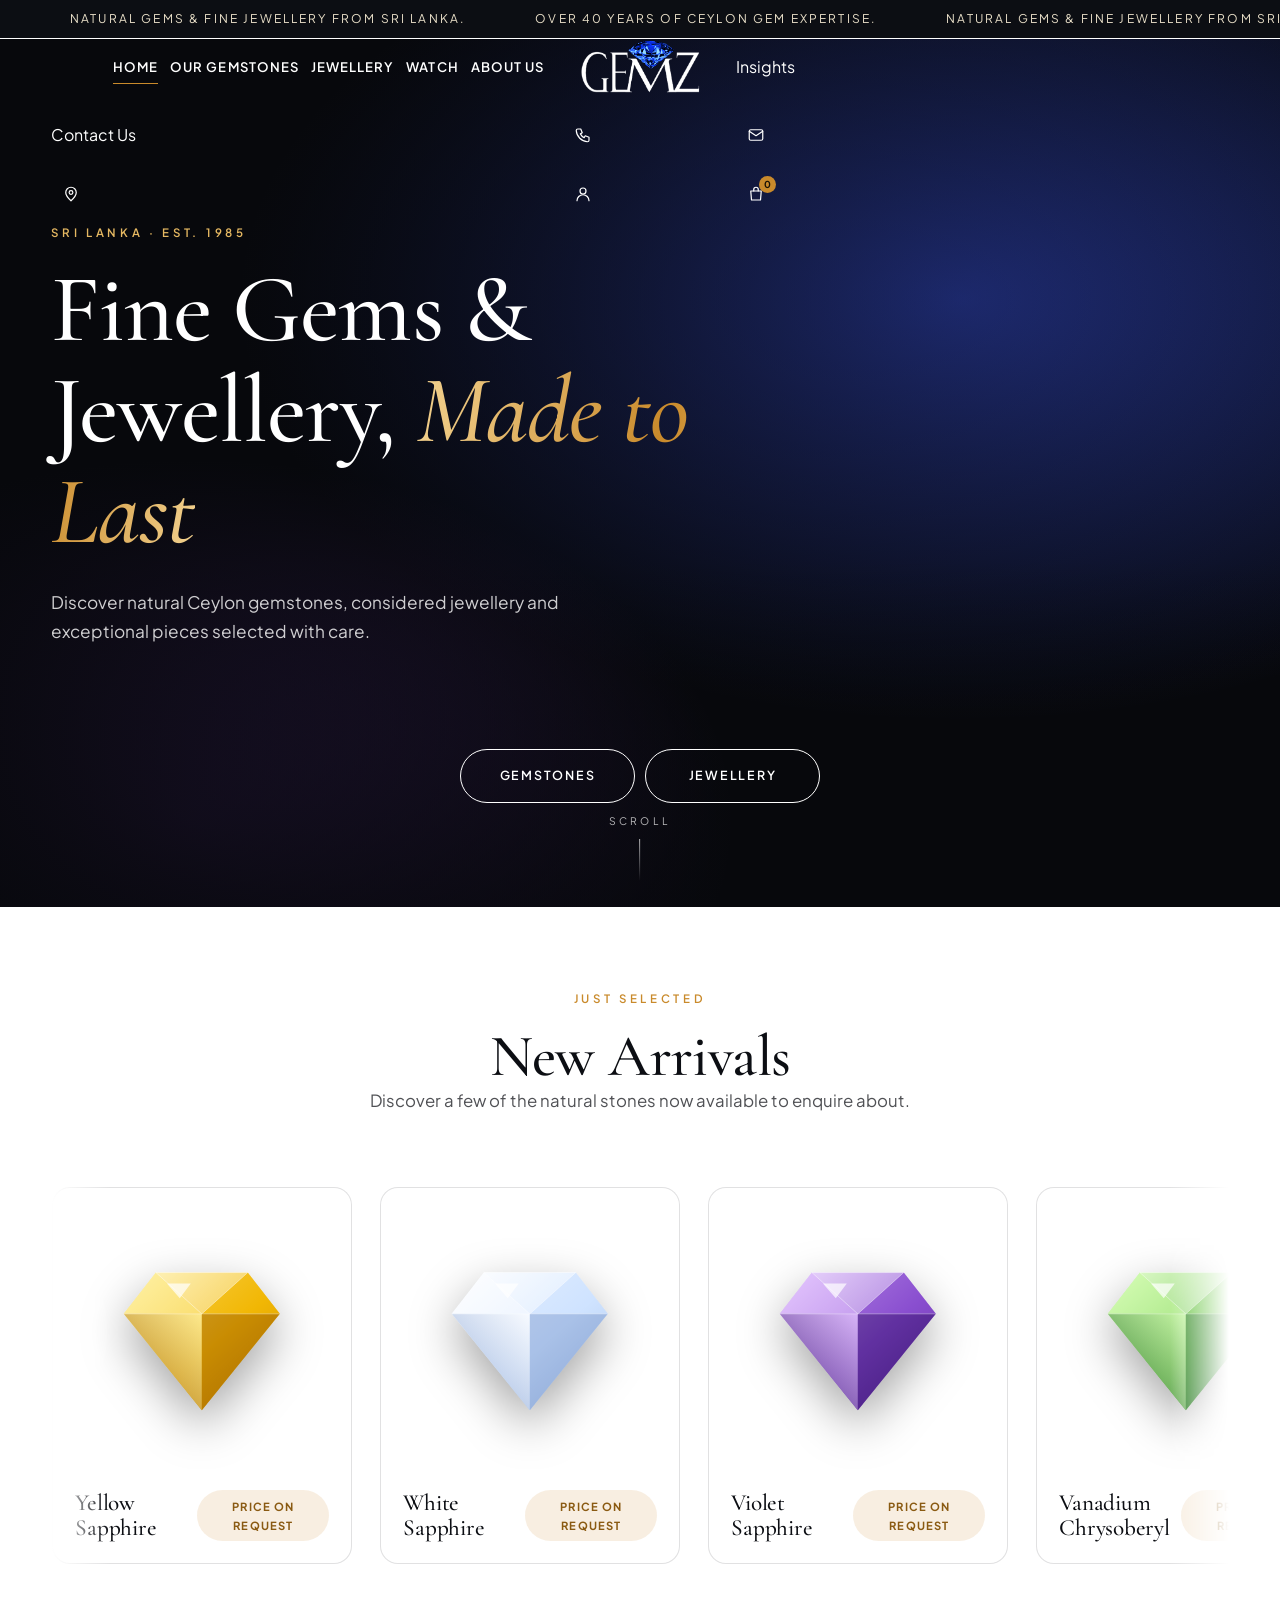
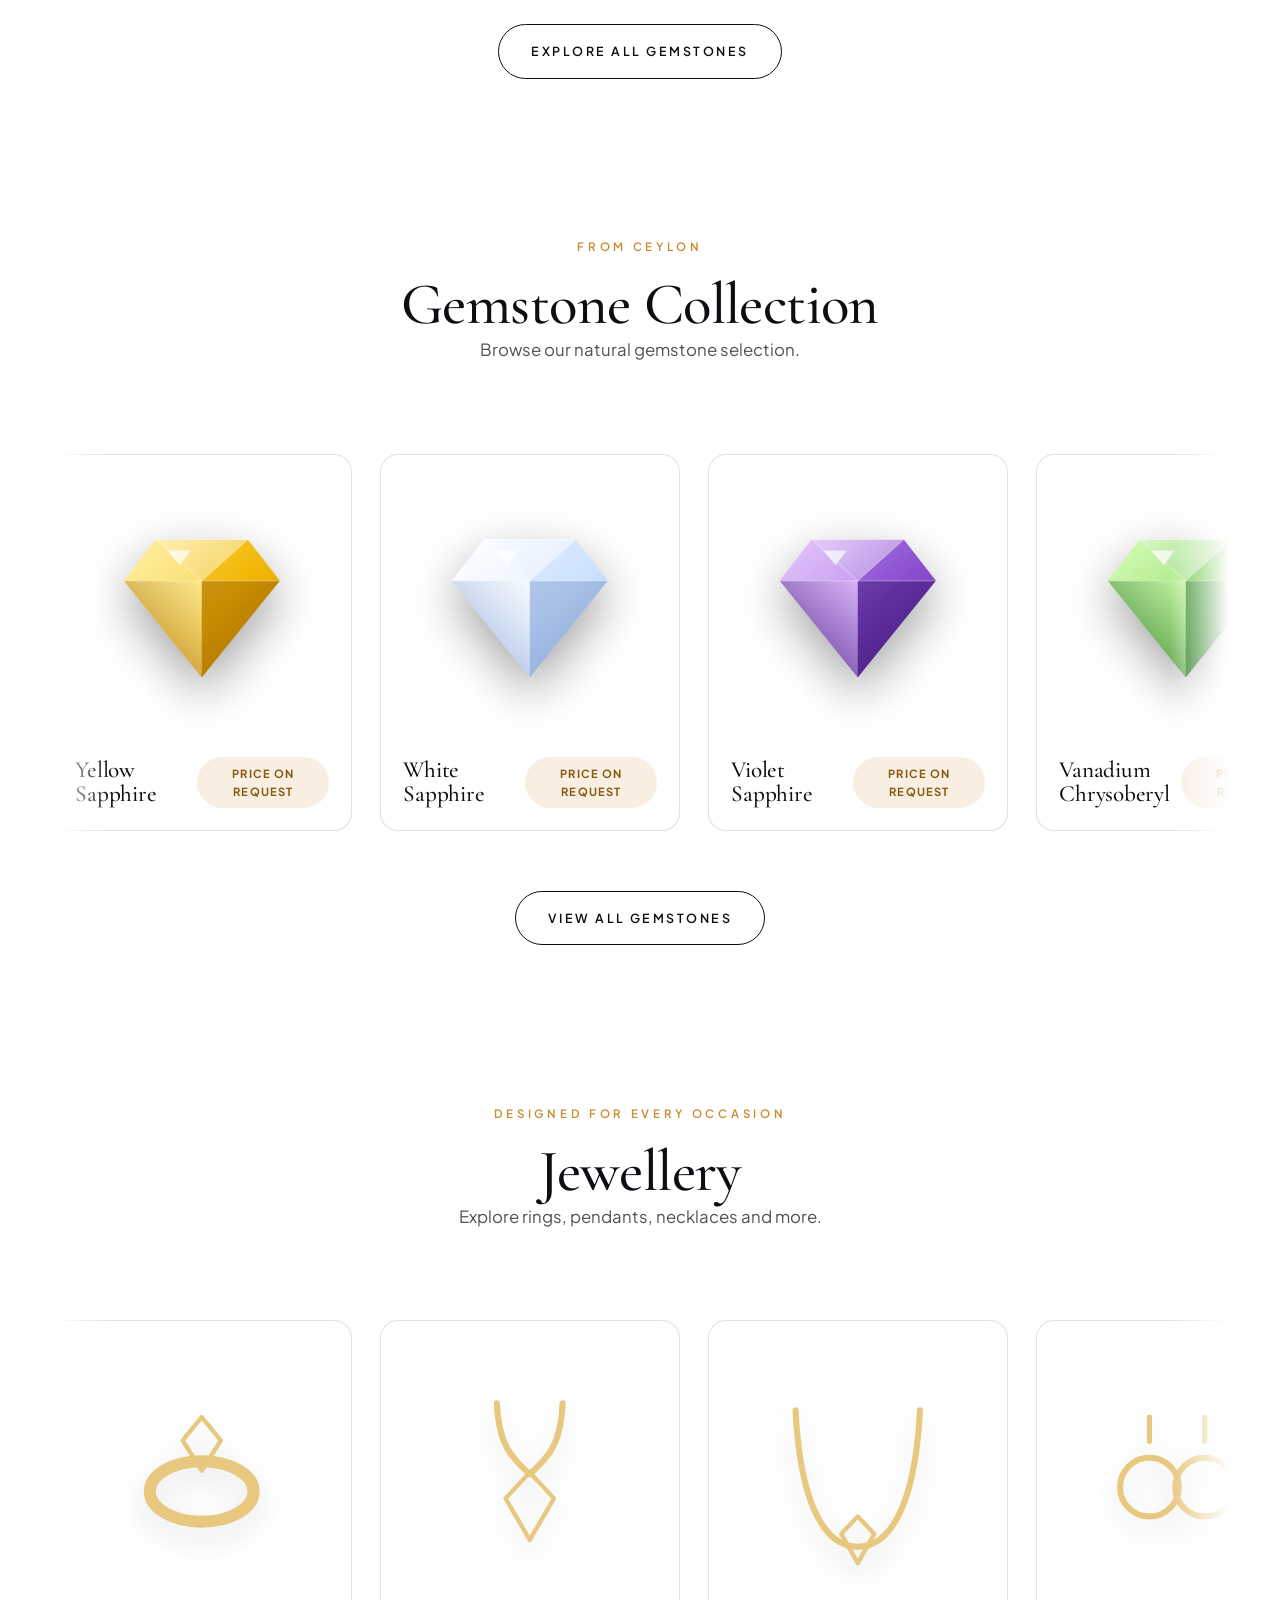
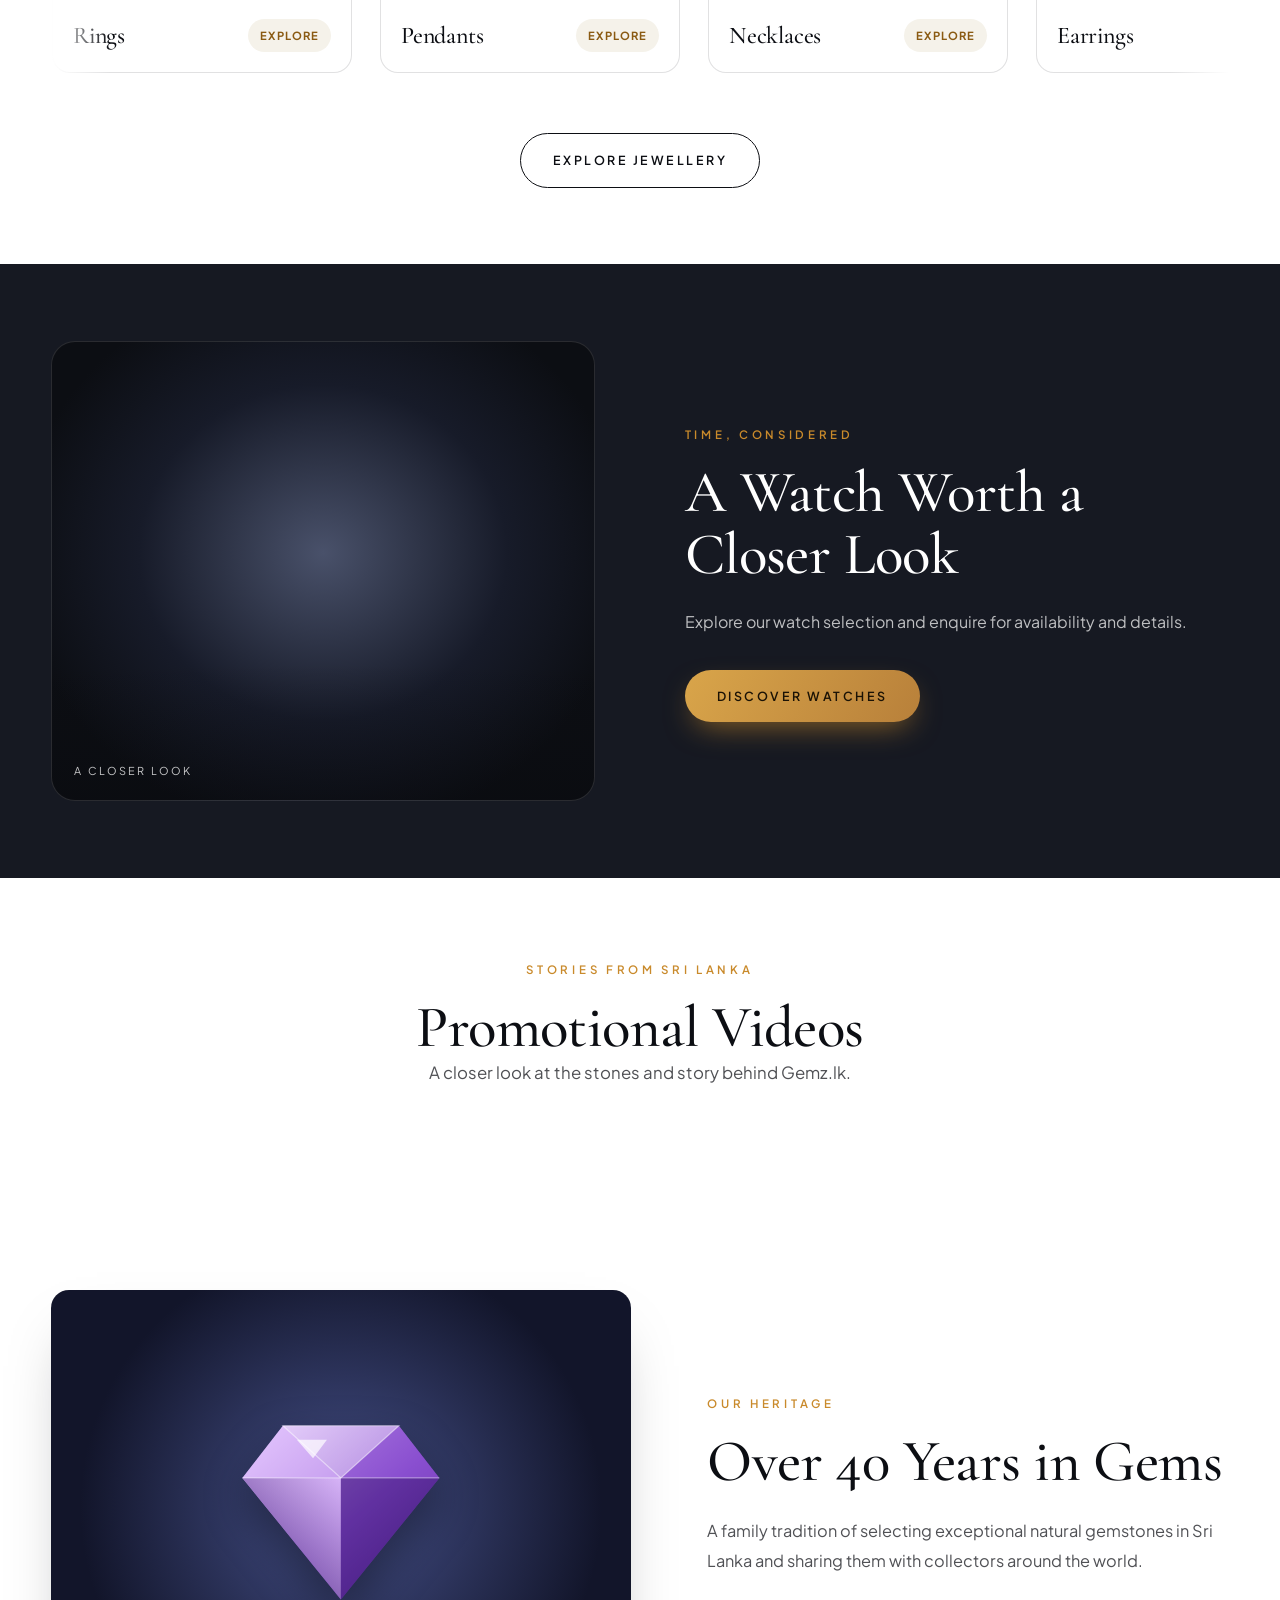
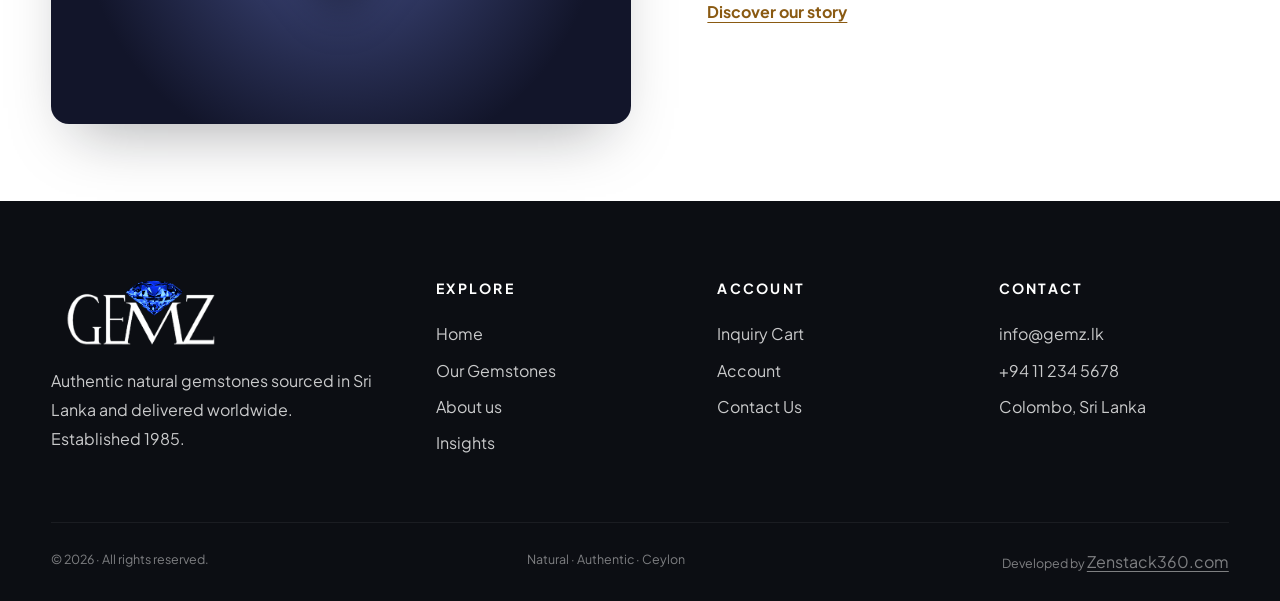
==== index.html @ 2f08233b "Describe your changes" ====
<!doctype html>
<html lang="en">
<head>
<meta charset="utf-8">
<meta name="viewport" content="width=device-width,initial-scale=1">
<title>Gemz.lk — Fine Gems &amp; Jewellery from Sri Lanka</title>
<meta name="description" content="Discover natural gemstones and fine jewellery from Sri Lanka, with over 40 years of expertise.">
<link rel="icon" type="image/svg+xml" href="assets/gemz-favicon.svg?v=brand-1">
<link rel="preload" as="image" href="assets/gemz-logo.png?v=brand-1">
<link rel="preconnect" href="https://fonts.googleapis.com"><link rel="preconnect" href="https://fonts.gstatic.com" crossorigin>
<link href="https://fonts.googleapis.com/css2?family=Cormorant+Garamond:ital,wght@0,400;0,500;0,600;1,500&family=Plus+Jakarta+Sans:wght@400;500;600;700&display=swap" rel="stylesheet" media="print" onload="this.media='all'"><noscript><link href="https://fonts.googleapis.com/css2?family=Cormorant+Garamond:ital,wght@0,400;0,500;0,600;1,500&family=Plus+Jakarta+Sans:wght@400;500;600;700&display=swap" rel="stylesheet"></noscript>
<link rel="stylesheet" href="css/style.css?v=style-2">
<script>document.documentElement.classList.add('js')</script>
</head>
<body>
<div id="site-header"></div>

<main>
<!-- HERO -->
<section class="hero" id="home-video" data-home-section-setting="home_hero_enabled">
  <div class="hero-bg"></div>
  <video loop muted playsinline preload="none" id="heroVideo" data-lazy-video data-video-setting="hero_video_url" data-autoplay="true" aria-hidden="true"><source data-src=""></video>
  <div class="wrap hero-grid">
    <div>
      <span class="eyebrow" data-setting="hero_eyebrow">Sri Lanka · Est. 1985</span>
      <h1 data-setting="hero_title">Fine Gems &amp; Jewellery, <em>Made to Last</em></h1>
      <p data-setting="hero_description">Discover natural Ceylon gemstones, considered jewellery and exceptional pieces selected with care.</p>
    </div>
    <nav class="hero-collection-links" aria-label="Browse collections">
      <a href="collection.html?section=gem" class="btn btn-ghost">Gemstones</a>
      <a href="collection.html?section=jewellery" class="btn btn-ghost">Jewellery</a>
    </nav>
  </div>
  <div class="scroll-cue">Scroll</div>
</section>

<!-- New arrivals -->
<section class="new-arrivals" id="new-arrivals" data-home-section-setting="home_arrivals_enabled">
  <div class="wrap center"><span class="eyebrow" data-reveal data-setting="home_arrivals_eyebrow">Just selected</span><h2 data-reveal data-setting="home_arrivals_title">New Arrivals</h2><p class="lead" data-reveal data-setting="home_arrivals_description">Discover a few of the natural stones now available to enquire about.</p></div>
  <div class="wrap track-wrap auto-scroll-viewport arrivals-carousel" id="arrivalsCarousel" role="region" aria-label="New arrivals" tabindex="0">
    <div class="track arrivals-track" id="arrivals"></div>
  </div>
  <div class="center" style="margin-top:30px"><a href="collection.html?section=gem" class="btn btn-ghost">Explore all gemstones</a></div>
</section>

<!-- Running gemstone cards -->
<section class="collection" id="gem-boxes" data-home-section-setting="home_gems_enabled">
  <div class="wrap center"><span class="eyebrow" data-reveal data-setting="home_gem_eyebrow">From Ceylon</span><h2 data-reveal data-setting="home_gem_title">Gemstone Collection</h2><p class="lead" data-reveal data-setting="home_gem_description">Browse our natural gemstone selection.</p></div>
  <div class="wrap track-wrap auto-scroll-viewport" id="gemScroller" role="region" aria-label="Gemstone collection" tabindex="0"><div class="track" id="gemTrack"></div></div>
  <div class="center" style="margin-top:30px"><a href="collection.html?section=gem" class="btn btn-ghost">View all gemstones</a></div>
</section>

<!-- Running jewellery cards -->
<section class="jewellery-showcase" id="jewellery-boxes" data-home-section-setting="home_jewellery_enabled">
  <div class="wrap center"><span class="eyebrow" data-reveal data-setting="home_jewellery_eyebrow">Designed for every occasion</span><h2 data-reveal data-setting="home_jewellery_title">Jewellery</h2><p class="lead" data-reveal data-setting="home_jewellery_description">Explore rings, pendants, necklaces and more.</p></div>
  <div class="wrap track-wrap auto-scroll-viewport" id="jewelleryScroller" role="region" aria-label="Jewellery collection" tabindex="0"><div class="track jewellery-track" id="jewelleryTrack"></div></div>
  <div class="center" style="margin-top:30px"><a href="collection.html?section=jewellery" class="btn btn-ghost">Explore jewellery</a></div>
</section>

<!-- Watch feature -->
<section class="watch-feature" id="watch-box" data-home-section-setting="home_watch_enabled">
  <div class="wrap watch-panel">
    <div class="watch-clip">
      <video loop muted playsinline preload="none" data-lazy-video data-autoplay="true" data-video-setting="home_watch_video_url" aria-label="Gemz.lk watch feature video">
        <source data-src="">
        Your browser does not support video playback.
      </video>
      <span class="clip-label">A closer look</span>
    </div>
    <div class="watch-copy"><span class="eyebrow" data-setting="home_watch_eyebrow">Time, considered</span><h2 data-setting="home_watch_title">A Watch Worth a Closer Look</h2><p data-setting="home_watch_description">Explore our watch selection and enquire for availability and details.</p><a href="collection.html?section=watch" class="btn btn-gold">Discover watches</a></div>
  </div>
</section>

<!-- Promotional videos -->
<section class="promo-videos" id="promotional-videos" data-home-section-setting="home_videos_enabled">
  <div class="wrap center"><span class="eyebrow" data-reveal data-setting="home_videos_eyebrow">Stories from Sri Lanka</span><h2 data-reveal data-setting="home_videos_title">Promotional Videos</h2><p class="lead" data-reveal data-setting="home_videos_description">A closer look at the stones and story behind Gemz.lk.</p></div>
  <div class="wrap promo-grid">
    <article class="promo-card" data-home-video-enabled="home_video_1_enabled" data-home-video-url-setting="home_promo_video_url" hidden><video loop muted playsinline preload="none" data-lazy-video data-autoplay="true" data-video-setting="home_promo_video_url" aria-label="Promotional video"><source data-src="">Your browser does not support video playback.</video><div><span class="eyebrow" data-setting="home_video_1_eyebrow">The collection</span><h3 data-setting="home_video_title">Natural Gems of Ceylon</h3></div></article>
    <article class="promo-card" data-home-video-enabled="home_video_2_enabled" data-home-video-url-setting="home_promo_video_2_url" hidden><video loop muted playsinline preload="none" data-lazy-video data-autoplay="true" data-video-setting="home_promo_video_2_url" aria-label="Promotional video 2"><source data-src="">Your browser does not support video playback.</video><div><span class="eyebrow" data-setting="home_video_2_eyebrow">From the workshop</span><h3 data-setting="home_video_2_title">Gemstone craftsmanship</h3></div></article>
    <article class="promo-card" data-home-video-enabled="home_video_3_enabled" data-home-video-url-setting="home_promo_video_3_url" hidden><video loop muted playsinline preload="none" data-lazy-video data-autoplay="true" data-video-setting="home_promo_video_3_url" aria-label="Promotional video 3"><source data-src="">Your browser does not support video playback.</video><div><span class="eyebrow" data-setting="home_video_3_eyebrow">Stories from Ceylon</span><h3 data-setting="home_video_3_title">A closer look at our gems</h3></div></article>
  </div>
</section>

<!-- Our heritage -->
<section class="heritage-feature" id="home-heritage" data-home-section-setting="home_heritage_enabled">
  <div class="wrap heritage-layout">
    <div class="heritage-visual promo-visual"><div class="gem-in" id="promoGem"></div><img class="promo-heritage-image" data-setting-src="home_heritage_image_url" data-setting-alt="home_heritage_image_alt" alt="Our gemstone heritage" loading="lazy" decoding="async" hidden></div>
    <div class="heritage-copy"><span class="eyebrow" data-setting="home_heritage_eyebrow">Our heritage</span><h2 data-setting="home_promo_title">Over 40 Years in Gems</h2><p data-setting="home_heritage_description">A family tradition of selecting exceptional natural gemstones in Sri Lanka and sharing them with collectors around the world.</p><a href="about.html" class="text-link" data-setting="home_heritage_link_label" data-setting-href="home_heritage_link_url">Discover our story</a></div>
  </div>
</section>
</main>

<div id="site-footer"></div>
<script src="js/supabase-config.js?v=config-1"></script>
<script src="js/app.js?v=app-2"></script>
<script>
function renderHome(){
  document.getElementById('promoGem').innerHTML=gemSVG(GEMS[2]||GEMS[0],'promo');
  const featuredGems=GEMS.filter(gem=>gem.featured);
  const arrivals=(featuredGems.length?featuredGems:GEMS).slice(0,4);
  setupHomeScroller('arrivalsCarousel','arrivals',arrivals,(gem,index,copy)=>cardHTML(gem,`arrival-${copy}-${index}`),'<p class="empty-content">New gemstones will be added soon. <a class="text-link" href="contact.html">Ask us about availability</a></p>');
  setupHomeScroller('gemScroller','gemTrack',GEMS,(gem,index,copy)=>cardHTML(gem,`home-gem-${copy}-${index}`),'<p class="empty-content">No gemstones are listed right now. <a class="text-link" href="contact.html">Ask us about availability</a></p>');
  setupHomeScroller('jewelleryScroller','jewelleryTrack',JEWELLERY_CATEGORIES,category=>jewelleryCardHTML(category),'<p class="empty-content">Jewellery categories will be added soon.</p>');
  initTilt(document);
}
boot('home');
renderHome();
onPageRefresh(renderHome);
</script>
</body>
</html>
---- css/style.css ----
/* ===== GEMZ.LK — Design tokens ===== */
html.js:not(.gemz-content-ready){background:#0c0e13}
html.js:not(.gemz-content-ready)::before{content:'Loading Gemz.lk…';position:fixed;z-index:99999;inset:0;display:grid;place-items:center;background:#0c0e13;color:#fff;font:600 .9rem var(--sans);letter-spacing:.08em}
html.js:not(.gemz-content-ready) body{visibility:hidden}
:root{
  --ink:#0c0e13; --ink-2:#161922; --paper:#fff; --paper-2:#fff; --line:rgba(12,14,19,.12);
  --sapphire:#1c3d92; --amber:#c98a2b; --gold:#b8934a; --violet:#6b3fa0; --white:#fff;
  --serif:'Cormorant Garamond',Georgia,serif; --sans:'Plus Jakarta Sans',system-ui,sans-serif;
  --r:18px; --shadow:0 30px 60px -25px rgba(12,14,19,.35);
  --section-space:clamp(48px,6vw,88px);
  --wrap:min(1240px,92vw); --ease:cubic-bezier(.22,.8,.2,1);
}
*{box-sizing:border-box;margin:0;padding:0}
html{scroll-behavior:smooth}
body{font-family:var(--sans);background:var(--paper);color:var(--ink);line-height:1.65;-webkit-font-smoothing:antialiased;overflow-x:hidden}
img,svg,video{display:block;max-width:100%}
a{color:inherit;text-decoration:none}
button{font:inherit;cursor:pointer;border:0;background:none;color:inherit}
.wrap{width:var(--wrap);margin-inline:auto}
section{padding:var(--section-space) 0}
h1,h2,h3{font-family:var(--serif);font-weight:500;line-height:1.05;letter-spacing:-.01em}
h1{font-size:clamp(2.8rem,7.5vw,6.2rem)} h2{font-size:clamp(2.1rem,4.6vw,3.8rem)} h3{font-size:1.6rem}
.eyebrow{font-size:.72rem;letter-spacing:.32em;text-transform:uppercase;font-weight:600;color:var(--amber);display:inline-block;margin-bottom:18px}
.lead{font-size:1.05rem;color:rgba(12,14,19,.72);max-width:56ch}
.center{text-align:center}.center .lead{margin-inline:auto}

/* ===== Buttons ===== */
.btn{display:inline-flex;align-items:center;gap:12px;padding:16px 32px;border-radius:999px;font-size:.78rem;letter-spacing:.2em;text-transform:uppercase;font-weight:600;transition:.4s var(--ease);position:relative;overflow:hidden}
.btn-gold{background:linear-gradient(120deg,#d9a54a,#b8803a);color:#1a1205;box-shadow:0 12px 30px -10px rgba(201,138,43,.7)}
.btn-gold:hover{transform:translateY(-3px);box-shadow:0 20px 40px -12px rgba(201,138,43,.8)}
.btn-ghost{border:1px solid currentColor}
.btn-ghost:hover{background:var(--ink);color:var(--paper);border-color:var(--ink)}
.btn-dark{background:var(--ink);color:var(--paper)}
.btn-dark:hover{background:var(--sapphire);transform:translateY(-3px)}
.btn svg{width:16px;height:16px}

/* ===== Marquee bar ===== */
.announce{background:var(--ink);color:#e9dfc8;overflow:hidden;white-space:nowrap;font-size:.75rem;letter-spacing:.18em;text-transform:uppercase;padding:9px 0}
.sr-only{position:absolute;width:1px;height:1px;padding:0;margin:-1px;overflow:hidden;clip:rect(0,0,0,0);white-space:nowrap;border:0}
.announce-track{display:inline-flex;gap:70px;animation:slide 40s linear infinite;padding-left:70px}
@keyframes slide{to{transform:translateX(-50%)}}

/* ===== Header ===== */
.header{position:sticky;top:0;z-index:100;background:rgba(255,255,255,.82);backdrop-filter:blur(18px);border-bottom:1px solid var(--line);transition:.4s var(--ease)}
.header.dark{background:transparent;color:#fff;border-color:transparent;backdrop-filter:none;-webkit-backdrop-filter:none}
.header-in{width:var(--wrap);margin-inline:auto;display:grid;grid-template-columns:minmax(0,1fr) auto minmax(0,1fr);align-items:center;gap:clamp(12px,1.5vw,20px);height:78px}
.nav,.utils{display:flex;align-items:center;min-width:0;gap:clamp(12px,1.4vw,20px)}
.nav{grid-column:1;grid-row:1;justify-content:flex-end}
.header-in>.logo.logo-only{grid-column:2;grid-row:1;justify-self:center;justify-content:center}
.utils{grid-column:3;grid-row:1;justify-content:flex-end}
.nav .only-md{display:none}
.nav a{white-space:nowrap}
.utils{justify-content:flex-end;gap:clamp(10px,1vw,14px)}
.nav a,.utils .txt{font-size:.875rem;letter-spacing:.08em;text-transform:uppercase;font-weight:600;position:relative;padding:6px 0}
.nav-drop{position:relative}
.nav-drop summary{list-style:none;cursor:pointer;font-size:.875rem;letter-spacing:.08em;text-transform:uppercase;font-weight:600;position:relative;padding:6px 0;white-space:nowrap}
.nav-drop summary::-webkit-details-marker{display:none}
.nav-drop summary::after{content:"";position:absolute;left:0;bottom:0;height:1px;width:100%;background:var(--amber);transform:scaleX(0);transform-origin:right;transition:transform .45s var(--ease)}
.nav-drop:hover summary::after,.nav-drop[open] summary::after,.nav-drop summary:focus-visible::after{transform:scaleX(1);transform-origin:left}
.nav-dropdown{position:absolute;z-index:110;left:0;top:calc(100% + 18px);width:min(320px,calc(100vw - 32px));max-height:min(70vh,480px);overflow-y:auto;padding:14px 20px;background:var(--white);color:var(--ink);border:1px solid var(--line);border-radius:14px;box-shadow:var(--shadow);display:grid;gap:4px}
.nav-dropdown a{font-size:.78rem;letter-spacing:.08em;padding:8px 0;white-space:normal;overflow-wrap:anywhere;line-height:1.4}
.nav a::after,.utils .txt::after{content:"";position:absolute;left:0;bottom:0;height:1px;width:100%;background:var(--amber);transform:scaleX(0);transform-origin:right;transition:transform .45s var(--ease)}
.nav a:hover::after,.nav a.active::after,.utils .txt:hover::after{transform:scaleX(1);transform-origin:left}
.logo{display:flex;align-items:center;gap:10px;font-family:var(--serif);font-size:1.9rem;letter-spacing:.28em;font-weight:600}
.logo svg{width:30px;height:30px}
.logo .logo-image{display:block;width:100%;height:100%;max-width:100%;object-fit:contain}
.logo small{display:block;font-family:var(--sans);font-size:.5rem;letter-spacing:.4em;margin-top:-2px;opacity:.6;font-weight:600}
.logo.logo-only{gap:0;font-size:0;letter-spacing:0}
.header-in>.logo.logo-only{width:clamp(132px,12vw,164px);height:58px;padding:0;border-radius:0;background:transparent;box-shadow:none;flex:none}
.footer .logo.logo-only{width:clamp(152px,14vw,178px);height:72px;padding:0;max-width:100%;border-radius:0;background:transparent;flex:none}
.footer .footer-logo:hover{transform:none;filter:brightness(.97)}
.ico{width:40px;height:40px;border-radius:50%;display:grid;place-items:center;position:relative;transition:.35s var(--ease)}
.ico:hover{background:rgba(201,138,43,.18);transform:translateY(-2px)}
.ico svg{width:18px;height:18px;stroke:currentColor;fill:none;stroke-width:1.6;stroke-linecap:round;stroke-linejoin:round}
.cart-count{position:absolute;top:2px;right:0;background:var(--amber);color:#1a1205;font-size:.6rem;font-weight:700;min-width:17px;height:17px;border-radius:9px;display:grid;place-items:center}
.burger{display:none;width:40px;height:40px;position:relative}
.burger i{position:absolute;left:9px;right:9px;height:1.5px;background:currentColor;transition:.4s var(--ease)}
.burger i:nth-child(1){top:14px}.burger i:nth-child(2){top:20px}.burger i:nth-child(3){top:26px}
.burger.open i:nth-child(1){top:20px;transform:rotate(45deg)}.burger.open i:nth-child(2){opacity:0}.burger.open i:nth-child(3){top:20px;transform:rotate(-45deg)}
.mobile-nav{position:fixed;inset:0;min-height:100vh;min-height:100dvh;background:var(--ink);color:#fff;z-index:90;display:flex;flex-direction:column;justify-content:flex-start;align-items:center;gap:14px;padding:96px 20px 36px;overflow-y:auto;overscroll-behavior:contain;opacity:0;visibility:hidden;transform:translateY(-8px);transition:opacity .22s ease,transform .22s ease,visibility 0s linear .22s;pointer-events:none}
.mobile-nav.open{opacity:1;visibility:visible;transform:translateY(0);transition-delay:0s;pointer-events:auto}
.mobile-nav a{font-family:var(--serif);font-size:2.4rem}
.mobile-nav a:hover{color:var(--amber)}
.mobile-jewellery{width:min(440px,90vw);text-align:center}
.mobile-nav .mobile-jewellery-title{font-size:2.2rem}
.mobile-jewellery-subnav{display:grid;grid-template-columns:repeat(2,minmax(0,1fr));gap:3px 16px;margin:5px 0 8px}
.mobile-nav .mobile-jewellery-subnav a{font-family:var(--sans);font-size:.9rem;letter-spacing:.1em;text-transform:uppercase;padding:5px}

/* ===== Hero ===== */
.hero{position:relative;min-height:calc(100vh - 32px);min-height:calc(100svh - 32px);margin-top:-78px;display:grid;align-items:center;color:#fff;overflow:hidden;padding:158px 0 202px;isolation:isolate;background:#07080c}
.hero-bg{position:absolute;inset:0;z-index:-3;background:radial-gradient(1200px 700px at 75% 30%,#27399c 0%,transparent 60%),radial-gradient(900px 600px at 15% 90%,#5a2f8f 0%,transparent 60%),#07080c}
.hero video{position:absolute;inset:0;width:100%;height:100%;object-fit:cover;z-index:-2;opacity:.75}
.hero .hero-bg{transition:opacity .35s ease}.hero.hero-has-video .hero-bg{opacity:0}
video[data-lazy-video]:not(.media-ready){opacity:0;transition:opacity .3s ease}.hero video.media-ready{opacity:.75}.hero.hero-has-video video.media-ready,.watch-clip video.media-ready,.promo-card video.media-ready{opacity:1}
.hero::after{content:"";position:absolute;inset:0;z-index:-1;background:linear-gradient(90deg,rgba(7,8,12,.88) 0%,rgba(7,8,12,.45) 55%,rgba(7,8,12,.2) 100%),linear-gradient(0deg,rgba(7,8,12,.7),transparent 40%);opacity:var(--hero-overlay-opacity,1)}
.hero-grid{display:block}
.hero-grid>div{max-width:780px}
.hero-collection-links{position:absolute;z-index:2;left:50%;bottom:104px;transform:translateX(-50%);width:min(360px,calc(100% - 32px));display:flex;justify-content:center;align-items:center;gap:10px;flex-wrap:nowrap}
.hero-collection-links .btn{flex:1 1 0;min-width:0;min-height:54px;padding:14px clamp(18px,2vw,28px);justify-content:center;line-height:1.2;letter-spacing:.14em;white-space:nowrap}
.hero h1 em{font-style:italic;background:linear-gradient(100deg,#f3d391,#c98a2b 60%,#f3d391);-webkit-background-clip:text;background-clip:text;color:transparent}
.hero p{margin:26px 0 38px;max-width:46ch;color:rgba(255,255,255,.8);font-size:1.08rem}
.hero .eyebrow{color:#e5b862}
.scroll-cue{position:absolute;z-index:2;bottom:26px;left:50%;transform:translateX(-50%);font-size:.65rem;letter-spacing:.3em;text-transform:uppercase;opacity:.7;display:flex;flex-direction:column;align-items:center;gap:10px}
.scroll-cue::after{content:"";width:1px;height:42px;background:linear-gradient(#fff,transparent);animation:cue 2s infinite}
@keyframes cue{0%{transform:scaleY(0);transform-origin:top}50%{transform:scaleY(1);transform-origin:top}51%{transform-origin:bottom}100%{transform:scaleY(0);transform-origin:bottom}}

/* ===== Trust strip ===== */
.trust{padding:0;margin-top:-1px;background:var(--ink);color:#fff}
.trust-grid{display:grid;grid-template-columns:repeat(4,1fr)}
.pillar{padding:50px 30px;text-align:center;border-right:1px solid rgba(255,255,255,.08);transition:.5s var(--ease);position:relative}
.pillar:last-child{border:0}
.pillar:hover{background:rgba(201,138,43,.08)}
.pillar svg{width:54px;height:54px;margin:0 auto 16px;stroke:var(--amber);fill:none;stroke-width:1.2}
.pillar b{display:block;font-family:var(--serif);font-size:2.6rem;font-weight:500;line-height:1}
.pillar span{font-size:.72rem;letter-spacing:.24em;text-transform:uppercase;opacity:.65}

/* ===== Split story ===== */
.split{display:grid;grid-template-columns:1fr 1fr;gap:clamp(30px,6vw,100px);align-items:center}
.split-visual{position:relative;aspect-ratio:4/5;border-radius:var(--r);overflow:hidden;background:linear-gradient(145deg,#12173a,#3b1e66);box-shadow:var(--shadow);transform-style:preserve-3d}
.split-visual .gem-in{position:absolute;inset:14%;display:grid;place-items:center}
.split-visual .about-image{position:absolute;inset:0;width:100%;height:100%;object-fit:cover}
.split-visual .about-image[hidden],.split-visual #g1[hidden]{display:none!important}
.split-visual .badge{position:absolute;left:22px;bottom:22px;background:rgba(255,255,255,.12);backdrop-filter:blur(14px);color:#fff;padding:14px 20px;border-radius:14px;font-size:.75rem;letter-spacing:.15em;text-transform:uppercase;border:1px solid rgba(255,255,255,.2)}
.split h2{margin-bottom:26px}.split p{margin-bottom:18px;color:rgba(12,14,19,.72)}
.signature{display:flex;gap:40px;margin-top:34px;padding-top:30px;border-top:1px solid var(--line)}
.signature b{font-family:var(--serif);font-size:2.2rem;display:block;font-weight:500}
.signature span{font-size:.7rem;letter-spacing:.22em;text-transform:uppercase;opacity:.6}

/* ===== Collection ===== */
.collection{background:var(--paper-2);overflow:hidden}
.track-wrap{margin-top:60px;overflow-x:auto;overflow-y:hidden;overscroll-behavior-x:contain;scrollbar-width:none;-webkit-overflow-scrolling:touch;touch-action:pan-x pan-y;mask-image:linear-gradient(90deg,transparent,#000 5%,#000 95%,transparent);cursor:grab}
.track-wrap::-webkit-scrollbar{display:none}
.track-wrap.is-dragging{cursor:grabbing;user-select:none}
.track{display:flex;align-items:stretch;gap:28px;width:max-content;padding:30px 1px}
.track .card,.track .jewellery-card{width:clamp(230px,25vw,300px);flex:0 0 auto}
.new-arrivals{background:var(--paper)}
.arrivals-carousel{margin:42px auto 0}
.jewellery-showcase{background:#fff;overflow:hidden}
.jewellery-card{display:block;background:var(--white);color:var(--ink);border-radius:var(--r);padding:16px;border:1px solid var(--line);transition:transform .45s var(--ease),box-shadow .45s var(--ease)}
.jewellery-card:hover{transform:translateY(-6px);box-shadow:var(--shadow)}
.jewellery-art{aspect-ratio:1;border-radius:12px;display:grid;place-items:center;overflow:hidden;background:#fff}
.jewellery-art svg{width:78%;filter:drop-shadow(0 12px 14px rgba(12,14,19,.12));transition:transform .7s var(--ease)}
.jewellery-art img{width:100%;height:100%;object-fit:cover}
.jewellery-card:hover .jewellery-art svg{transform:scale(1.08) rotate(-4deg)}
.jewellery-card-body{display:flex;align-items:center;justify-content:space-between;gap:12px;padding:16px 4px 4px}
.jewellery-card-body h3{font-size:1.5rem}
.jewellery-card .tag{background:#f5f2ea;color:#8a5a12}
.watch-feature{background:var(--ink-2);color:#fff}
.watch-panel{display:grid;grid-template-columns:1fr 1fr;gap:clamp(32px,7vw,100px);align-items:center}
.watch-clip{position:relative;min-height:460px;border-radius:24px;overflow:hidden;display:grid;place-items:center;background:radial-gradient(ellipse at 50% 46%,#49516a,#171b29 48%,#0c0e13 80%);border:1px solid rgba(255,255,255,.12)}
.watch-clip.media-configured{background:#07080c}
.watch-clip::after{content:"";position:absolute;inset:0;background:linear-gradient(0deg,rgba(7,8,12,.3),transparent 30%);pointer-events:none}
.watch-clip video{position:absolute;inset:0;width:100%;height:100%;object-fit:cover}
.clip-label{position:absolute;z-index:1;bottom:20px;left:22px;font-size:.68rem;letter-spacing:.2em;text-transform:uppercase;color:rgba(255,255,255,.76);pointer-events:none}
.watch-copy p{margin:24px 0 34px;color:rgba(255,255,255,.72);max-width:42ch}
.promo-videos{background:var(--paper)}
.promo-grid{display:grid;grid-template-columns:repeat(12,minmax(0,1fr));gap:26px;margin-top:50px}
.promo-card{overflow:hidden;border-radius:var(--r);background:var(--white);border:1px solid var(--line);box-shadow:0 18px 48px -34px rgba(12,14,19,.6)}
.promo-card.media-pending{visibility:hidden}
.promo-card--compact{grid-column:span 4}.promo-card--standard{grid-column:span 6}.promo-card--wide{grid-column:span 12}
.promo-card video,.promo-visual{width:100%;aspect-ratio:16/9;object-fit:cover;background:var(--ink)}
.promo-card>div:last-child:not(.promo-visual){padding:24px 28px 28px}
.promo-card h3{font-size:1.8rem}
.promo-visual{position:relative;display:grid;place-items:center;overflow:hidden;background:radial-gradient(circle at 50% 50%,#46518b,#12152a 72%)}
.promo-visual .gem-in{width:40%;filter:drop-shadow(0 18px 22px rgba(0,0,0,.4))}
.promo-visual svg{width:100%}
.promo-visual .promo-heritage-image{position:absolute;inset:0;width:100%;height:100%;object-fit:cover}
.promo-visual .promo-heritage-image[hidden]{display:none}
.promo-card .eyebrow{margin-bottom:6px}
.heritage-feature{background:#fff}
.heritage-layout{display:grid;grid-template-columns:minmax(0,1fr) minmax(0,.9fr);gap:clamp(30px,6vw,100px);align-items:center}
.heritage-visual{position:relative;aspect-ratio:4/3;border-radius:var(--r);overflow:hidden;box-shadow:var(--shadow)}
.heritage-visual .promo-heritage-image{border-radius:inherit}
.heritage-copy h2{margin-bottom:24px}.heritage-copy p{max-width:58ch;margin-bottom:8px;color:rgba(12,14,19,.72);font-size:1.02rem;line-height:1.8}
.text-link{display:inline-block;margin-top:16px;color:#8a5a12;font-weight:700;text-decoration:underline;text-underline-offset:4px}
.grid{display:grid;grid-template-columns:repeat(auto-fill,minmax(min(100%,270px),1fr));gap:28px;margin-top:50px}
.card{display:block;background:var(--white);border-radius:var(--r);padding:14px;border:1px solid var(--line);transition:transform .22s ease,box-shadow .35s var(--ease),border-color .35s;transform-style:preserve-3d}
.card:hover{box-shadow:var(--shadow);border-color:rgba(201,138,43,.5)}
.frame{aspect-ratio:1;border-radius:12px;display:grid;place-items:center;position:relative;overflow:hidden;transform:translateZ(30px);background:#fff}
.frame img{width:100%;height:100%;object-fit:cover}
.watch-glyph{font-size:clamp(3rem,10vw,6rem);line-height:1;filter:drop-shadow(0 15px 18px rgba(0,0,0,.35))}
.frame svg{width:68%;transition:transform .8s var(--ease);filter:drop-shadow(0 18px 24px rgba(0,0,0,.35))}
.card:hover .frame svg{transform:scale(1.12) rotate(-6deg)}
.frame::after{content:"";position:absolute;inset:0;background:linear-gradient(115deg,transparent 35%,rgba(255,255,255,.35) 50%,transparent 65%);transform:translateX(-120%);transition:transform 1s var(--ease)}
.card:hover .frame::after{transform:translateX(120%)}
.card-body{padding:18px 8px 8px;display:flex;justify-content:space-between;align-items:center;gap:10px;transform:translateZ(18px)}
.card-body h3{min-width:0;flex:1 1 130px;overflow-wrap:anywhere}
.card h3{font-size:1.45rem}
.tag{font-size:.7rem;letter-spacing:.1em;text-transform:uppercase;padding:7px 12px;border-radius:999px;background:rgba(201,138,43,.14);color:#8a5a12;font-weight:700;white-space:normal;text-align:center}
.chips{display:flex;gap:10px;flex-wrap:wrap;margin-top:34px}
.chip{padding:10px 20px;border-radius:999px;border:1px solid var(--line);font-size:.75rem;letter-spacing:.14em;text-transform:uppercase;font-weight:600;transition:.3s}
.chip:hover,.chip.on{background:var(--ink);color:#fff;border-color:var(--ink)}
.collection-tabs{display:flex;gap:12px;flex-wrap:wrap;border-bottom:1px solid var(--line);padding-bottom:18px}
.collection-tab{padding:13px 22px;border:1px solid var(--line);border-radius:999px;font-size:.75rem;letter-spacing:.16em;font-weight:700;transition:.3s}
.collection-tab:hover,.collection-tab.on{background:var(--ink);color:#fff;border-color:var(--ink)}
.category-label{margin-top:28px;font-size:.68rem;letter-spacing:.2em;text-transform:uppercase;font-weight:700;opacity:.62}
.category-label-sub{margin-top:24px}
.category-group .chips{margin-top:12px}
.category-note{margin-top:10px;color:rgba(12,14,19,.7)}
.empty-category{margin-top:30px;padding:28px;border:1px dashed var(--line);border-radius:var(--r);color:rgba(12,14,19,.7)}
.category-group[hidden],.empty-category[hidden],.grid[hidden]{display:none!important}

/* ===== CTA band ===== */
.cta{background:var(--ink);color:#fff;text-align:center;position:relative;overflow:hidden;isolation:isolate}
.cta::before{content:"";position:absolute;width:700px;height:700px;left:50%;top:50%;translate:-50% -50%;background:radial-gradient(circle,rgba(201,138,43,.28),transparent 65%);z-index:-1}
.cta p{margin:22px auto 36px;max-width:50ch;opacity:.75}

/* ===== Page header ===== */
.page-hero{background:radial-gradient(800px 400px at 80% 0,#2a3a9a55,transparent),var(--ink);color:#fff;padding:clamp(64px,8vw,112px) 0 var(--section-space)}
.page-hero p{margin-top:20px;color:rgba(255,255,255,.7);max-width:55ch}

/* ===== Gemstone detail ===== */
.detail{display:grid;grid-template-columns:1.05fr .95fr;gap:clamp(30px,6vw,90px);align-items:start}
.detail[hidden]{display:none!important}
.viewer{position:sticky;top:110px;aspect-ratio:1;border-radius:24px;display:grid;place-items:center;cursor:grab;perspective:900px;overflow:hidden;touch-action:pan-y;box-shadow:var(--shadow)}
.viewer:active{cursor:grabbing}
.viewer .gem3d{width:62%;transform-style:preserve-3d;filter:drop-shadow(0 40px 40px rgba(0,0,0,.45));will-change:transform}
.viewer .gem3d img{width:100%;height:100%;object-fit:contain}
.viewer small{position:absolute;bottom:18px;left:0;right:0;text-align:center;color:rgba(255,255,255,.7);font-size:.68rem;letter-spacing:.26em;text-transform:uppercase}
.viewer.has-product-image{display:block;width:100%;box-sizing:border-box;aspect-ratio:auto;padding:clamp(6px,1.4vw,16px);border:1px solid rgba(12,14,19,.16);border-radius:clamp(12px,1.5vw,20px);background:transparent!important;box-shadow:none;cursor:default;overflow:visible}
.viewer.has-product-image .gem3d{width:100%;height:auto;filter:none;transform:none!important}
.viewer.has-product-image .gem3d img{display:block;width:100%;height:auto;max-height:min(78vh,900px);object-fit:contain}
.specs{width:100%;border-collapse:collapse;margin:30px 0}
.specs td{padding:15px 0;border-bottom:1px solid var(--line);font-size:.95rem}
.specs td:first-child{text-transform:uppercase;letter-spacing:.1em;font-size:.875rem;font-weight:700;opacity:.65;width:42%}
.detail-spec{margin-top:32px}
.detail-spec h2{font-family:var(--sans);font-size:.76rem;font-weight:700;letter-spacing:.2em;text-transform:uppercase}
.detail-spec .specs{margin:12px 0 0}
.jewellery-spec{padding-top:26px;border-top:1px solid var(--line)}
.jewellery-spec h3{font-family:var(--sans);font-size:.9rem;font-weight:600;letter-spacing:.02em;margin-top:18px}
.product-back{font-size:.75rem;letter-spacing:.18em;text-transform:uppercase;margin-bottom:30px;opacity:.7}
.product-title{font-size:clamp(2.4rem,5vw,4.2rem)}
.jewellery-product-visual{position:sticky;top:110px;aspect-ratio:1;border-radius:24px;display:grid;place-items:center;overflow:hidden;background:radial-gradient(circle at 50% 45%,#39405a,#151925 72%);box-shadow:var(--shadow)}
.jewellery-product-visual svg{width:70%;filter:drop-shadow(0 25px 25px rgba(0,0,0,.4))}
.jewellery-product-visual img{width:100%;height:100%;object-fit:cover}
.jewellery-product-visual.has-product-image{display:block;width:100%;box-sizing:border-box;aspect-ratio:auto;padding:clamp(6px,1.4vw,16px);border:1px solid rgba(12,14,19,.16);border-radius:clamp(12px,1.5vw,20px);background:transparent;box-shadow:none;overflow:visible}
.jewellery-product-visual.has-product-image img{display:block;width:100%;height:auto;max-height:min(78vh,900px);object-fit:contain}
.jewellery-product .specs td:first-child{width:48%}
.detail-actions{display:flex;gap:14px;flex-wrap:wrap;margin-top:10px}

/* ===== About / Insights / Contact ===== */
.values{display:grid;grid-template-columns:repeat(3,1fr);gap:28px;margin-top:60px}
.value{padding:38px;border-radius:var(--r);background:var(--white);border:1px solid var(--line);transition:.5s var(--ease);transform-style:preserve-3d}
.value:hover{transform:translateY(-8px);box-shadow:var(--shadow)}
.value i{font-style:normal;font-family:var(--serif);font-size:3rem;color:var(--amber);line-height:1}
.value h3{margin:14px 0 10px}.value p{color:rgba(12,14,19,.7);font-size:.95rem}
.timeline{margin-top:60px;border-left:1px solid var(--line);padding-left:34px;display:grid;gap:40px}
.tl{position:relative}.tl::before{content:"";position:absolute;left:-41px;top:8px;width:13px;height:13px;border-radius:50%;background:var(--amber);box-shadow:0 0 0 6px rgba(201,138,43,.2)}
.tl b{font-family:var(--serif);font-size:2rem;font-weight:500}
.posts{display:grid;grid-template-columns:repeat(auto-fit,minmax(min(100%,320px),1fr));gap:30px}
.post{background:var(--white);border-radius:var(--r);overflow:hidden;border:1px solid var(--line);transition:.5s var(--ease)}
.post:hover{transform:translateY(-8px);box-shadow:var(--shadow)}
.post .thumb{aspect-ratio:16/10;display:grid;place-items:center}
.post .thumb img{width:100%;height:100%;object-fit:cover}
.post .thumb svg{width:34%;filter:drop-shadow(0 12px 18px rgba(0,0,0,.35))}
.post div.b{padding:26px}.post small{font-size:.66rem;letter-spacing:.22em;text-transform:uppercase;color:var(--amber);font-weight:700}
.post h3{margin:10px 0}.post p{font-size:.92rem;color:rgba(12,14,19,.68)}
.post details{margin-top:16px;border-top:1px solid var(--line);padding-top:12px}.post summary{cursor:pointer;color:#8a5a12;font-size:.76rem;font-weight:700}.post details p{white-space:pre-line;line-height:1.75;margin-top:10px}
.contact-grid{display:grid;grid-template-columns:.8fr 1.2fr;gap:clamp(30px,6vw,80px)}
.info-row{display:flex;gap:16px;padding:22px 0;border-bottom:1px solid var(--line)}
.info-row .ico{background:rgba(201,138,43,.15);flex:none}
.info-row b{display:block;font-size:.7rem;letter-spacing:.2em;text-transform:uppercase;opacity:.55}
form.f{display:grid;gap:18px}
.field{display:grid;gap:6px}
.field label{font-size:.875rem;letter-spacing:.12em;text-transform:uppercase;font-weight:700;opacity:.72}
.field input,.field textarea,.field select{padding:16px 18px;border-radius:12px;border:1px solid var(--line);background:var(--white);font:inherit;transition:.3s;width:100%}
.field input:focus,.field textarea:focus,.field select:focus{outline:0;border-color:var(--amber);box-shadow:0 0 0 4px rgba(201,138,43,.18)}
button:disabled{opacity:.58;cursor:wait}
.row2{display:grid;grid-template-columns:1fr 1fr;gap:18px}
.note{font-size:.85rem;color:var(--sapphire);min-height:1.2em}

/* ===== Cart ===== */
.cart-item{display:grid;grid-template-columns:90px 1fr auto;gap:20px;align-items:center;padding:18px;background:var(--white);border:1px solid var(--line);border-radius:var(--r);margin-bottom:14px}
.cart-item .frame{border-radius:10px;transform:none}.cart-item .frame svg{width:70%}
.cart-placeholder{font-family:var(--serif);font-size:3rem;color:#e8c77f}
.cart-item .rm{font-size:.7rem;letter-spacing:.16em;text-transform:uppercase;opacity:.6}.cart-item .rm:hover{color:#b3261e;opacity:1}
.empty{padding:80px 20px;text-align:center;border:1px dashed var(--line);border-radius:var(--r)}
.empty-content{grid-column:1/-1;padding:24px 0;color:rgba(12,14,19,.72)}
.empty-content .text-link{margin-top:8px}
.loading-state{border-style:solid;opacity:.75}
[data-image-error]::before{content:"Image unavailable";display:grid;place-items:center;width:100%;height:100%;min-height:90px;padding:16px;color:rgba(255,255,255,.72);font-size:.8rem;text-align:center;letter-spacing:.08em}
.thumb[data-image-error]::before{color:rgba(255,255,255,.72)}
.auth{max-width:460px;margin-inline:auto;background:var(--white);padding:44px;border-radius:24px;border:1px solid var(--line);box-shadow:var(--shadow)}
.account-note{margin-top:22px;font-size:.92rem;color:rgba(12,14,19,.7)}

/* ===== Footer ===== */
.footer{background:var(--ink);color:rgba(255,255,255,.78);padding:clamp(48px,6vw,76px) 0 26px}
.foot-grid{display:grid;grid-template-columns:minmax(250px,1.45fr) repeat(3,minmax(130px,1fr));gap:clamp(24px,4vw,56px)}
.foot-brand{max-width:360px}
.footer .footer-logo{display:inline-flex;margin-bottom:18px}
.footer .foot-brand p{max-width:34ch;font-size:1rem;line-height:1.8}
.footer h4{font-size:.875rem;letter-spacing:.16em;text-transform:uppercase;color:#fff;margin-bottom:16px}
.footer a{display:block;padding:5px 0;font-size:1rem;transition:.3s}.footer a:hover{color:var(--amber);transform:translateX(4px)}
.foot-social{display:flex;flex-wrap:wrap;gap:10px;margin-top:18px}
.footer .foot-social .social-button{display:grid;place-items:center;flex:0 0 42px;width:42px;height:42px;padding:0;border:1px solid rgba(255,255,255,.18);border-radius:50%;color:#fff;box-shadow:0 4px 12px rgba(0,0,0,.16);transition:transform .2s,filter .2s}
.foot-social .social-button svg{display:block;width:19px;height:19px}.foot-social .social-button svg:not([fill="none"]){fill:currentColor}
.footer .foot-social .social-button:hover,.footer .foot-social .social-button:focus-visible{color:#fff;filter:brightness(1.12);transform:translateY(-3px);outline:2px solid rgba(255,255,255,.6);outline-offset:2px}
.foot-social .social-facebook{background:#1877f2}.foot-social .social-instagram{background:linear-gradient(140deg,#833ab4,#fd1d1d 58%,#fcb045)}.foot-social .social-x{background:#090909}.foot-social .social-youtube{background:#ff0033}.foot-social .social-linkedin{background:#0a66c2}.foot-social .social-pinterest{background:#e60023}.foot-social .social-tiktok{background:#111}.foot-social .social-whatsapp{background:#25d366}
.foot-bot{margin-top:60px;padding-top:26px;border-top:1px solid rgba(255,255,255,.1);display:flex;justify-content:space-between;flex-wrap:wrap;gap:10px;font-size:.78rem;opacity:.6}
.foot-bot .developer-credit{display:inline;padding:0;color:inherit;text-decoration:underline;text-underline-offset:3px;transition:color .2s}.foot-bot .developer-credit:hover,.foot-bot .developer-credit:focus-visible{color:#e7bf7d;transform:none}

/* Reveal markers remain visible when optional motion features are unavailable. */
[data-reveal]{opacity:1;transform:none}

/* ===== Responsive ===== */
@media(max-width:1120px){
  .header-in{grid-template-columns:40px minmax(0,1fr) 40px;gap:12px}
  .header-in>.logo.logo-only{grid-column:2;justify-self:center;width:min(148px,100%);height:54px}
  .nav{display:none}
  .burger{display:block;grid-column:1;grid-row:1;z-index:101}
  .utils{grid-column:3;grid-row:1;justify-content:flex-end}
  .utils .txt,.utils .ico.opt{display:none}
  .header{backdrop-filter:none;-webkit-backdrop-filter:none;background:rgba(255,255,255,.96)}
  .header.dark{background:transparent}
  .split,.detail,.contact-grid{grid-template-columns:1fr}
  .trust-grid{grid-template-columns:repeat(2,1fr)}
  .pillar:nth-child(2){border-right:0}.pillar:nth-child(-n+2){border-bottom:1px solid rgba(255,255,255,.08)}
  .values{grid-template-columns:1fr}
  .viewer,.jewellery-product-visual{position:relative;top:0}
  .watch-panel{grid-template-columns:1fr 1fr}
}
@media(max-width:1250px){
  .utils .txt,.utils .ico.opt{display:none}
}
@media(max-width:1380px){
  .nav{gap:clamp(8px,1vw,12px)}
  .nav a,.nav-drop summary{font-size:.82rem}
  .utils{gap:clamp(8px,1vw,12px)}
}
@media(max-width:720px){
  .header-in{height:68px}
  .hero{min-height:calc(100vh - 42px);min-height:calc(100svh - 42px);margin-top:-68px;padding:148px 0 202px}
  .header-in>.logo.logo-only{width:min(138px,100%);height:50px}
  .utils .ico.opt{display:none}
  .row2{grid-template-columns:1fr}
  .watch-panel,.promo-grid,.heritage-layout{grid-template-columns:1fr}
  .promo-grid .promo-card--compact,.promo-grid .promo-card--standard,.promo-grid .promo-card--wide{grid-column:1/-1}
  .watch-clip{min-height:380px}
  .promo-card>div:last-child:not(.promo-visual){padding:20px}
  .cart-item{grid-template-columns:70px 1fr}.cart-item .rm{grid-column:2}
  .signature{gap:24px;flex-wrap:wrap}
  .auth{padding:28px 20px}
  .viewer,.jewellery-product-visual{border-radius:18px}
  .specs td{padding:12px 8px 12px 0;overflow-wrap:anywhere}
  .specs td:first-child{font-size:.78rem;letter-spacing:.04em}
  .detail-actions .btn{justify-content:center;flex:1 1 180px;padding-inline:18px}
  .collection-tab{flex:1 1 auto;padding:12px 16px}
  .chips{gap:8px}
  .chip{padding:9px 14px;font-size:.7rem}
}
@media(max-width:820px){
  .foot-grid{grid-template-columns:repeat(2,minmax(0,1fr));gap:30px 24px}
  .foot-brand{grid-column:1/-1}
  .foot-bot{margin-top:36px}
}
@media(max-width:520px){
  .foot-grid{grid-template-columns:1fr;gap:26px}
  .foot-brand{grid-column:auto}
  .foot-bot{align-items:flex-start;flex-direction:column;gap:6px}
}
@media(prefers-reduced-motion:reduce){*{animation:none!important;transition:none!important;scroll-behavior:auto!important}[data-reveal]{opacity:1;transform:none}}
.mobile-bottom-nav{display:none}
.whatsapp-float{position:fixed;z-index:70;right:24px;bottom:24px;display:grid;place-items:center;width:62px;height:62px;padding:0;border:1px solid rgba(255,255,255,.68);border-radius:50%;background:linear-gradient(145deg,#29d977,#0b9f57);color:#fff;box-shadow:0 12px 32px rgba(12,14,19,.25),inset 0 1px 0 rgba(255,255,255,.28);transition:transform .2s,box-shadow .2s}
.whatsapp-float:hover,.whatsapp-float:focus-visible{transform:translateY(-3px) scale(1.04);box-shadow:0 16px 38px rgba(12,14,19,.3),inset 0 1px 0 rgba(255,255,255,.32)}
.whatsapp-float svg{width:29px;height:29px;flex:none;fill:none;stroke:currentColor;stroke-width:1.8;stroke-linecap:round;stroke-linejoin:round}
.whatsapp-float-label{position:absolute;right:calc(100% + 12px);padding:9px 12px;border-radius:10px;background:#11141d;color:#fff;font-size:.76rem;font-weight:700;white-space:nowrap;opacity:0;transform:translateX(5px);pointer-events:none;transition:opacity .18s,transform .18s}
.whatsapp-float:hover .whatsapp-float-label,.whatsapp-float:focus-visible .whatsapp-float-label{opacity:1;transform:none}
@media(min-width:761px) and (max-width:1100px){.grid{grid-template-columns:repeat(3,minmax(0,1fr))}}
@media(max-width:760px){
  body{padding-bottom:calc(72px + env(safe-area-inset-bottom))}
  .grid{grid-template-columns:repeat(2,minmax(0,1fr));gap:12px}
  .card{padding:9px}
  .card-body{align-items:flex-start;flex-direction:column;padding:12px 4px 4px;gap:8px}
  .card-body h3{font-size:1.2rem}
  .mobile-bottom-nav{position:fixed;z-index:25;right:0;bottom:0;left:0;display:grid;grid-template-columns:repeat(4,minmax(0,1fr));gap:3px;padding:7px 8px max(8px,env(safe-area-inset-bottom));border-top:1px solid rgba(12,14,19,.12);background:rgba(255,255,255,.97);backdrop-filter:blur(14px)}
  .mobile-bottom-nav a{display:grid;place-items:center;align-content:center;gap:3px;min-height:48px;padding:4px 2px;color:var(--ink);font-size:.65rem;font-weight:700;letter-spacing:.04em;text-align:center;text-transform:uppercase}
  .mobile-bottom-nav a span{font-size:1.05rem;line-height:1}
  .whatsapp-float{right:16px;bottom:calc(78px + env(safe-area-inset-bottom));width:56px;height:56px}
  .whatsapp-float-label{display:none}
}
@media(max-width:380px){
  .hero{padding-inline:0}
  .hero h1{font-size:clamp(2.45rem,12vw,3rem)}
  .hero-collection-links{gap:8px;width:calc(100% - 24px)}
  .hero-collection-links .btn{font-size:.68rem;letter-spacing:.08em;padding-inline:12px}
  .cart-item{padding:12px}
  .foot-bot{font-size:.72rem}
}
:focus-visible{outline:3px solid var(--amber);outline-offset:3px}
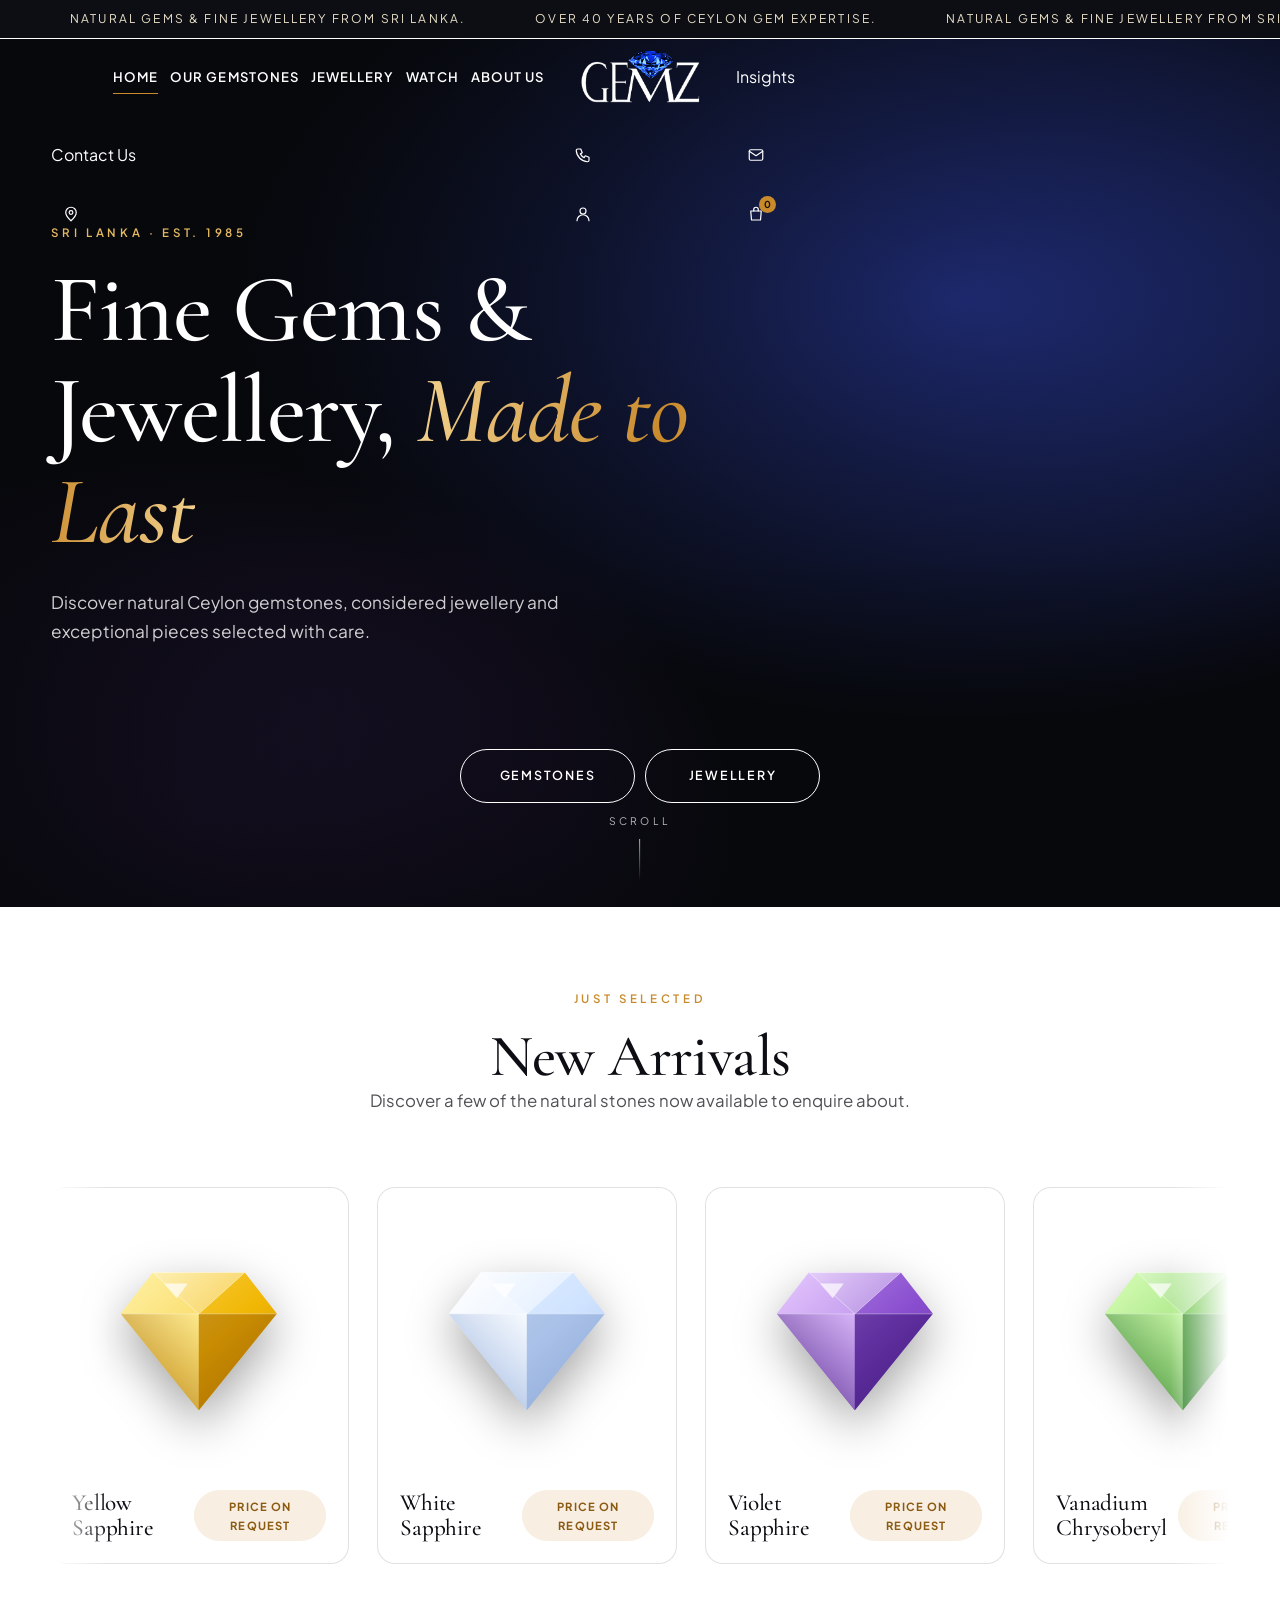
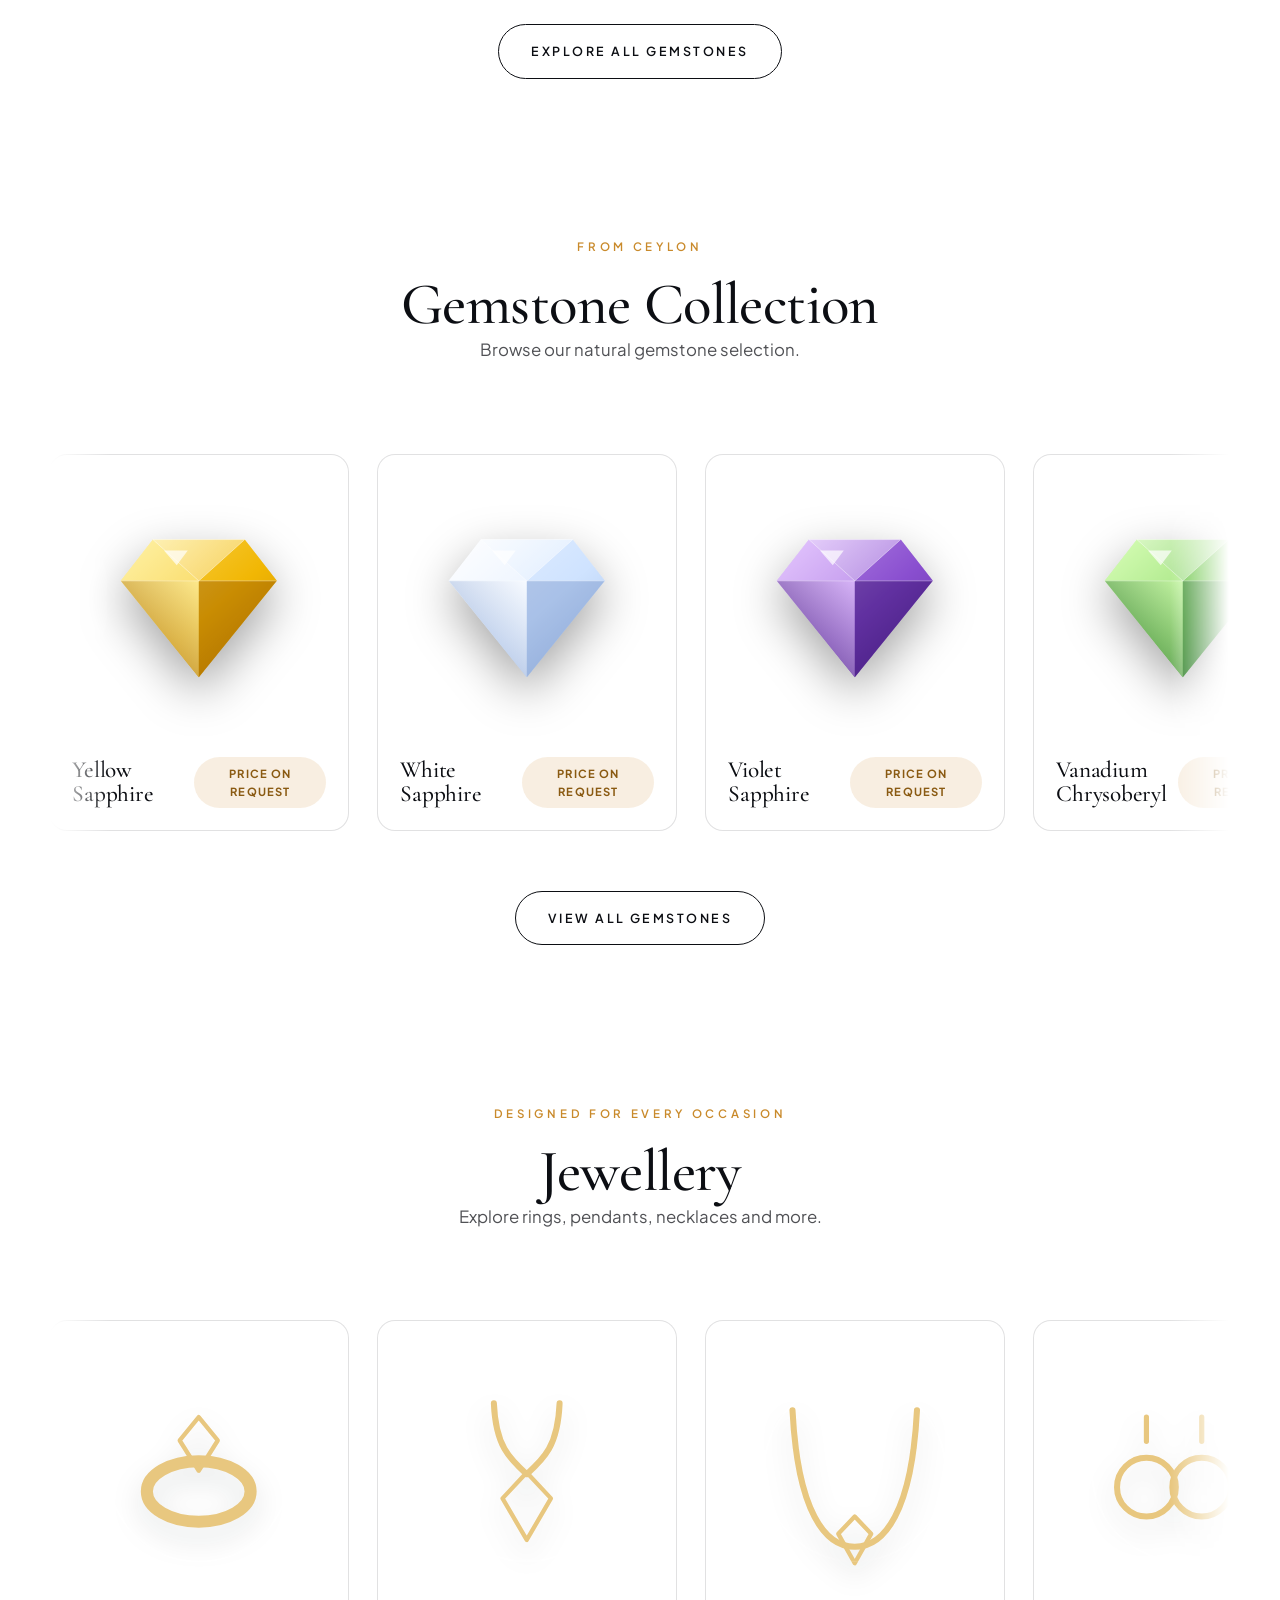
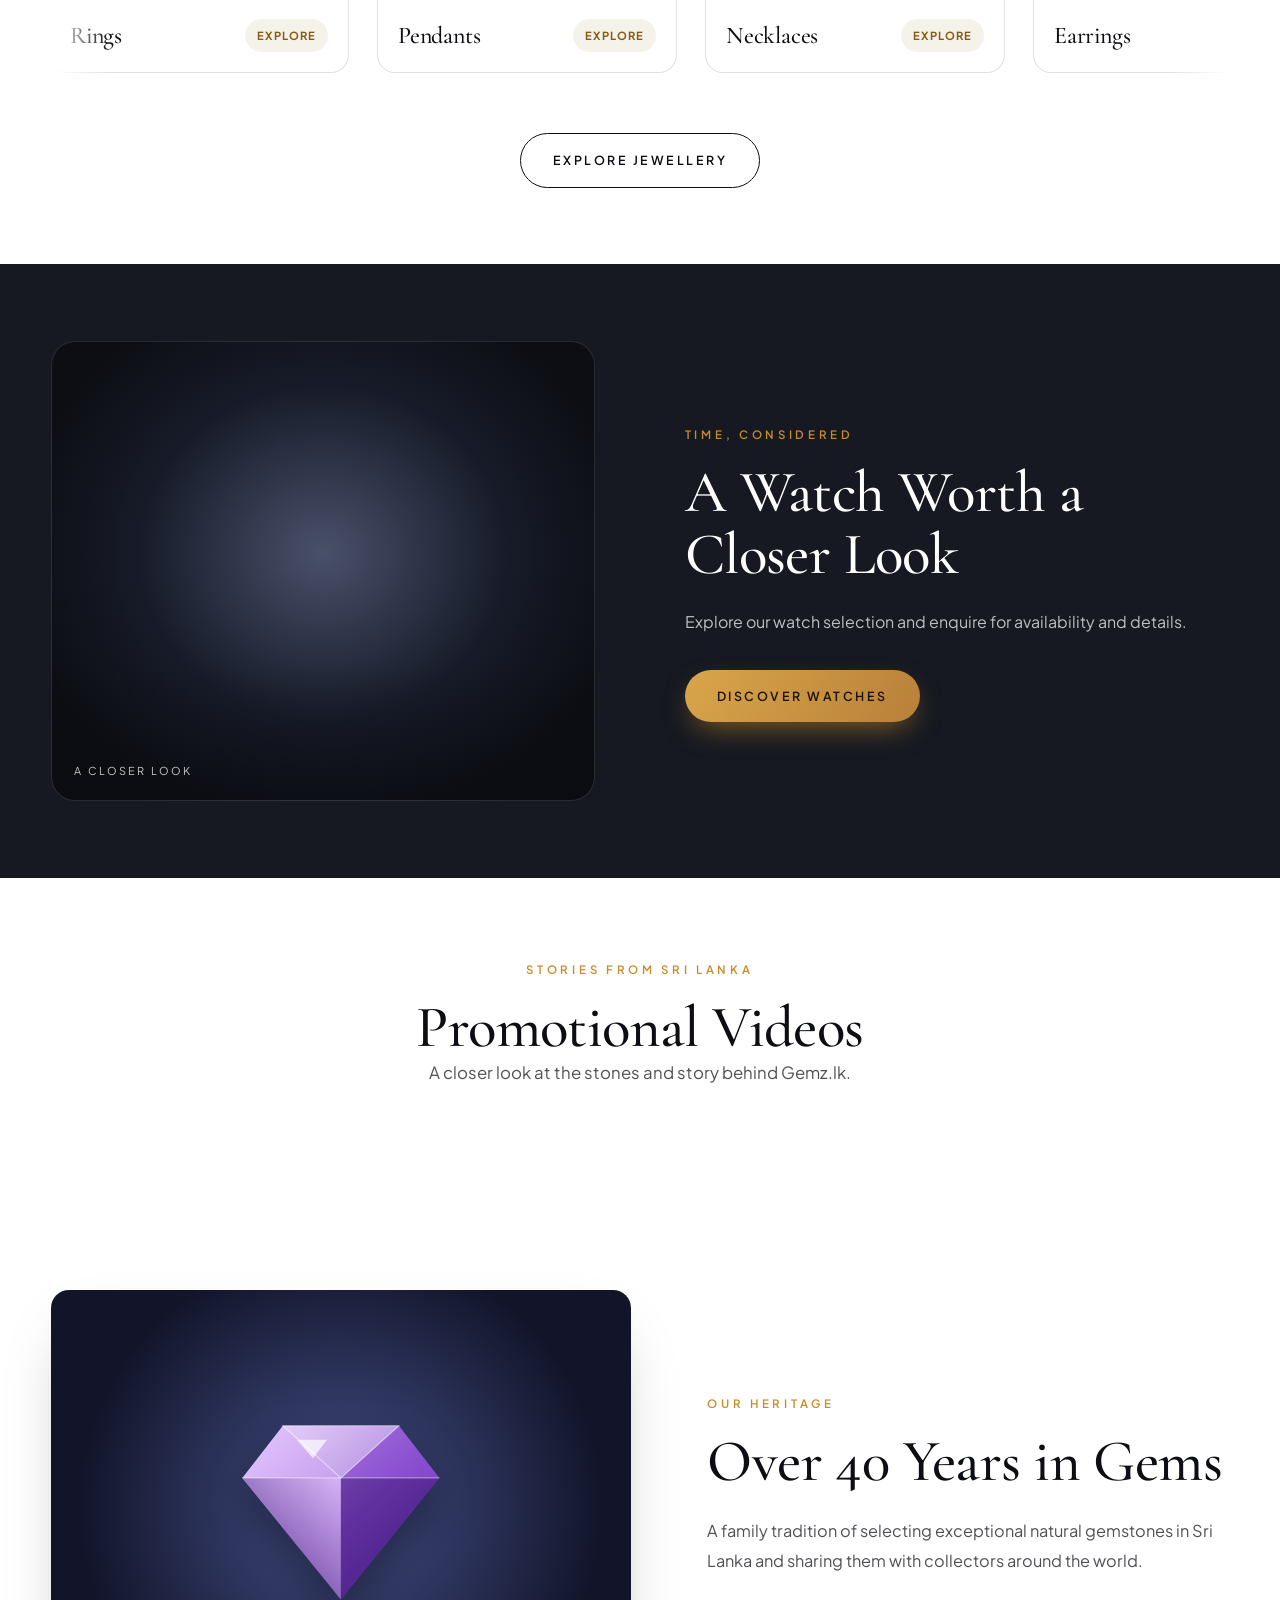
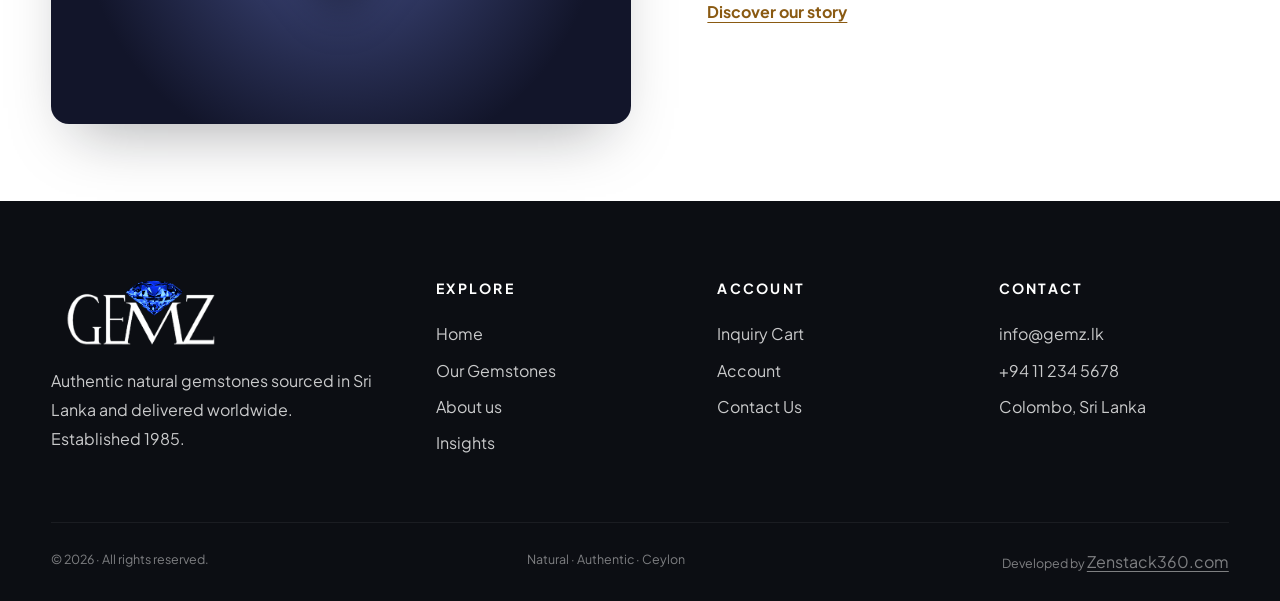
==== commit 57c688b2: "Describe your changes" ====
--- a/index.html
+++ b/index.html
@@ -9,7 +9,7 @@
 <link rel="preload" as="image" href="assets/gemz-logo.png?v=brand-1">
 <link rel="preconnect" href="https://fonts.googleapis.com"><link rel="preconnect" href="https://fonts.gstatic.com" crossorigin>
 <link href="https://fonts.googleapis.com/css2?family=Cormorant+Garamond:ital,wght@0,400;0,500;0,600;1,500&family=Plus+Jakarta+Sans:wght@400;500;600;700&display=swap" rel="stylesheet" media="print" onload="this.media='all'"><noscript><link href="https://fonts.googleapis.com/css2?family=Cormorant+Garamond:ital,wght@0,400;0,500;0,600;1,500&family=Plus+Jakarta+Sans:wght@400;500;600;700&display=swap" rel="stylesheet"></noscript>
-<link rel="stylesheet" href="css/style.css?v=style-2">
+<link rel="stylesheet" href="css/style.css?v=style-3">
 <script>document.documentElement.classList.add('js')</script>
 </head>
 <body>
--- a/css/style.css
+++ b/css/style.css
@@ -43,8 +43,8 @@
 /* ===== Header ===== */
 .header{position:sticky;top:0;z-index:100;background:rgba(255,255,255,.82);backdrop-filter:blur(18px);border-bottom:1px solid var(--line);transition:.4s var(--ease)}
 .header.dark{background:transparent;color:#fff;border-color:transparent;backdrop-filter:none;-webkit-backdrop-filter:none}
-.header-in{width:var(--wrap);margin-inline:auto;display:grid;grid-template-columns:minmax(0,1fr) auto minmax(0,1fr);align-items:center;gap:clamp(12px,1.5vw,20px);height:78px}
-.nav,.utils{display:flex;align-items:center;min-width:0;gap:clamp(12px,1.4vw,20px)}
+.header-in{width:var(--wrap);margin-inline:auto;display:grid;grid-template-columns:minmax(0,1fr) auto minmax(0,1fr);grid-template-rows:78px;align-items:center;gap:clamp(12px,1.5vw,20px);height:78px}
+.nav,.utils{display:flex;align-items:center;min-width:0;flex-wrap:nowrap;white-space:nowrap;gap:clamp(12px,1.4vw,20px)}
 .nav{grid-column:1;grid-row:1;justify-content:flex-end}
 .header-in>.logo.logo-only{grid-column:2;grid-row:1;justify-self:center;justify-content:center}
 .utils{grid-column:3;grid-row:1;justify-content:flex-end}
@@ -319,13 +319,11 @@
   .viewer,.jewellery-product-visual{position:relative;top:0}
   .watch-panel{grid-template-columns:1fr 1fr}
 }
-@media(max-width:1250px){
-  .utils .txt,.utils .ico.opt{display:none}
-}
 @media(max-width:1380px){
   .nav{gap:clamp(8px,1vw,12px)}
   .nav a,.nav-drop summary{font-size:.82rem}
   .utils{gap:clamp(8px,1vw,12px)}
+  .utils .ico.opt{display:none}
 }
 @media(max-width:720px){
   .header-in{height:68px}
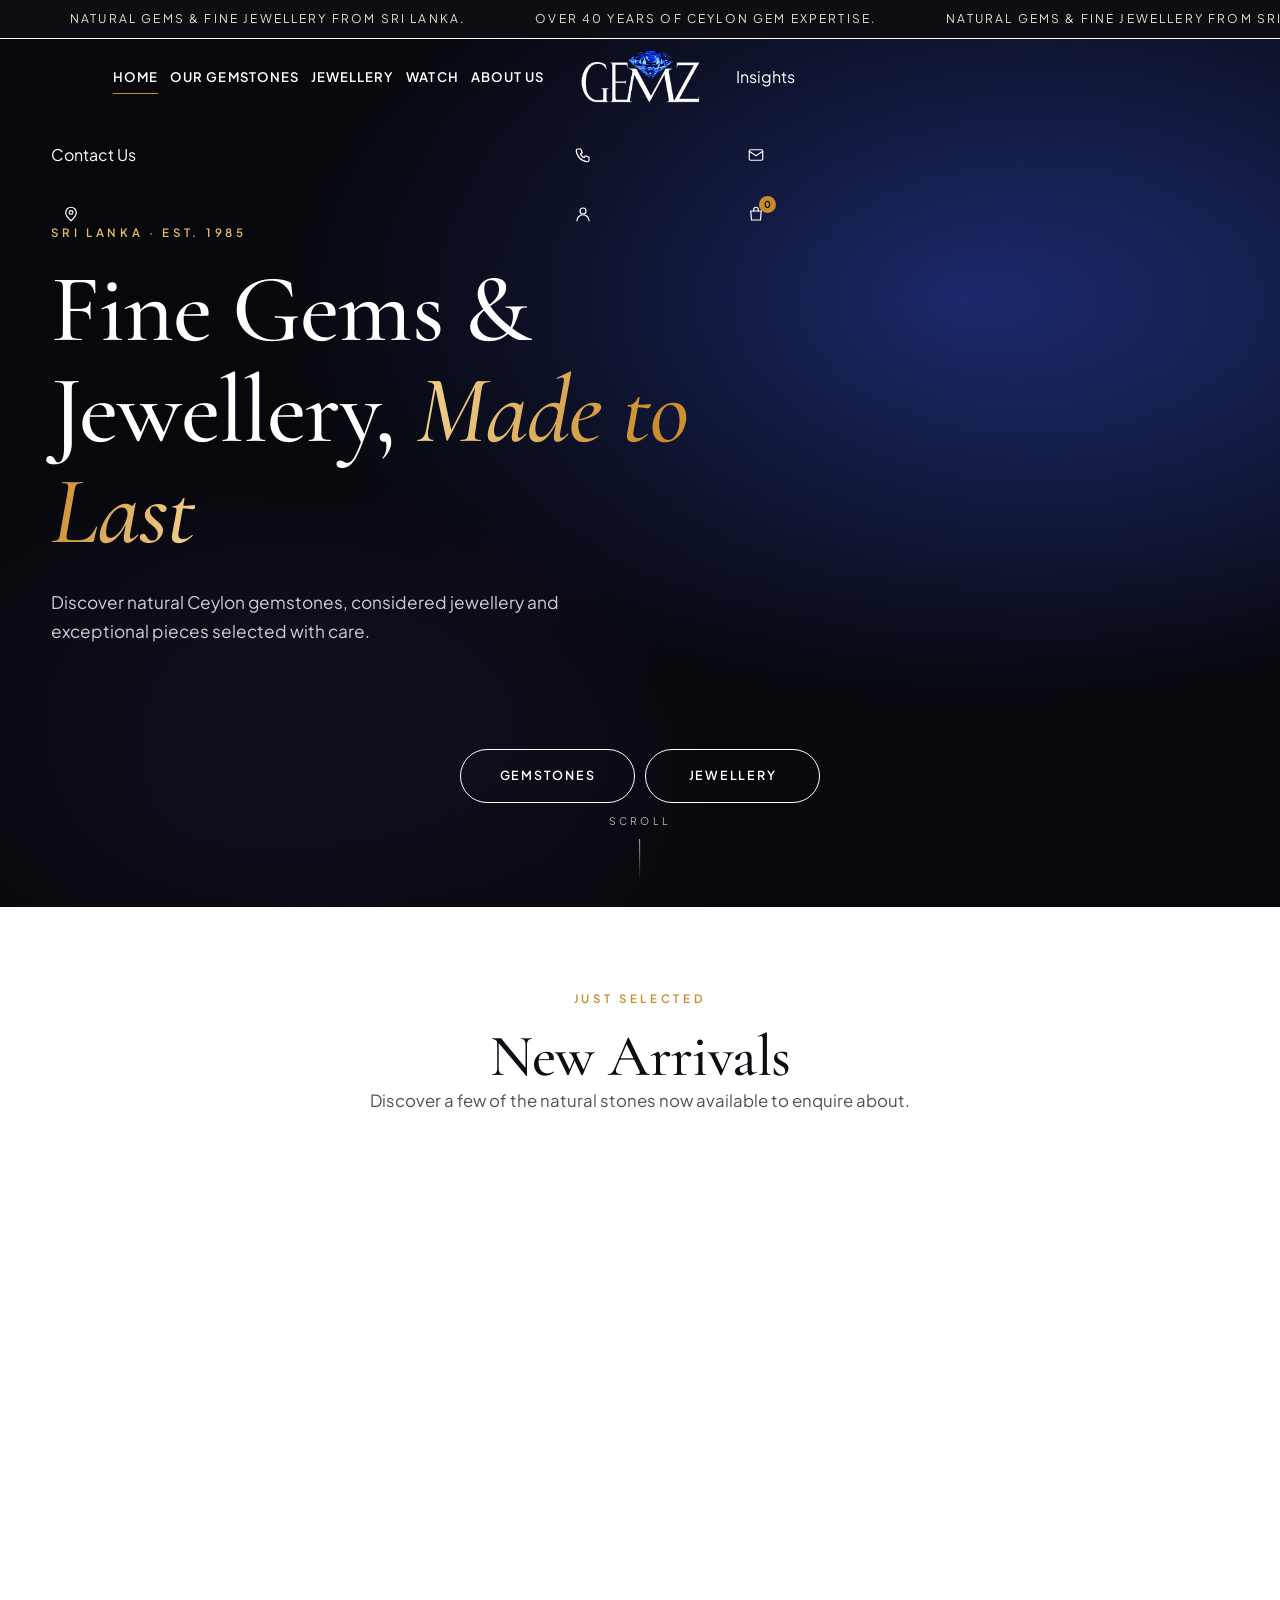
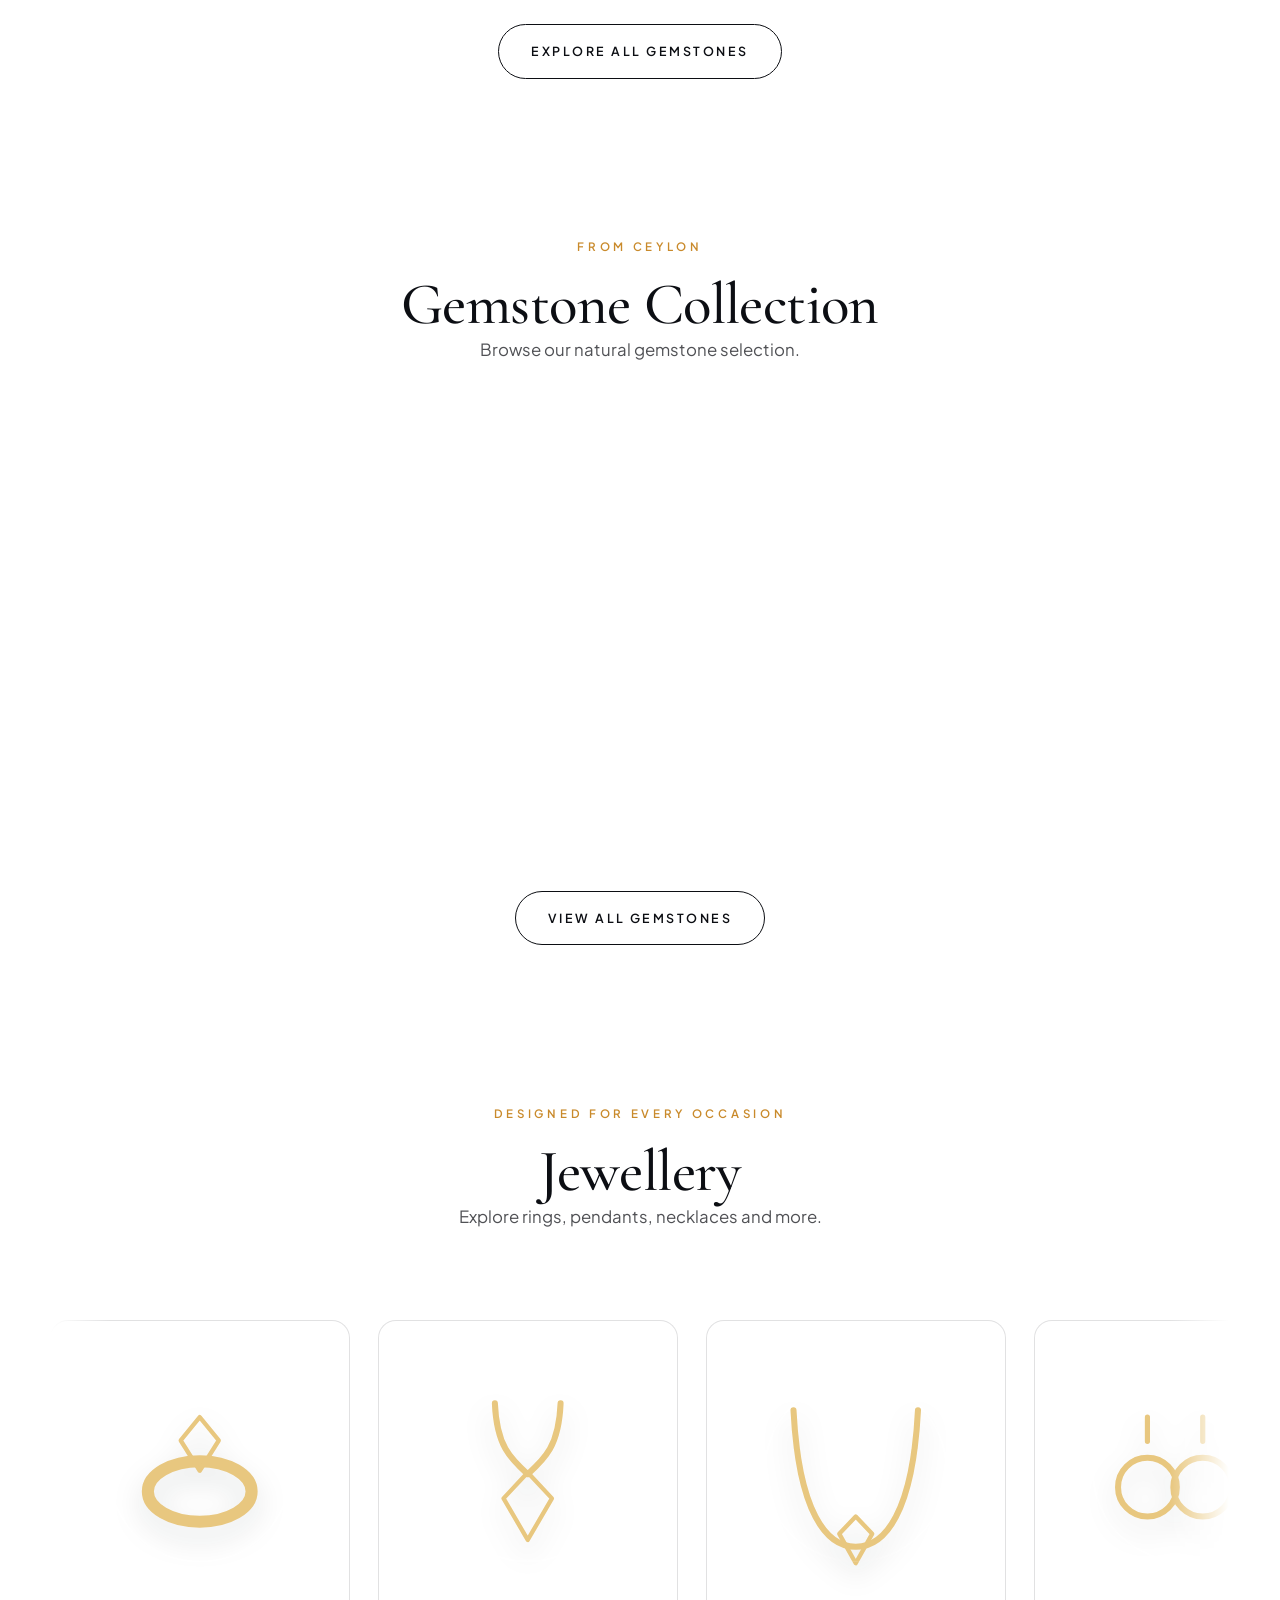
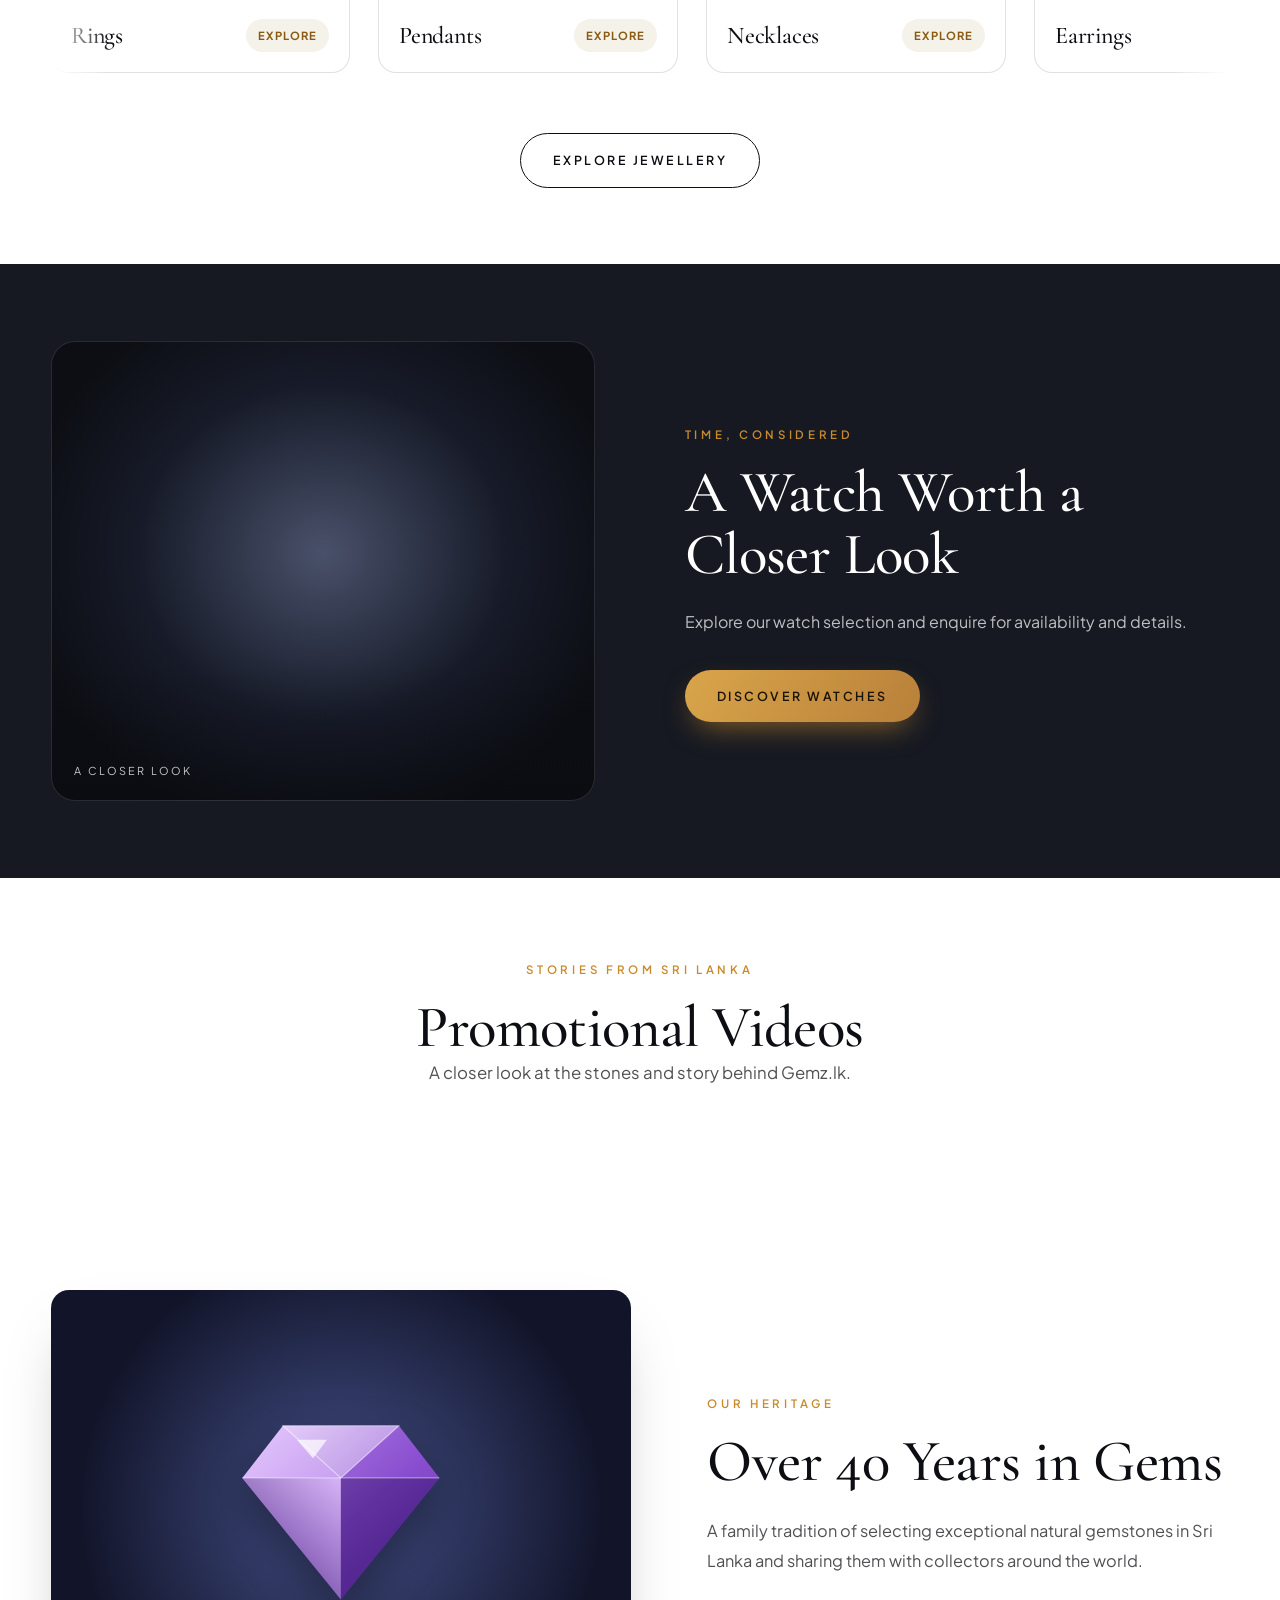
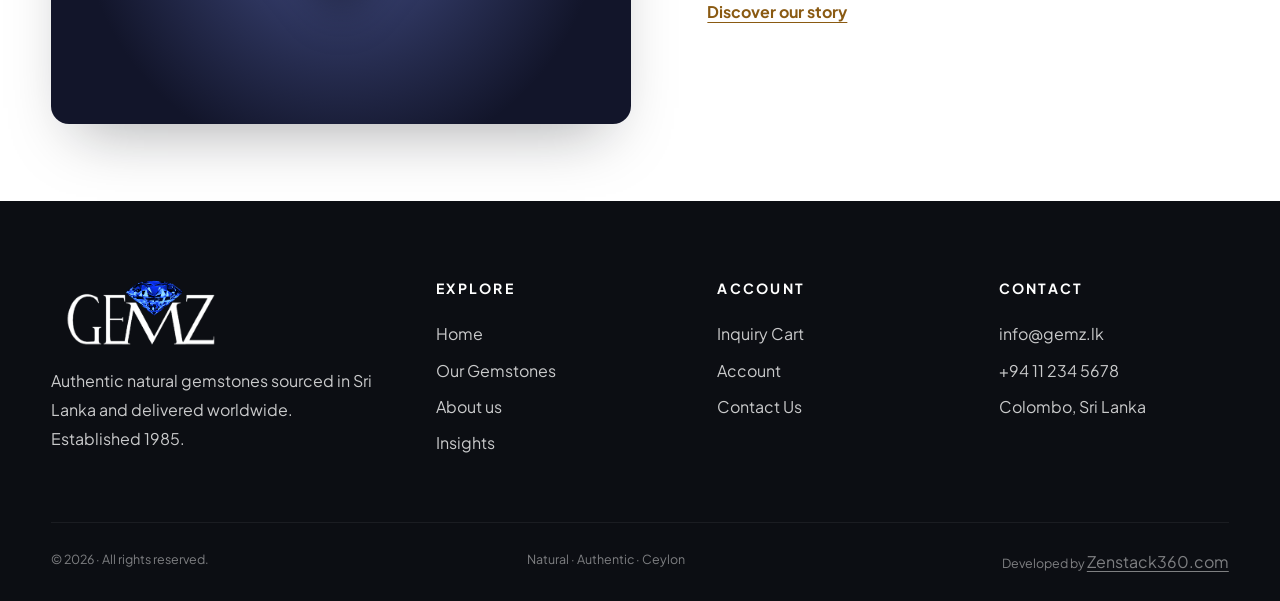
==== commit eb37a2ac: "Describe your changes" ====
--- a/index.html
+++ b/index.html
@@ -9,7 +9,7 @@
 <link rel="preload" as="image" href="assets/gemz-logo.png?v=brand-1">
 <link rel="preconnect" href="https://fonts.googleapis.com"><link rel="preconnect" href="https://fonts.gstatic.com" crossorigin>
 <link href="https://fonts.googleapis.com/css2?family=Cormorant+Garamond:ital,wght@0,400;0,500;0,600;1,500&family=Plus+Jakarta+Sans:wght@400;500;600;700&display=swap" rel="stylesheet" media="print" onload="this.media='all'"><noscript><link href="https://fonts.googleapis.com/css2?family=Cormorant+Garamond:ital,wght@0,400;0,500;0,600;1,500&family=Plus+Jakarta+Sans:wght@400;500;600;700&display=swap" rel="stylesheet"></noscript>
-<link rel="stylesheet" href="css/style.css?v=style-3">
+<link rel="stylesheet" href="css/style.css?v=style-4">
 <script>document.documentElement.classList.add('js')</script>
 </head>
 <body>
--- a/css/style.css
+++ b/css/style.css
@@ -43,7 +43,7 @@
 /* ===== Header ===== */
 .header{position:sticky;top:0;z-index:100;background:rgba(255,255,255,.82);backdrop-filter:blur(18px);border-bottom:1px solid var(--line);transition:.4s var(--ease)}
 .header.dark{background:transparent;color:#fff;border-color:transparent;backdrop-filter:none;-webkit-backdrop-filter:none}
-.header-in{width:var(--wrap);margin-inline:auto;display:grid;grid-template-columns:minmax(0,1fr) auto minmax(0,1fr);grid-template-rows:78px;align-items:center;gap:clamp(12px,1.5vw,20px);height:78px}
+.header-in{width:min(2200px,92vw);margin-inline:auto;display:grid;grid-template-columns:minmax(max-content,1fr) auto minmax(max-content,1fr);grid-template-rows:78px;align-items:center;gap:clamp(12px,1.5vw,20px);height:78px}
 .nav,.utils{display:flex;align-items:center;min-width:0;flex-wrap:nowrap;white-space:nowrap;gap:clamp(12px,1.4vw,20px)}
 .nav{grid-column:1;grid-row:1;justify-content:flex-end}
 .header-in>.logo.logo-only{grid-column:2;grid-row:1;justify-self:center;justify-content:center}
@@ -319,7 +319,7 @@
   .viewer,.jewellery-product-visual{position:relative;top:0}
   .watch-panel{grid-template-columns:1fr 1fr}
 }
-@media(max-width:1380px){
+@media(max-width:1500px){
   .nav{gap:clamp(8px,1vw,12px)}
   .nav a,.nav-drop summary{font-size:.82rem}
   .utils{gap:clamp(8px,1vw,12px)}
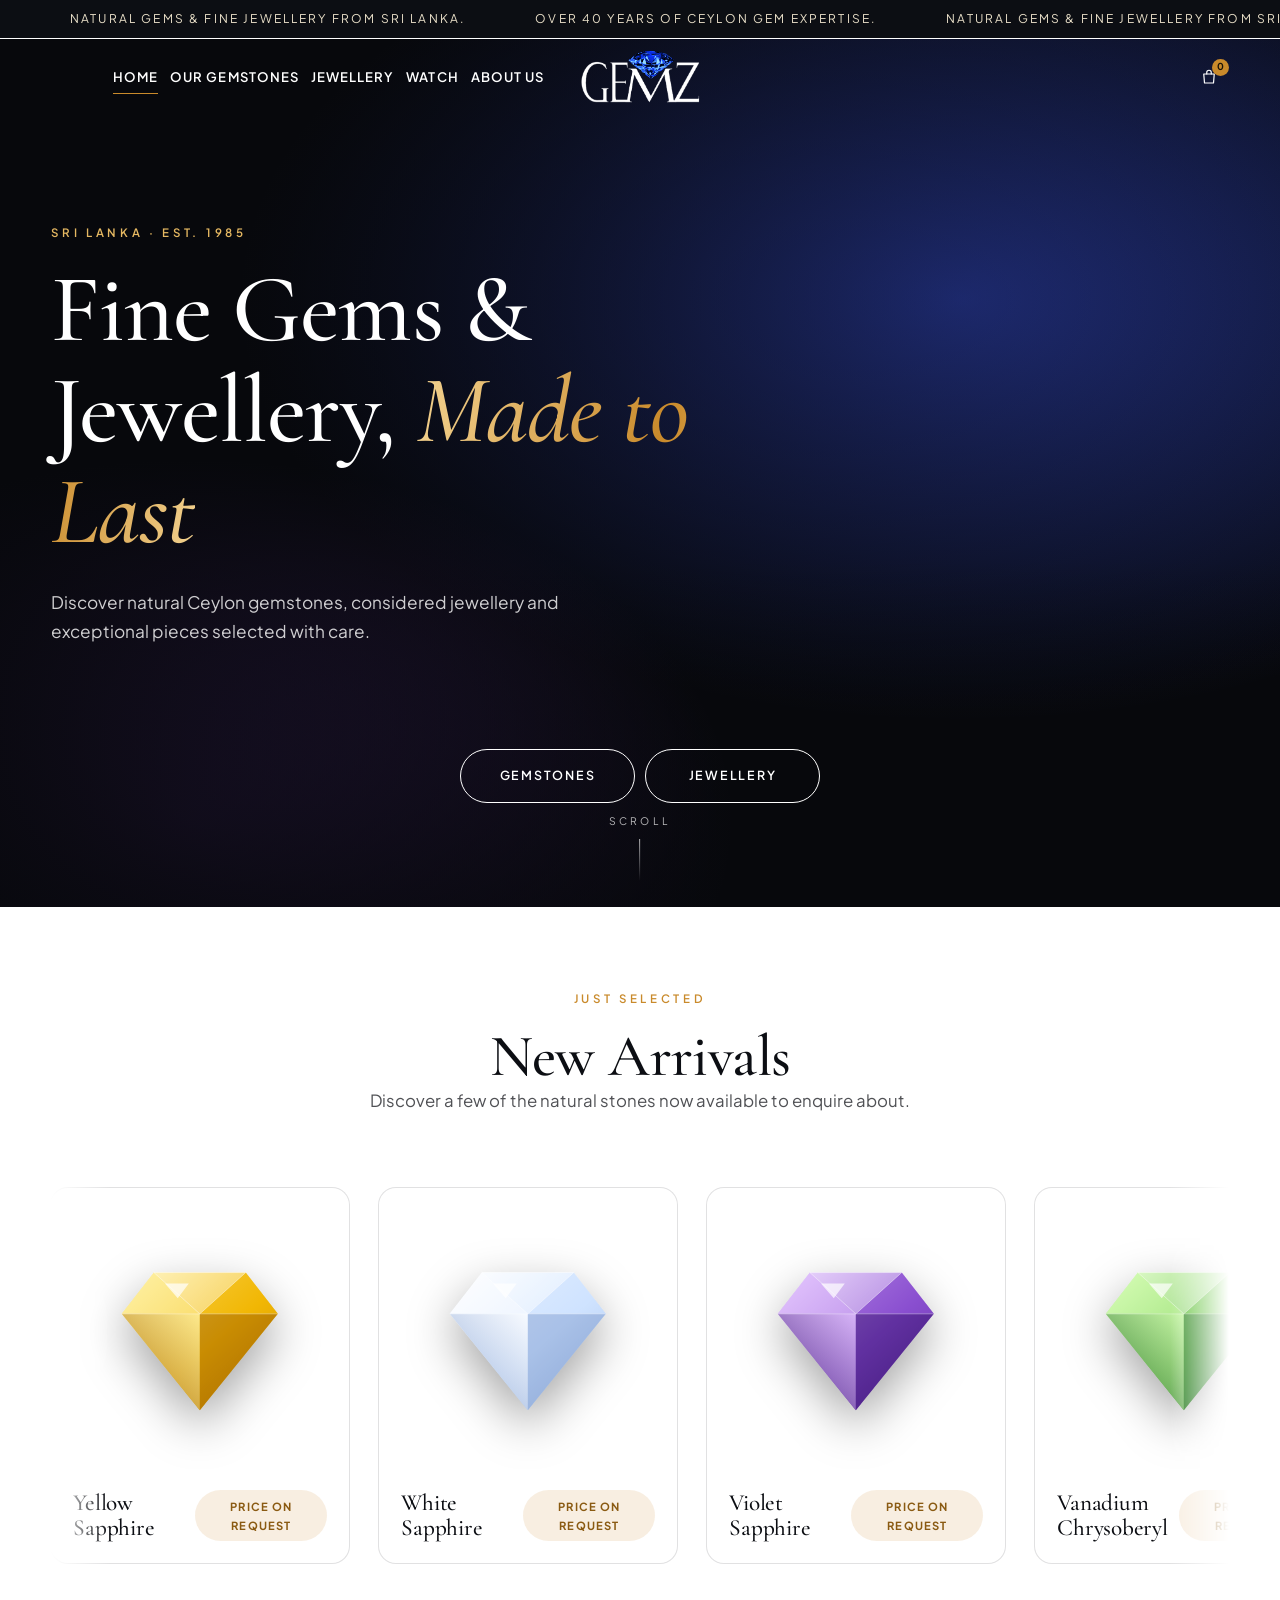
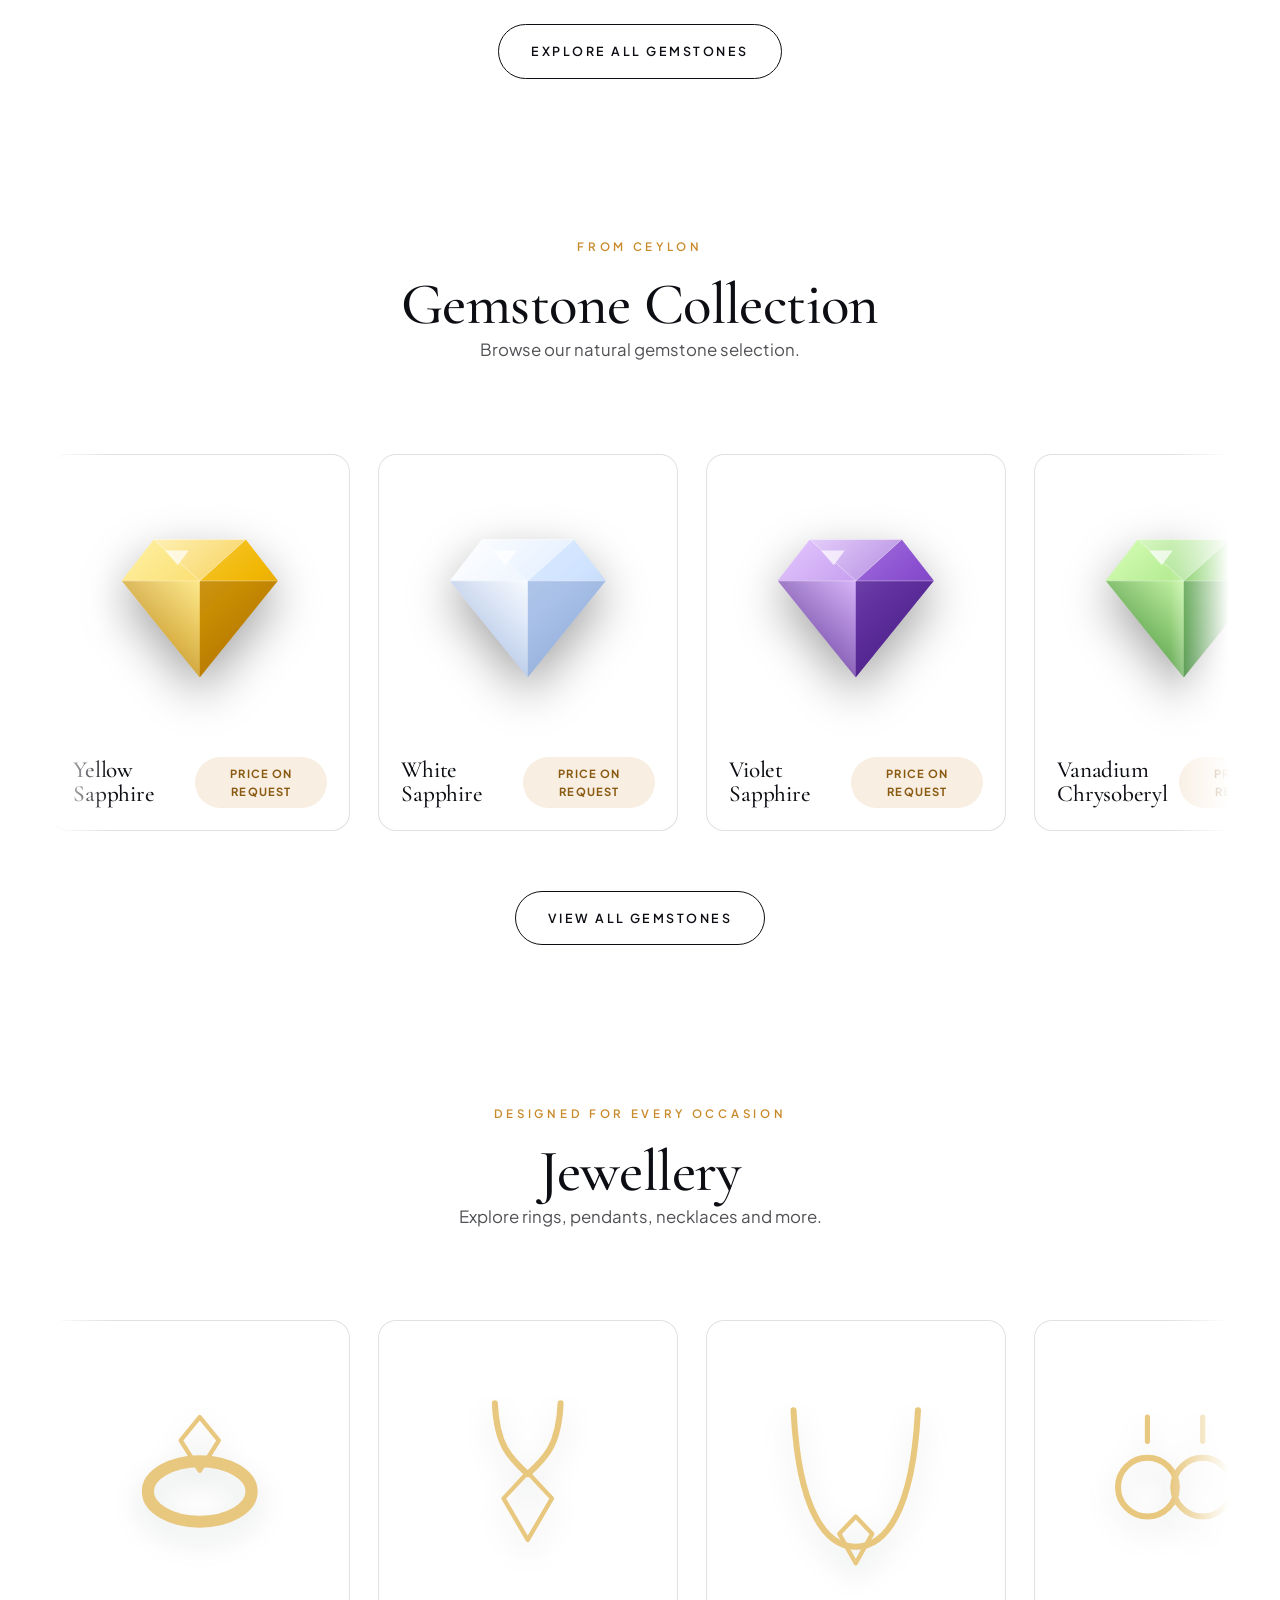
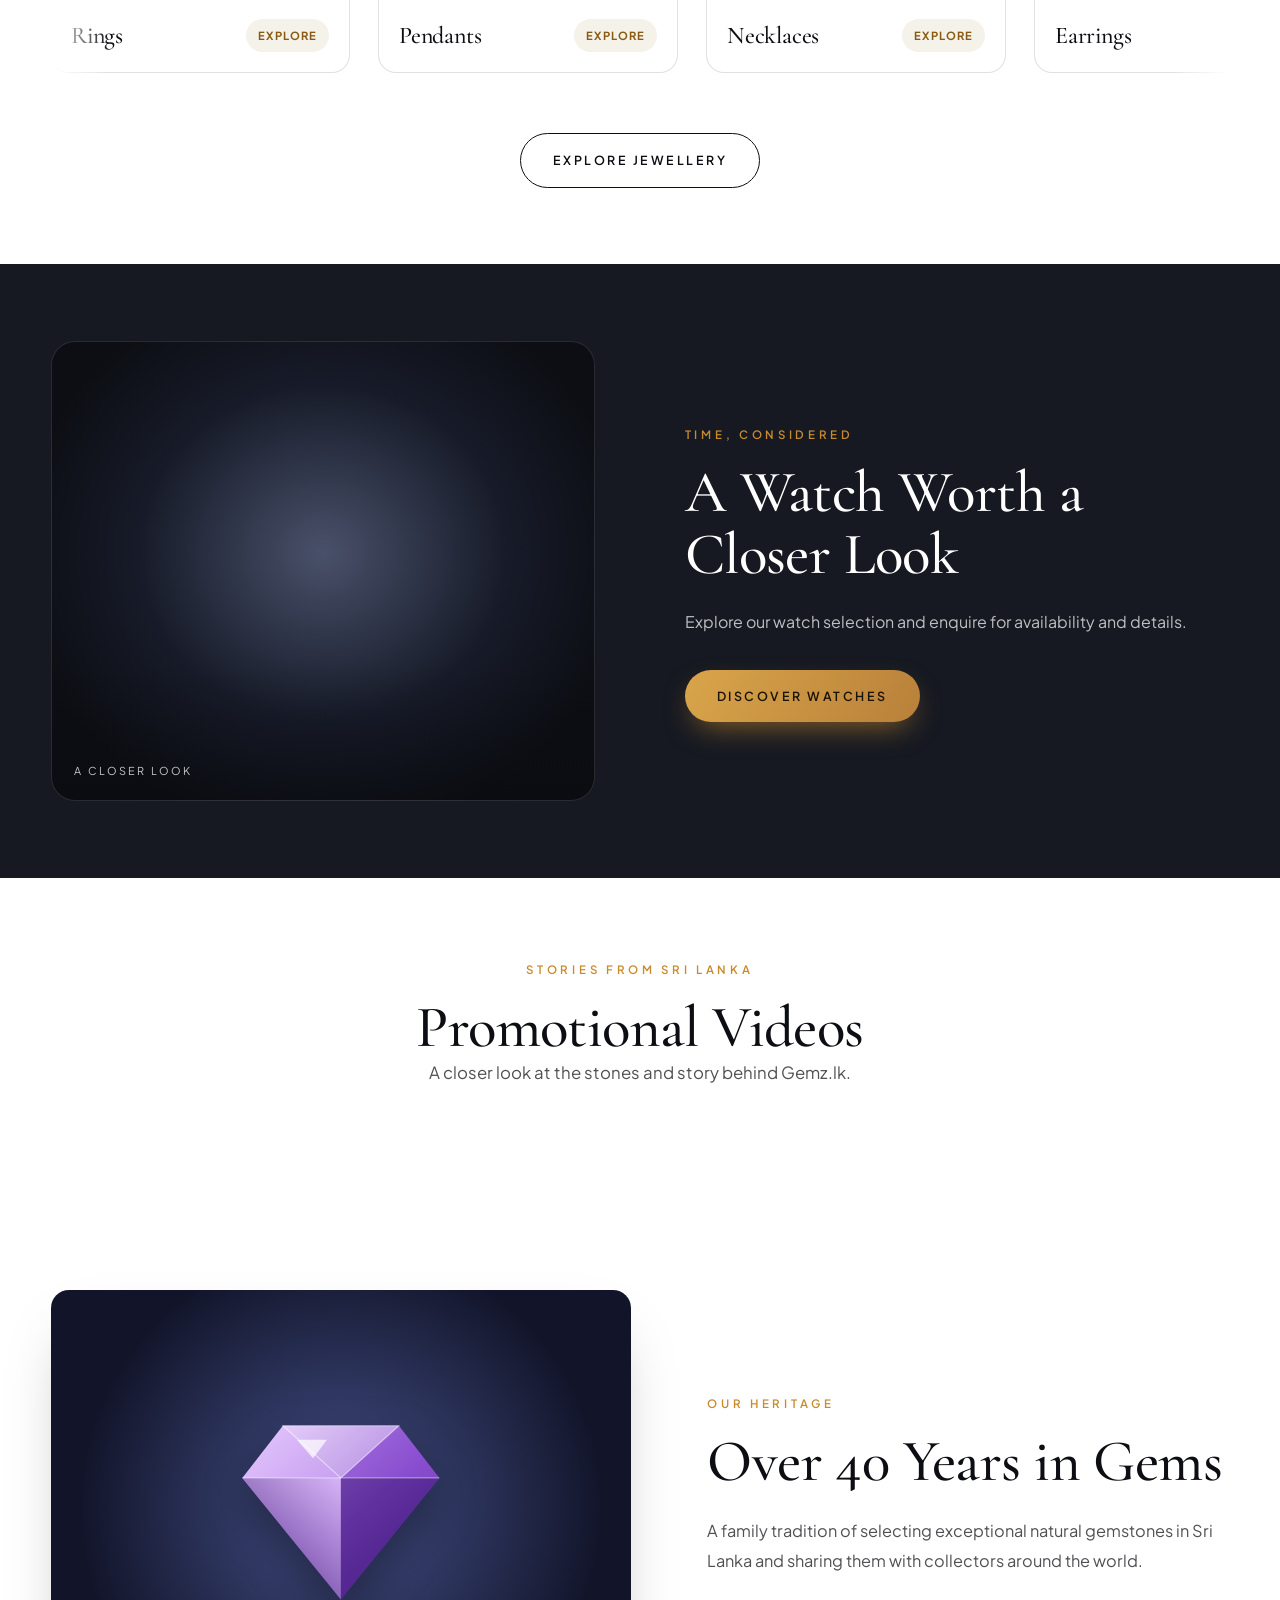
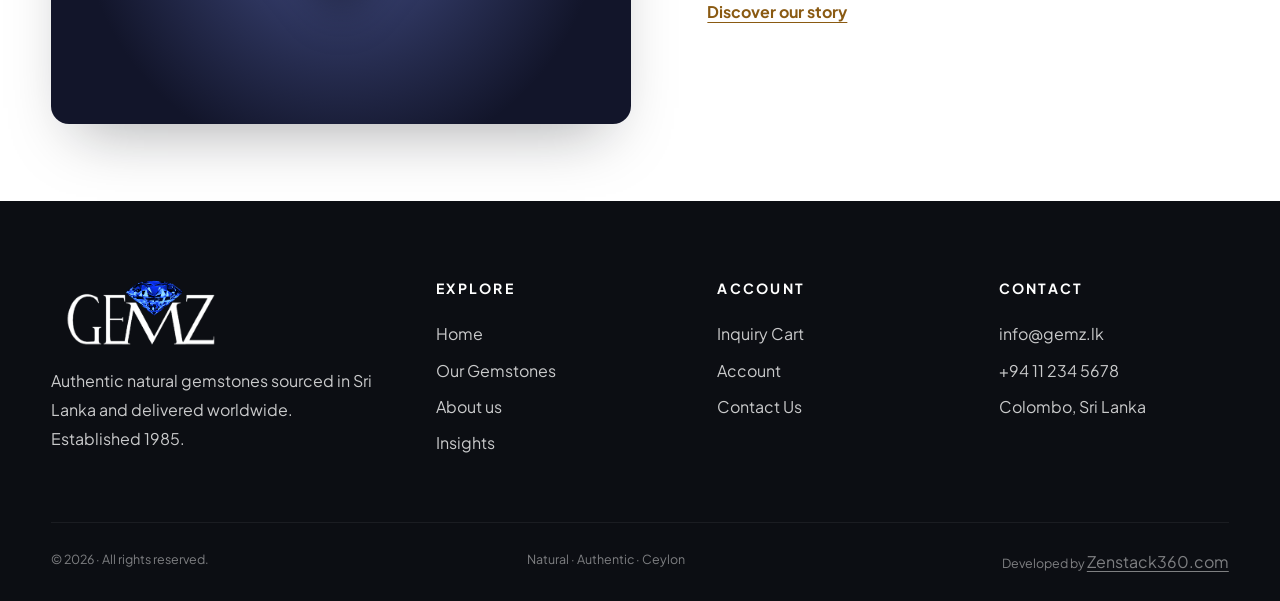
==== commit efb15904: "Describe your changes" ====
--- a/index.html
+++ b/index.html
@@ -9,7 +9,7 @@
 <link rel="preload" as="image" href="assets/gemz-logo.png?v=brand-1">
 <link rel="preconnect" href="https://fonts.googleapis.com"><link rel="preconnect" href="https://fonts.gstatic.com" crossorigin>
 <link href="https://fonts.googleapis.com/css2?family=Cormorant+Garamond:ital,wght@0,400;0,500;0,600;1,500&family=Plus+Jakarta+Sans:wght@400;500;600;700&display=swap" rel="stylesheet" media="print" onload="this.media='all'"><noscript><link href="https://fonts.googleapis.com/css2?family=Cormorant+Garamond:ital,wght@0,400;0,500;0,600;1,500&family=Plus+Jakarta+Sans:wght@400;500;600;700&display=swap" rel="stylesheet"></noscript>
-<link rel="stylesheet" href="css/style.css?v=style-4">
+<link rel="stylesheet" href="css/style.css?v=style-5">
 <script>document.documentElement.classList.add('js')</script>
 </head>
 <body>
--- a/css/style.css
+++ b/css/style.css
@@ -140,7 +140,7 @@
 .jewellery-card:hover{transform:translateY(-6px);box-shadow:var(--shadow)}
 .jewellery-art{aspect-ratio:1;border-radius:12px;display:grid;place-items:center;overflow:hidden;background:#fff}
 .jewellery-art svg{width:78%;filter:drop-shadow(0 12px 14px rgba(12,14,19,.12));transition:transform .7s var(--ease)}
-.jewellery-art img{width:100%;height:100%;object-fit:cover}
+.jewellery-art img{width:100%;height:100%;object-fit:cover;transition:transform .22s var(--ease)}
 .jewellery-card:hover .jewellery-art svg{transform:scale(1.08) rotate(-4deg)}
 .jewellery-card-body{display:flex;align-items:center;justify-content:space-between;gap:12px;padding:16px 4px 4px}
 .jewellery-card-body h3{font-size:1.5rem}
@@ -177,7 +177,7 @@
 .card{display:block;background:var(--white);border-radius:var(--r);padding:14px;border:1px solid var(--line);transition:transform .22s ease,box-shadow .35s var(--ease),border-color .35s;transform-style:preserve-3d}
 .card:hover{box-shadow:var(--shadow);border-color:rgba(201,138,43,.5)}
 .frame{aspect-ratio:1;border-radius:12px;display:grid;place-items:center;position:relative;overflow:hidden;transform:translateZ(30px);background:#fff}
-.frame img{width:100%;height:100%;object-fit:cover}
+.frame img{width:100%;height:100%;object-fit:cover;transition:transform .22s var(--ease)}
 .watch-glyph{font-size:clamp(3rem,10vw,6rem);line-height:1;filter:drop-shadow(0 15px 18px rgba(0,0,0,.35))}
 .frame svg{width:68%;transition:transform .8s var(--ease);filter:drop-shadow(0 18px 24px rgba(0,0,0,.35))}
 .card:hover .frame svg{transform:scale(1.12) rotate(-6deg)}
@@ -235,6 +235,16 @@
 .jewellery-product-visual img{width:100%;height:100%;object-fit:cover}
 .jewellery-product-visual.has-product-image{display:block;width:100%;box-sizing:border-box;aspect-ratio:auto;padding:clamp(6px,1.4vw,16px);border:1px solid rgba(12,14,19,.16);border-radius:clamp(12px,1.5vw,20px);background:transparent;box-shadow:none;overflow:visible}
 .jewellery-product-visual.has-product-image img{display:block;width:100%;height:auto;max-height:min(78vh,900px);object-fit:contain}
+/* Product image hover / tap zoom */
+.viewer.has-product-image,.jewellery-product-visual.has-product-image{overflow:hidden;cursor:zoom-in;touch-action:pan-y;-webkit-tap-highlight-color:transparent}
+.viewer.has-product-image.is-zoomed,.jewellery-product-visual.has-product-image.is-zoomed{cursor:zoom-out;touch-action:none}
+.viewer.has-product-image img,.jewellery-product-visual.has-product-image img{transform-origin:var(--zx,50%) var(--zy,50%);transition:transform .18s cubic-bezier(.22,.61,.36,1);will-change:transform;-webkit-user-drag:none;user-select:none;-webkit-user-select:none}
+.viewer.has-product-image.is-zoomed img,.jewellery-product-visual.has-product-image.is-zoomed img{transform:scale(var(--zoom,2.2))}
+@media(prefers-reduced-motion:reduce){.viewer.has-product-image img,.jewellery-product-visual.has-product-image img{transition:none}}
+@media(hover:hover) and (pointer:fine){
+  .card:hover .frame img,.jewellery-card:hover .jewellery-art img{transform:scale(1.06)}
+  .viewer.has-product-image:not(.is-zoomed):hover img,.jewellery-product-visual.has-product-image:not(.is-zoomed):hover img{transform:scale(1.35)}
+}
 .jewellery-product .specs td:first-child{width:48%}
 .detail-actions{display:flex;gap:14px;flex-wrap:wrap;margin-top:10px}
 
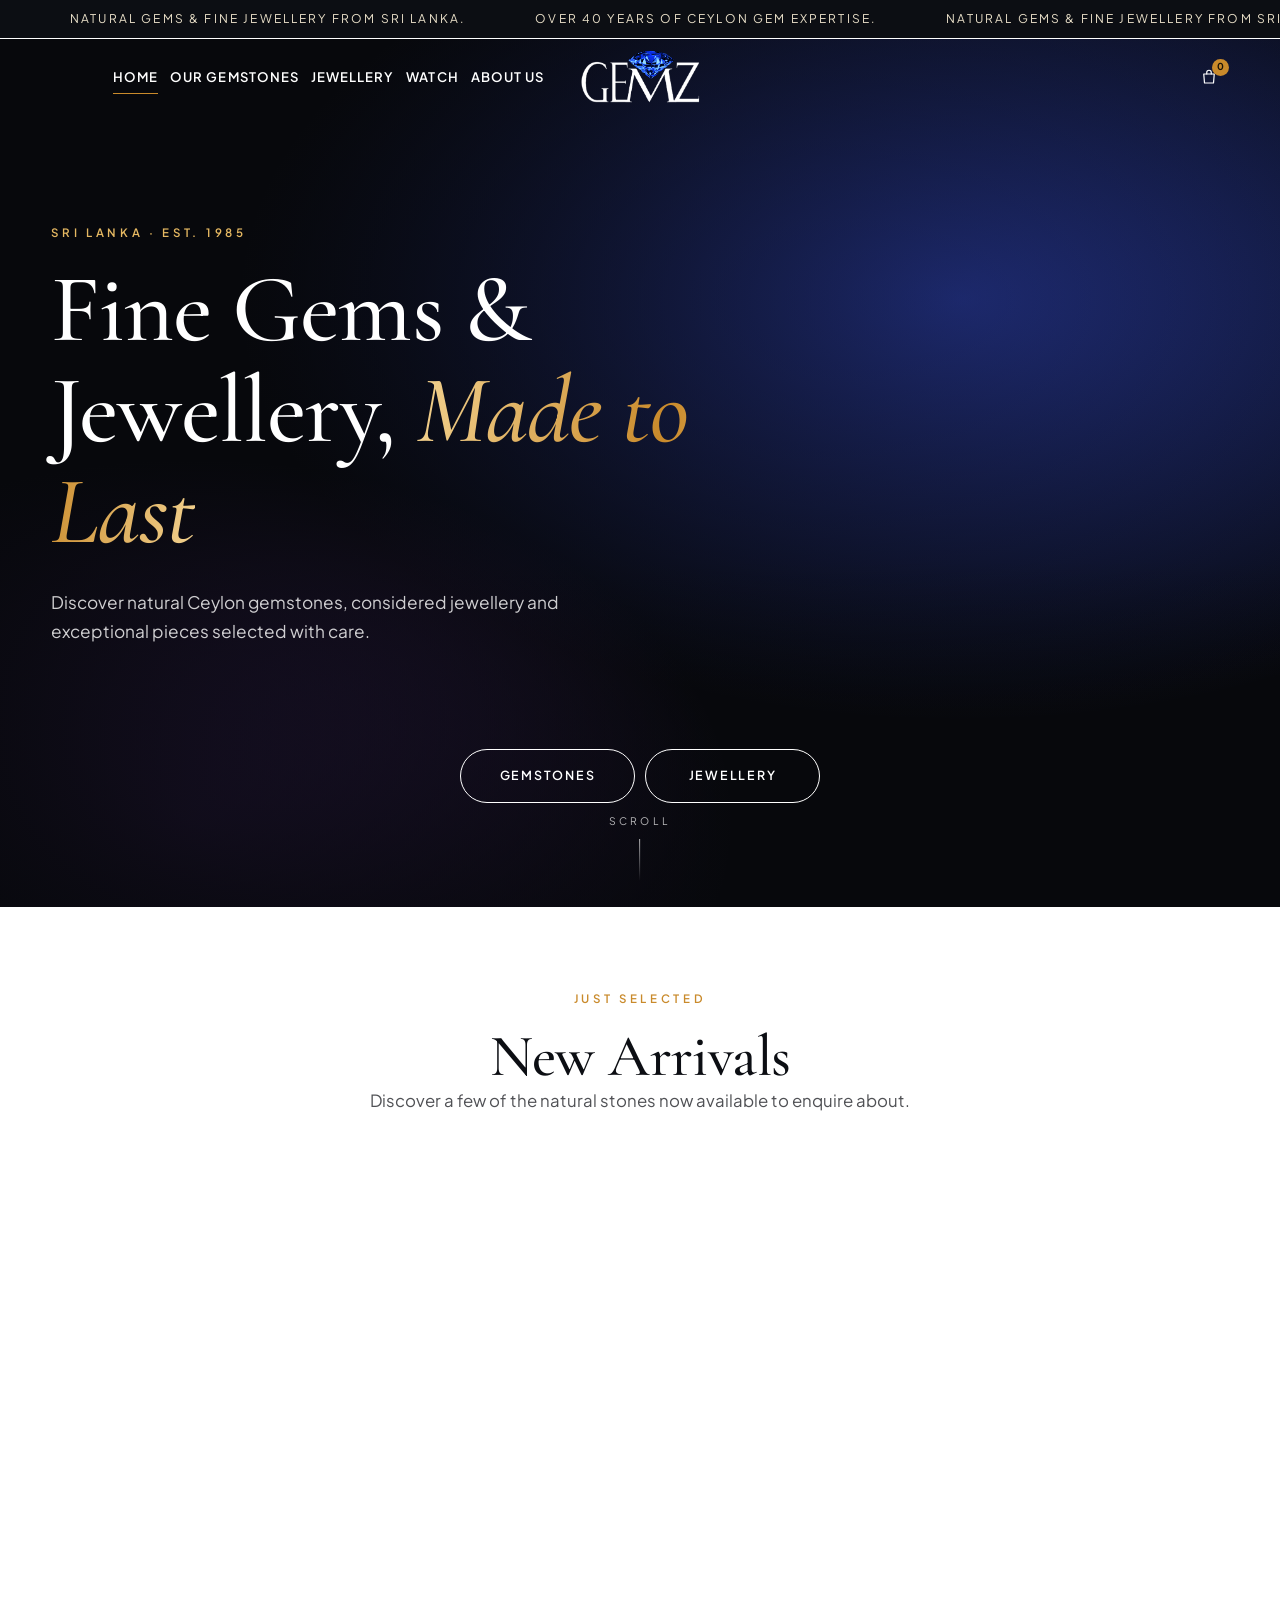
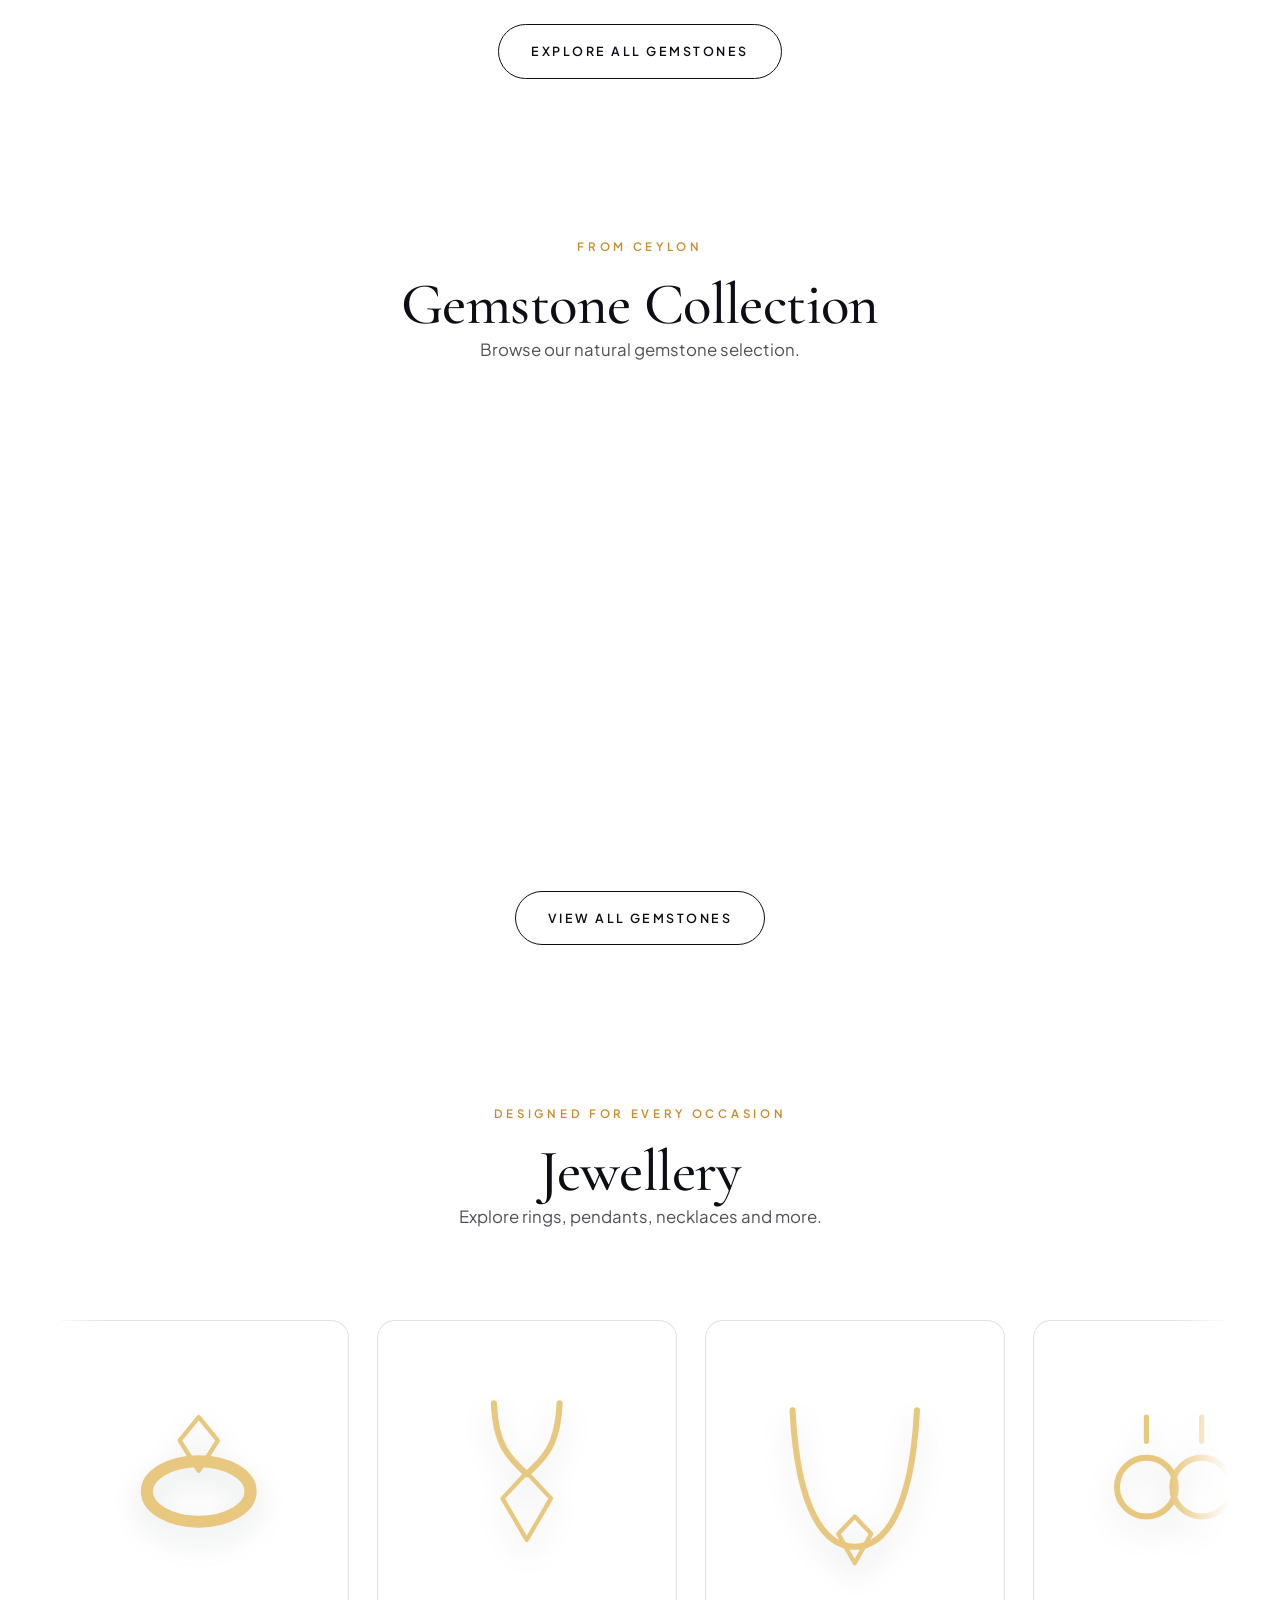
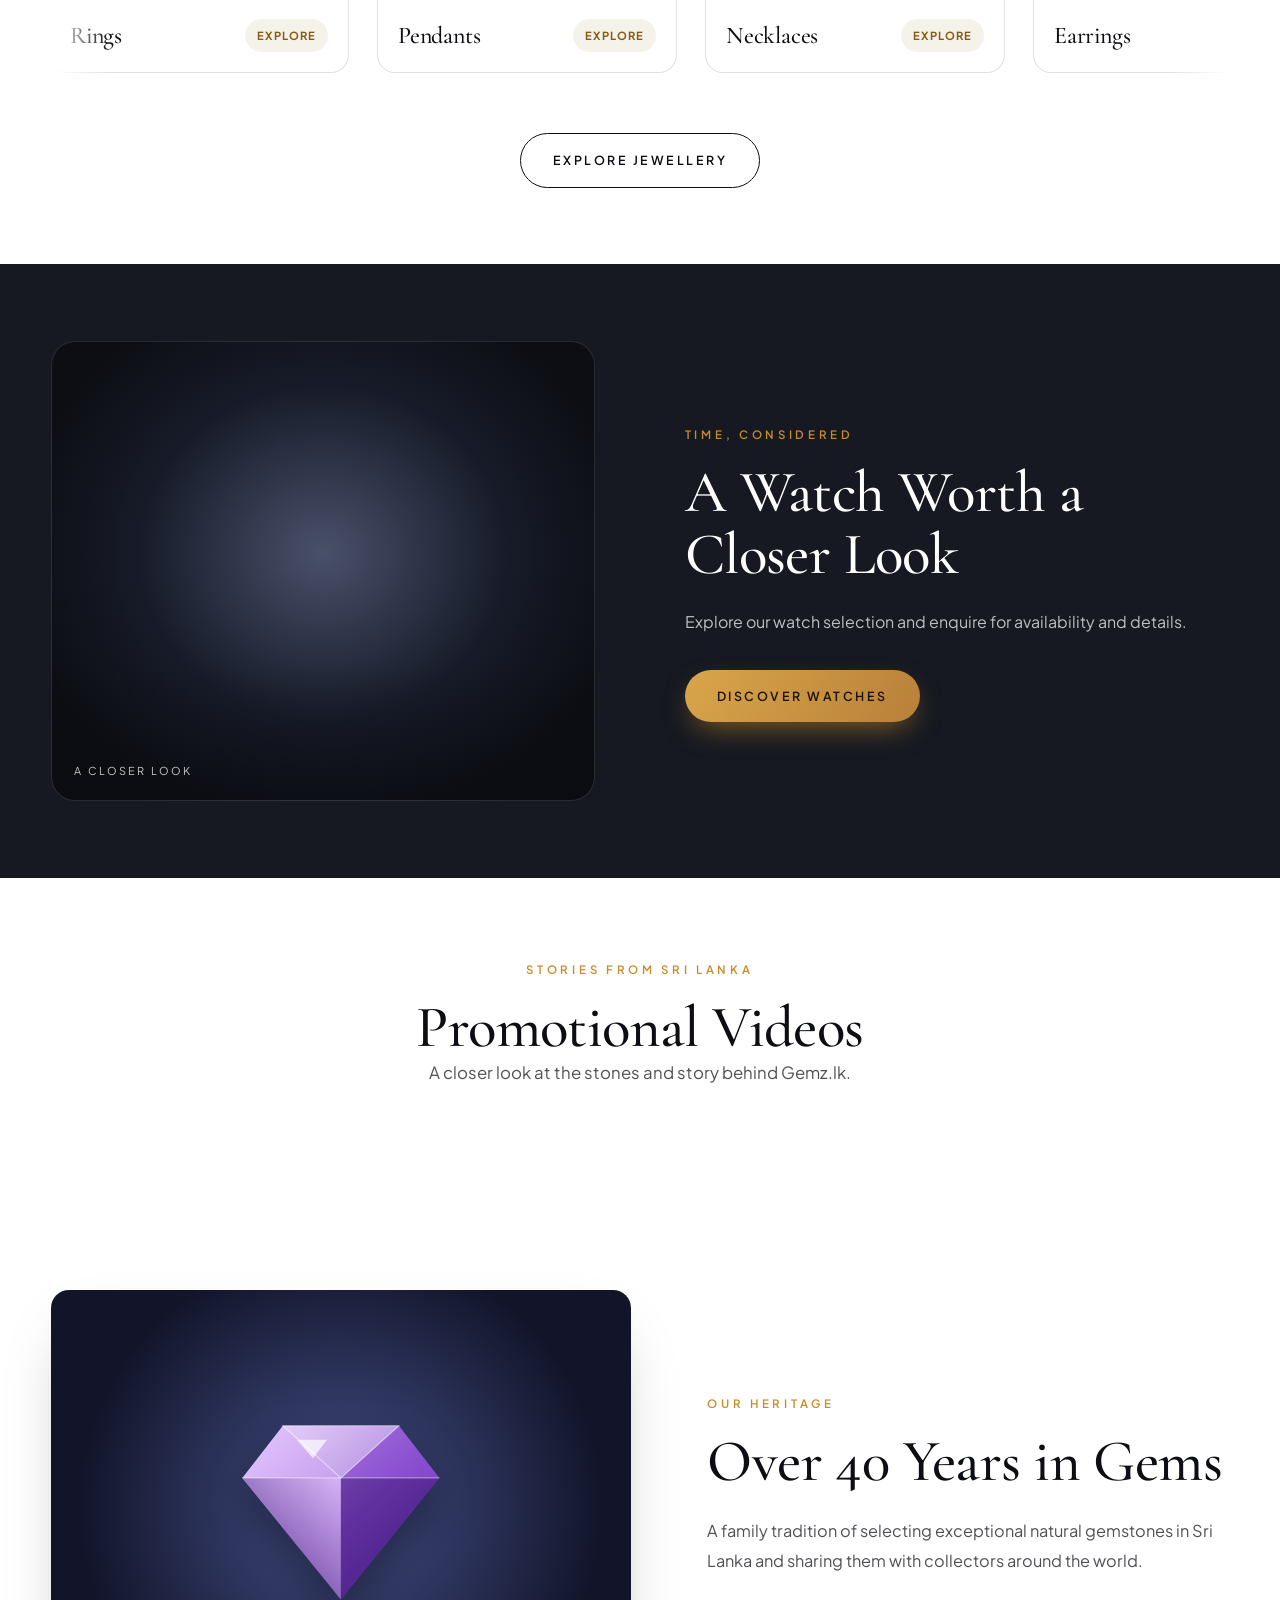
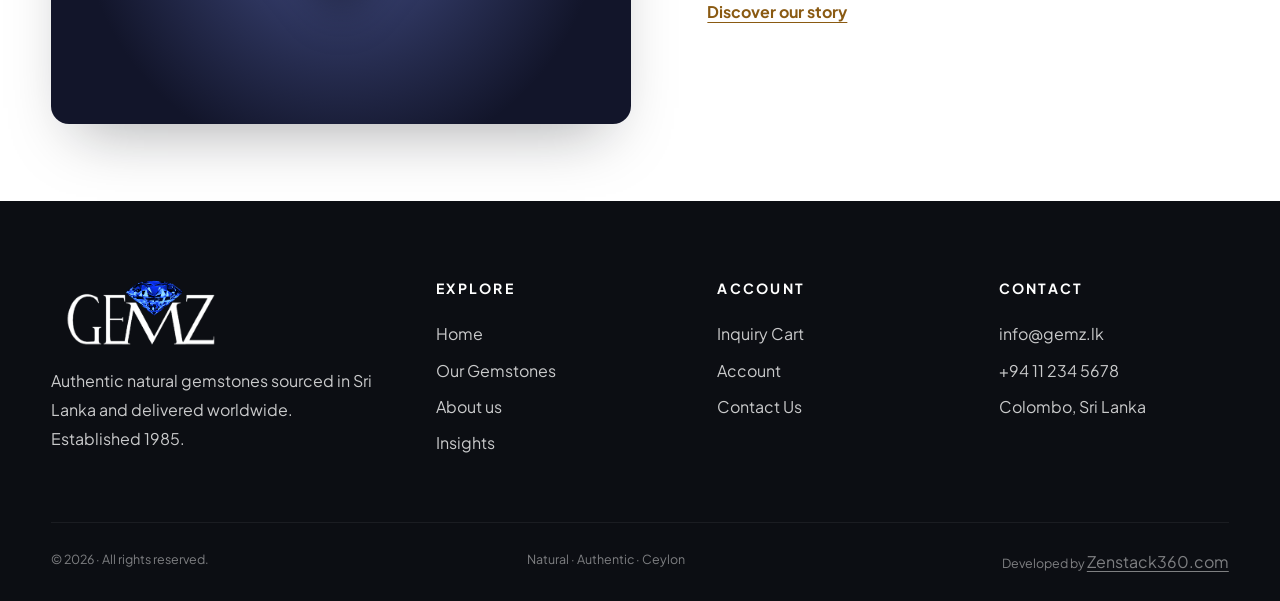
==== commit dcd5ad82: "Describe your changes" ====
--- a/index.html
+++ b/index.html
@@ -9,7 +9,7 @@
 <link rel="preload" as="image" href="assets/gemz-logo.png?v=brand-1">
 <link rel="preconnect" href="https://fonts.googleapis.com"><link rel="preconnect" href="https://fonts.gstatic.com" crossorigin>
 <link href="https://fonts.googleapis.com/css2?family=Cormorant+Garamond:ital,wght@0,400;0,500;0,600;1,500&family=Plus+Jakarta+Sans:wght@400;500;600;700&display=swap" rel="stylesheet" media="print" onload="this.media='all'"><noscript><link href="https://fonts.googleapis.com/css2?family=Cormorant+Garamond:ital,wght@0,400;0,500;0,600;1,500&family=Plus+Jakarta+Sans:wght@400;500;600;700&display=swap" rel="stylesheet"></noscript>
-<link rel="stylesheet" href="css/style.css?v=style-5">
+<link rel="stylesheet" href="css/style.css?v=style-7">
 <script>document.documentElement.classList.add('js')</script>
 </head>
 <body>
--- a/css/style.css
+++ b/css/style.css
@@ -235,15 +235,22 @@
 .jewellery-product-visual img{width:100%;height:100%;object-fit:cover}
 .jewellery-product-visual.has-product-image{display:block;width:100%;box-sizing:border-box;aspect-ratio:auto;padding:clamp(6px,1.4vw,16px);border:1px solid rgba(12,14,19,.16);border-radius:clamp(12px,1.5vw,20px);background:transparent;box-shadow:none;overflow:visible}
 .jewellery-product-visual.has-product-image img{display:block;width:100%;height:auto;max-height:min(78vh,900px);object-fit:contain}
-/* Product image hover / tap zoom */
+/* Responsive product-image zoom and full-screen viewer */
 .viewer.has-product-image,.jewellery-product-visual.has-product-image{overflow:hidden;cursor:zoom-in;touch-action:pan-y;-webkit-tap-highlight-color:transparent}
-.viewer.has-product-image.is-zoomed,.jewellery-product-visual.has-product-image.is-zoomed{cursor:zoom-out;touch-action:none}
-.viewer.has-product-image img,.jewellery-product-visual.has-product-image img{transform-origin:var(--zx,50%) var(--zy,50%);transition:transform .18s cubic-bezier(.22,.61,.36,1);will-change:transform;-webkit-user-drag:none;user-select:none;-webkit-user-select:none}
-.viewer.has-product-image.is-zoomed img,.jewellery-product-visual.has-product-image.is-zoomed img{transform:scale(var(--zoom,2.2))}
-@media(prefers-reduced-motion:reduce){.viewer.has-product-image img,.jewellery-product-visual.has-product-image img{transition:none}}
+.viewer.has-product-image img,.jewellery-product-visual.has-product-image img{transform-origin:var(--zoom-x,50%) var(--zoom-y,50%);transition:transform .18s cubic-bezier(.22,.61,.36,1);-webkit-user-drag:none;user-select:none;-webkit-user-select:none;will-change:transform}
+.viewer.has-product-image.is-hover-zoomed img,.jewellery-product-visual.has-product-image.is-hover-zoomed img{transform:scale(var(--product-zoom,1.8))}
+.product-image-expand{position:absolute;z-index:5;top:clamp(10px,1.5vw,18px);right:clamp(10px,1.5vw,18px);width:44px;height:44px;display:grid;place-items:center;border:1px solid rgba(255,255,255,.62);border-radius:50%;background:rgba(12,14,19,.72);backdrop-filter:blur(8px);color:#fff;transition:transform .18s ease,background .18s ease,color .18s ease}
+.product-image-expand svg,.product-image-lightbox-close svg{width:20px;height:20px;stroke:currentColor;fill:none;stroke-width:1.8;stroke-linecap:round;stroke-linejoin:round}
+.product-image-expand:hover,.product-image-expand:focus-visible{background:var(--amber);color:var(--ink);transform:scale(1.06)}
+.product-image-lightbox{position:fixed;inset:0;width:100vw;height:100vh;height:100dvh;max-width:none;max-height:none;margin:0;padding:clamp(18px,4vw,48px);border:0;background:#08090d;color:#fff;overflow:hidden;place-items:center}
+.product-image-lightbox[open]{display:grid}
+.product-image-lightbox::backdrop{background:rgba(4,5,8,.96)}
+.product-image-lightbox>img{display:block;width:auto;height:auto;max-width:100%;max-height:100%;object-fit:contain}
+.product-image-lightbox-close{position:absolute;z-index:2;top:16px;right:16px;width:46px;height:46px;display:grid;place-items:center;border:1px solid rgba(255,255,255,.5);border-radius:50%;background:rgba(255,255,255,.1);color:#fff;transition:background .18s ease,transform .18s ease}
+.product-image-lightbox-close:hover,.product-image-lightbox-close:focus-visible{background:var(--amber);color:var(--ink);transform:scale(1.06)}
+@media(prefers-reduced-motion:reduce){.viewer.has-product-image img,.jewellery-product-visual.has-product-image img,.product-image-expand,.product-image-lightbox-close{transition:none}}
 @media(hover:hover) and (pointer:fine){
   .card:hover .frame img,.jewellery-card:hover .jewellery-art img{transform:scale(1.06)}
-  .viewer.has-product-image:not(.is-zoomed):hover img,.jewellery-product-visual.has-product-image:not(.is-zoomed):hover img{transform:scale(1.35)}
 }
 .jewellery-product .specs td:first-child{width:48%}
 .detail-actions{display:flex;gap:14px;flex-wrap:wrap;margin-top:10px}
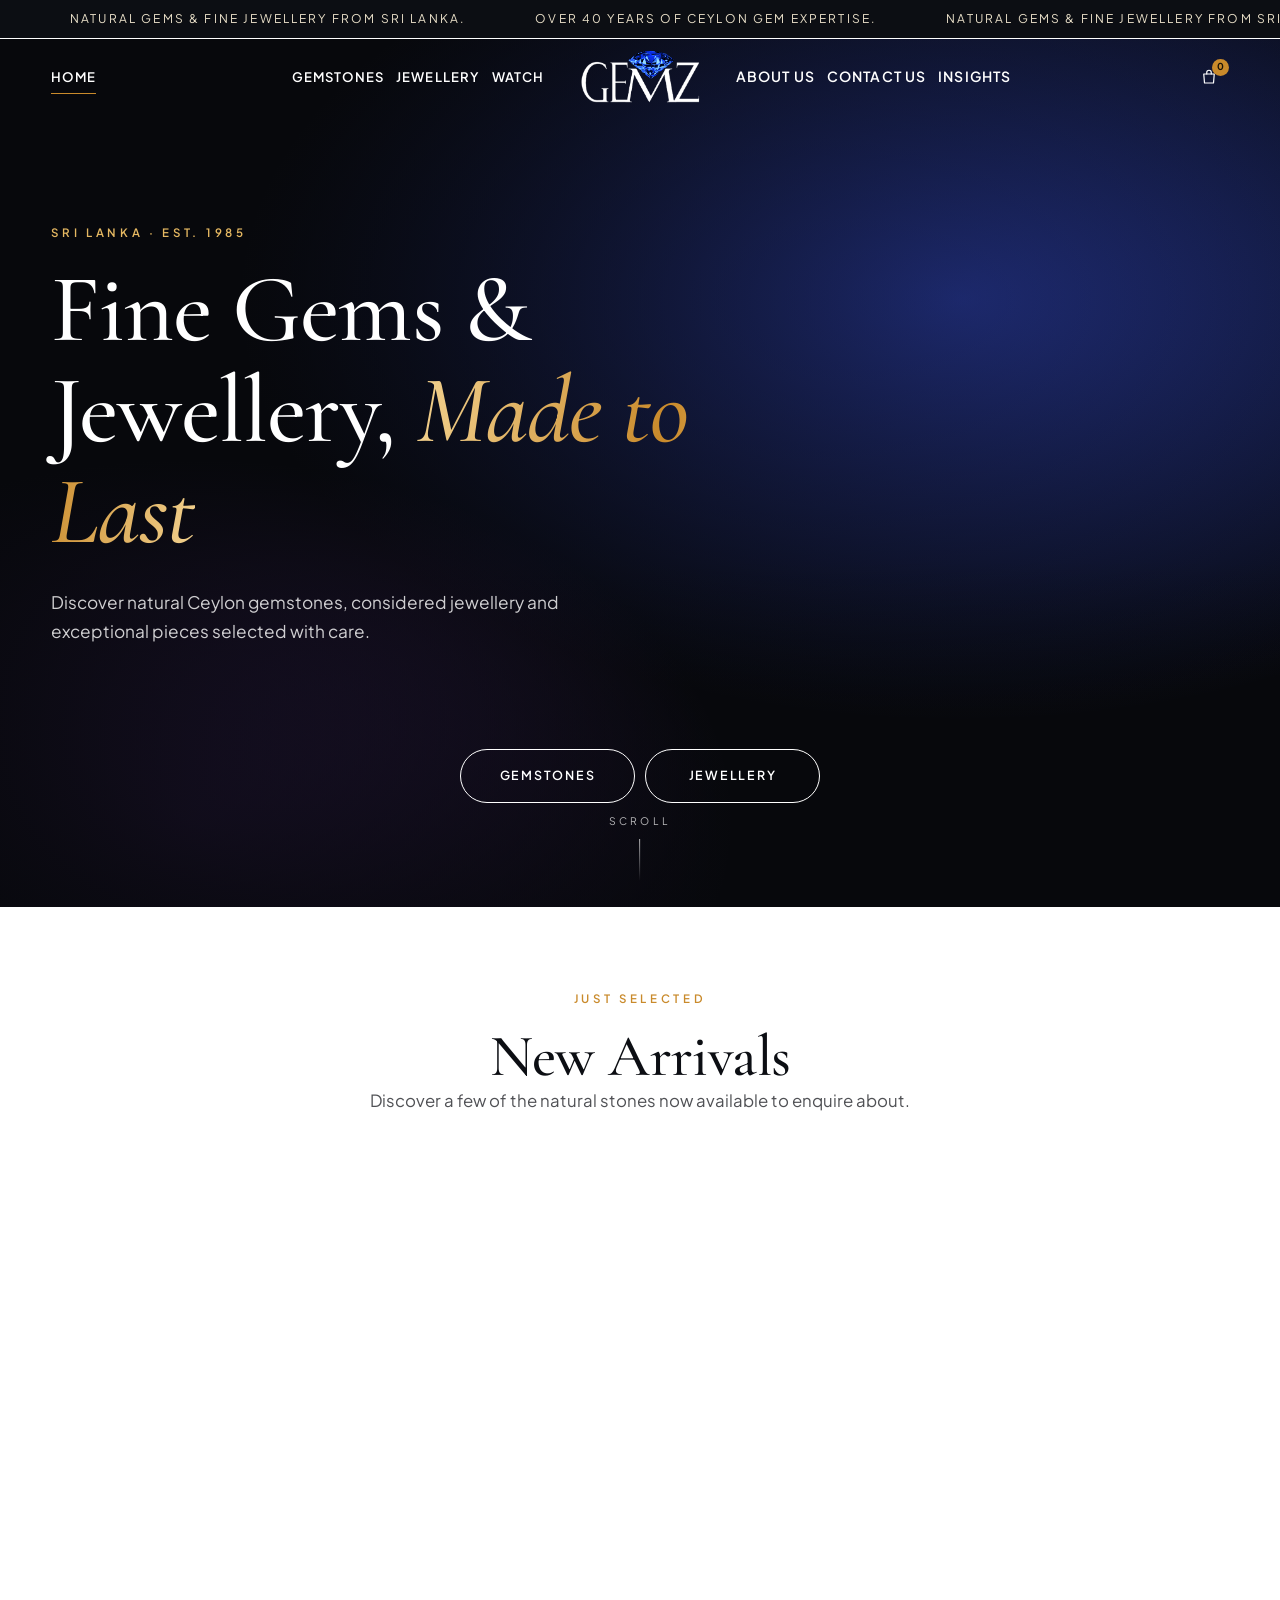
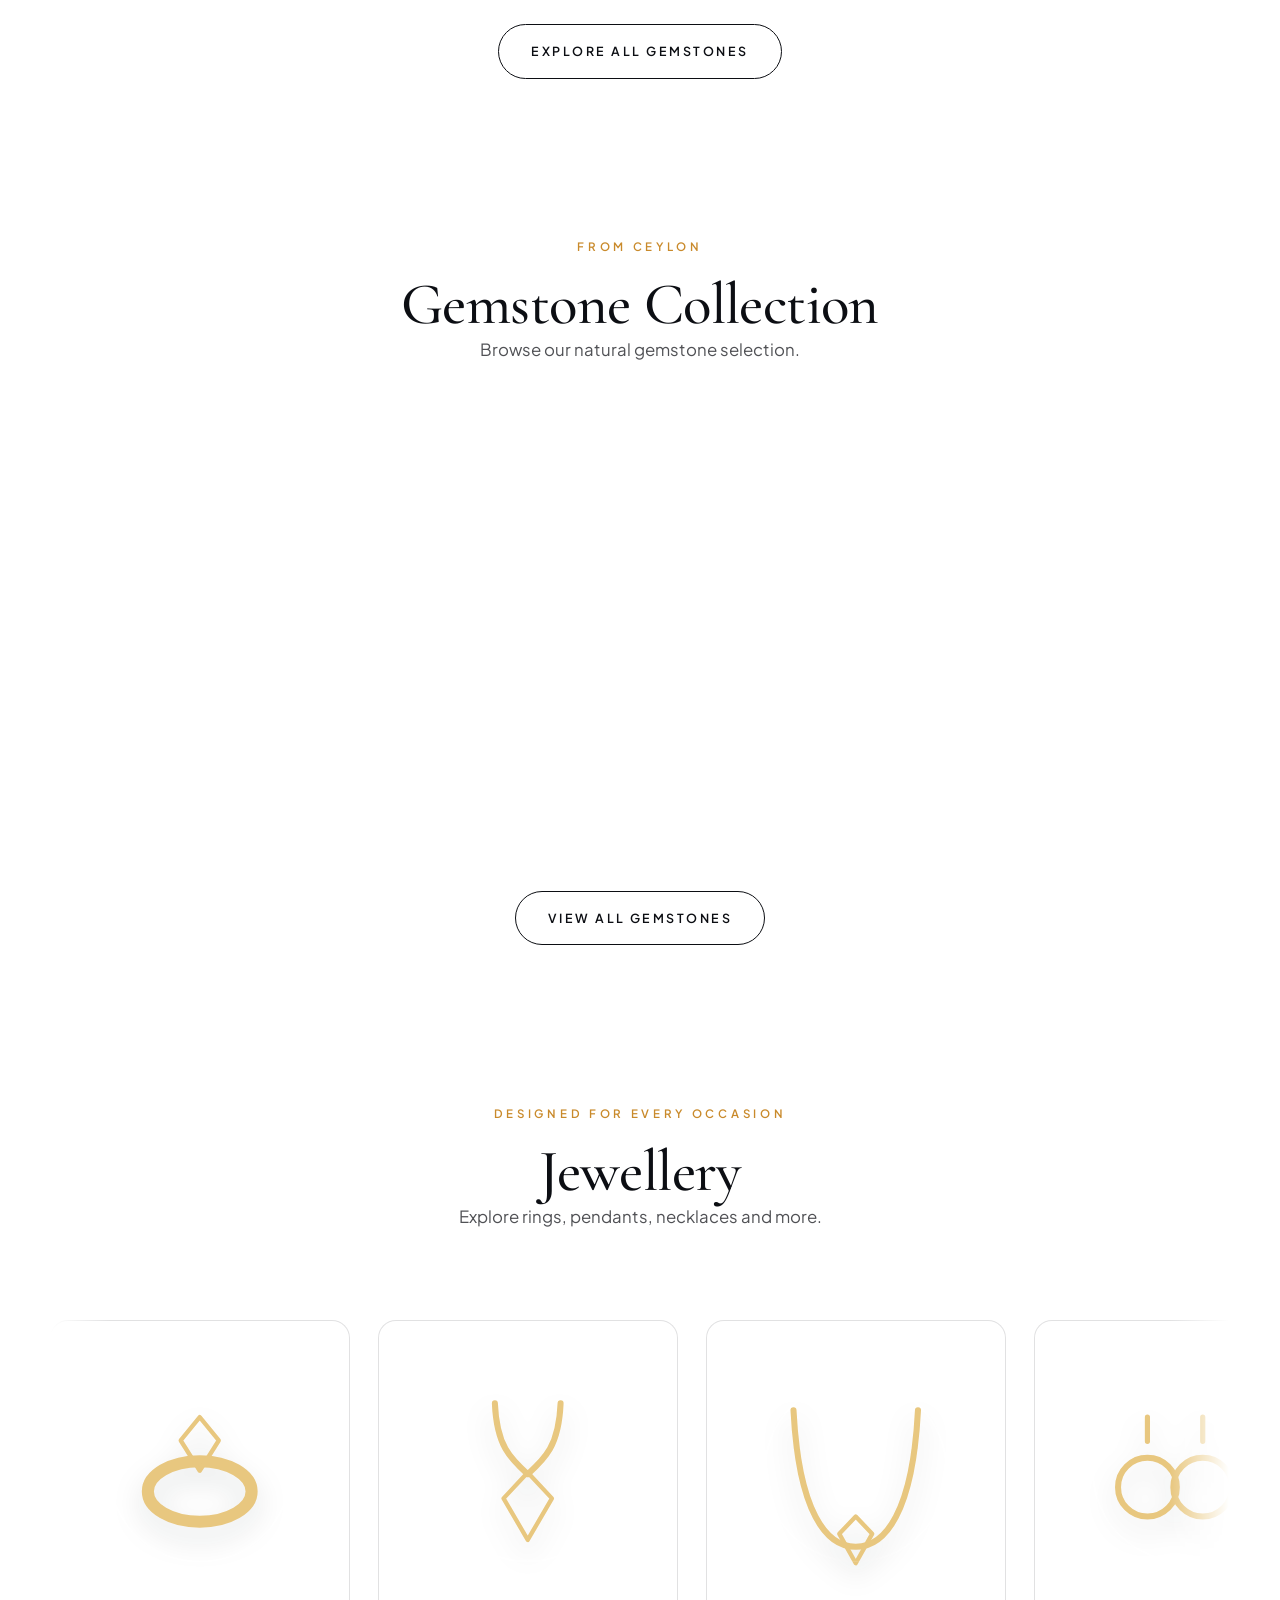
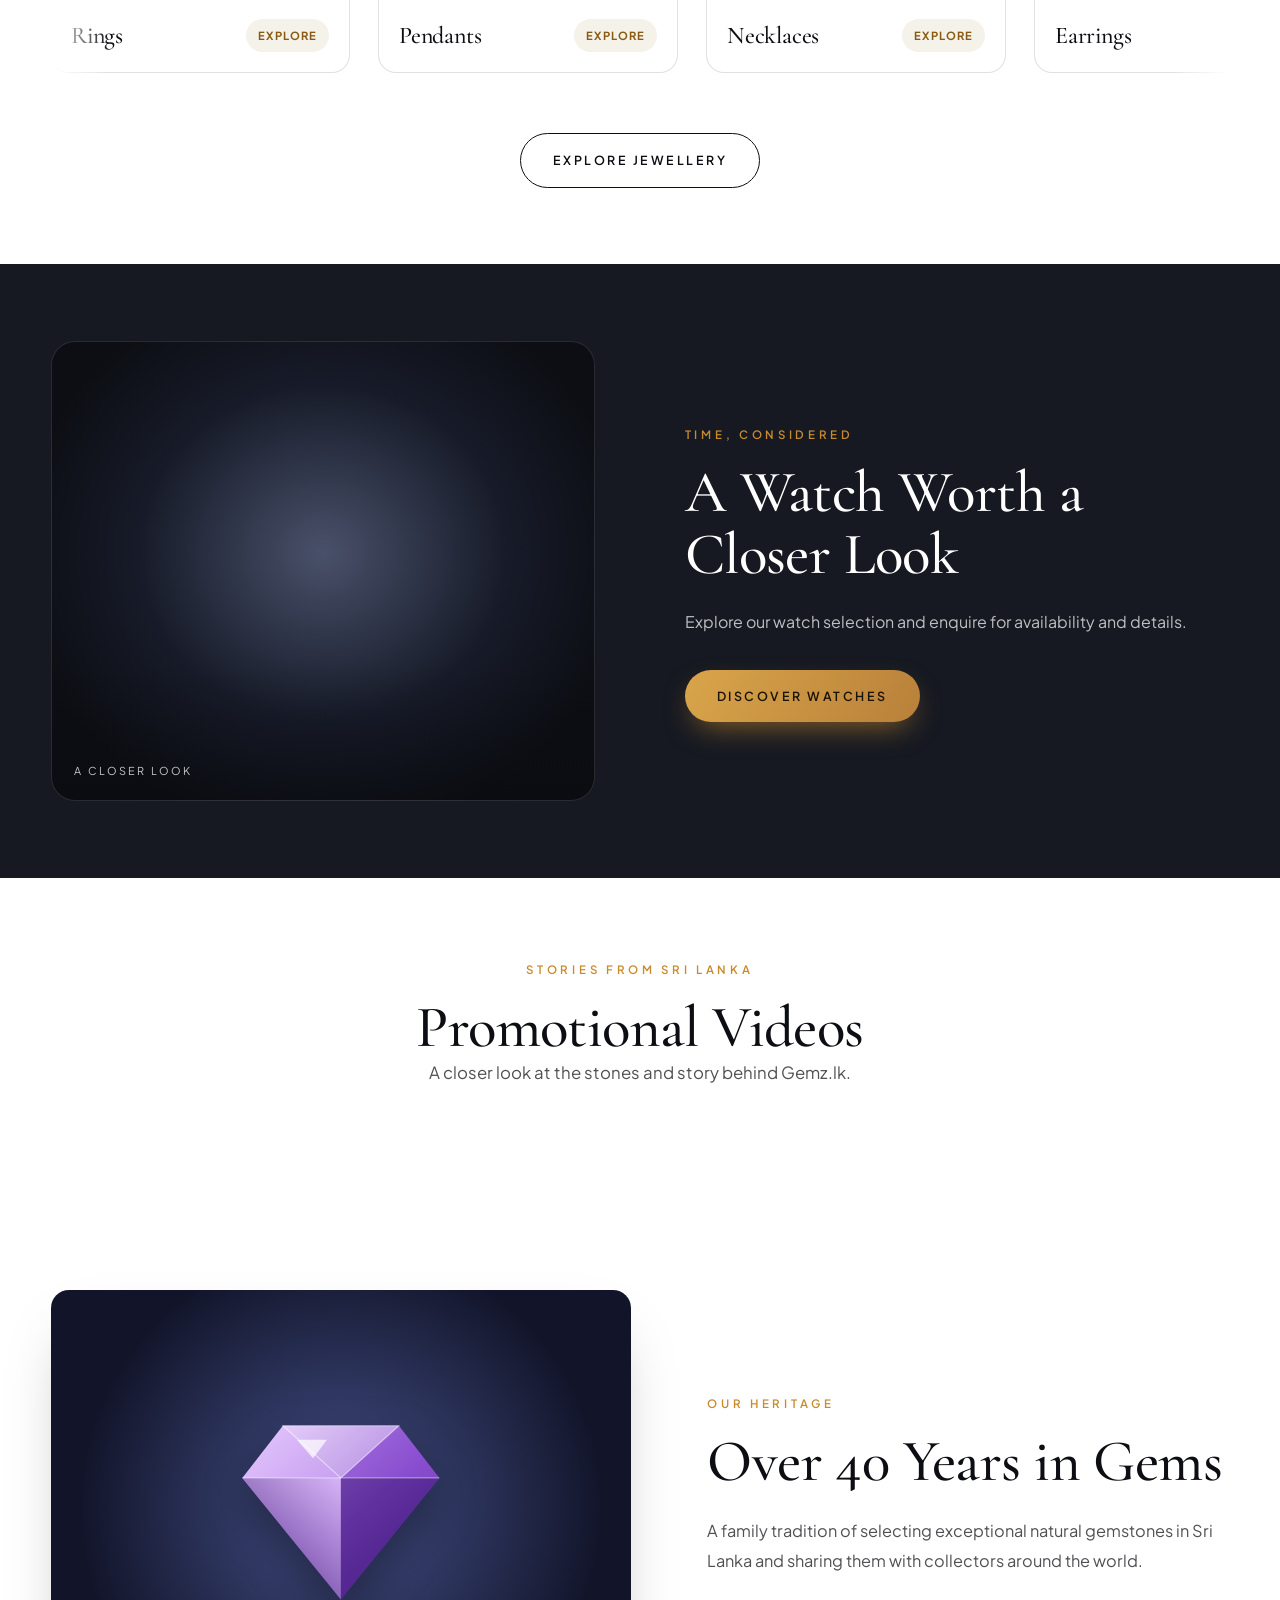
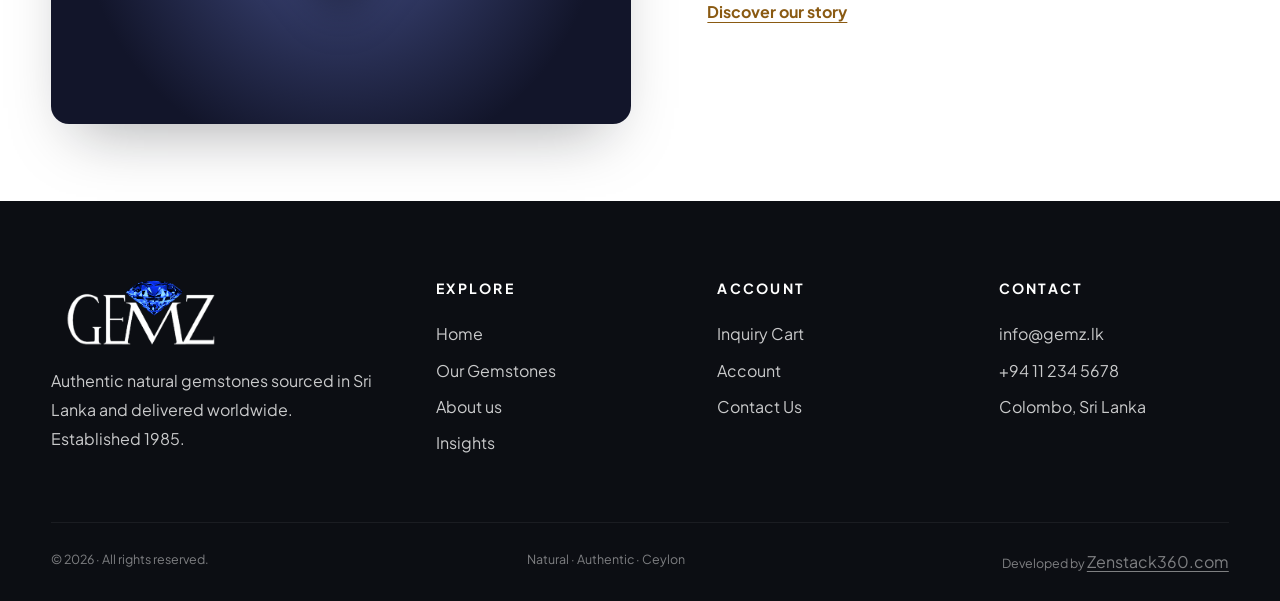
==== commit 7f7f48e3: "Describe your changes" ====
--- a/index.html
+++ b/index.html
@@ -9,7 +9,7 @@
 <link rel="preload" as="image" href="assets/gemz-logo.png?v=brand-1">
 <link rel="preconnect" href="https://fonts.googleapis.com"><link rel="preconnect" href="https://fonts.gstatic.com" crossorigin>
 <link href="https://fonts.googleapis.com/css2?family=Cormorant+Garamond:ital,wght@0,400;0,500;0,600;1,500&family=Plus+Jakarta+Sans:wght@400;500;600;700&display=swap" rel="stylesheet" media="print" onload="this.media='all'"><noscript><link href="https://fonts.googleapis.com/css2?family=Cormorant+Garamond:ital,wght@0,400;0,500;0,600;1,500&family=Plus+Jakarta+Sans:wght@400;500;600;700&display=swap" rel="stylesheet"></noscript>
-<link rel="stylesheet" href="css/style.css?v=style-7">
+<link rel="stylesheet" href="css/style.css?v=style-12">
 <script>document.documentElement.classList.add('js')</script>
 </head>
 <body>
@@ -92,7 +92,7 @@
 
 <div id="site-footer"></div>
 <script src="js/supabase-config.js?v=config-1"></script>
-<script src="js/app.js?v=app-2"></script>
+<script src="js/app.js?v=app-7"></script>
 <script>
 function renderHome(){
   document.getElementById('promoGem').innerHTML=gemSVG(GEMS[2]||GEMS[0],'promo');
--- a/css/style.css
+++ b/css/style.css
@@ -44,10 +44,13 @@
 .header{position:sticky;top:0;z-index:100;background:rgba(255,255,255,.82);backdrop-filter:blur(18px);border-bottom:1px solid var(--line);transition:.4s var(--ease)}
 .header.dark{background:transparent;color:#fff;border-color:transparent;backdrop-filter:none;-webkit-backdrop-filter:none}
 .header-in{width:min(2200px,92vw);margin-inline:auto;display:grid;grid-template-columns:minmax(max-content,1fr) auto minmax(max-content,1fr);grid-template-rows:78px;align-items:center;gap:clamp(12px,1.5vw,20px);height:78px}
-.nav,.utils{display:flex;align-items:center;min-width:0;flex-wrap:nowrap;white-space:nowrap;gap:clamp(12px,1.4vw,20px)}
-.nav{grid-column:1;grid-row:1;justify-content:flex-end}
+.nav,.utils{display:flex;align-items:center;min-width:0;flex-wrap:nowrap;white-space:nowrap;gap:clamp(10px,.9vw,14px)}
+.nav{grid-column:1;grid-row:1;justify-content:flex-start}
+.nav>a:first-child{margin-right:clamp(12px,.7vw,16px)}
+.nav>:nth-child(2){margin-left:auto}
 .header-in>.logo.logo-only{grid-column:2;grid-row:1;justify-self:center;justify-content:center}
 .utils{grid-column:3;grid-row:1;justify-content:flex-end}
+.utils>.ico{margin-left:auto}
 .nav .only-md{display:none}
 .nav a{white-space:nowrap}
 .utils{justify-content:flex-end;gap:clamp(10px,1vw,14px)}
@@ -60,7 +63,7 @@
 .nav-dropdown{position:absolute;z-index:110;left:0;top:calc(100% + 18px);width:min(320px,calc(100vw - 32px));max-height:min(70vh,480px);overflow-y:auto;padding:14px 20px;background:var(--white);color:var(--ink);border:1px solid var(--line);border-radius:14px;box-shadow:var(--shadow);display:grid;gap:4px}
 .nav-dropdown a{font-size:.78rem;letter-spacing:.08em;padding:8px 0;white-space:normal;overflow-wrap:anywhere;line-height:1.4}
 .nav a::after,.utils .txt::after{content:"";position:absolute;left:0;bottom:0;height:1px;width:100%;background:var(--amber);transform:scaleX(0);transform-origin:right;transition:transform .45s var(--ease)}
-.nav a:hover::after,.nav a.active::after,.utils .txt:hover::after{transform:scaleX(1);transform-origin:left}
+.nav a:hover::after,.nav a.active::after,.utils .txt:hover::after,.utils .txt.active::after{transform:scaleX(1);transform-origin:left}
 .logo{display:flex;align-items:center;gap:10px;font-family:var(--serif);font-size:1.9rem;letter-spacing:.28em;font-weight:600}
 .logo svg{width:30px;height:30px}
 .logo .logo-image{display:block;width:100%;height:100%;max-width:100%;object-fit:contain}
@@ -261,8 +264,16 @@
 .value:hover{transform:translateY(-8px);box-shadow:var(--shadow)}
 .value i{font-style:normal;font-family:var(--serif);font-size:3rem;color:var(--amber);line-height:1}
 .value h3{margin:14px 0 10px}.value p{color:rgba(12,14,19,.7);font-size:.95rem}
-.timeline{margin-top:60px;border-left:1px solid var(--line);padding-left:34px;display:grid;gap:40px}
+.timeline{max-width:700px;margin:60px auto 0;border-left:1px solid var(--line);padding-left:34px;display:grid;gap:40px}
+.timeline--side-by-side{max-width:none;margin-inline:0;border-left:0;padding-left:0;grid-template-columns:repeat(auto-fit,minmax(min(100%,260px),1fr));gap:24px;align-items:stretch}
 .tl{position:relative}.tl::before{content:"";position:absolute;left:-41px;top:8px;width:13px;height:13px;border-radius:50%;background:var(--amber);box-shadow:0 0 0 6px rgba(201,138,43,.2)}
+.tl.has-image{display:grid;grid-template-columns:minmax(120px,.42fr) minmax(0,1fr);gap:20px;align-items:center}
+.milestone-image{display:block;width:100%;aspect-ratio:4/3;object-fit:cover;border-radius:10px}
+.timeline--side-by-side .tl{display:flex;flex-direction:column;overflow:hidden;border:1px solid var(--line);border-radius:var(--r);background:var(--white);box-shadow:0 18px 48px -34px rgba(12,14,19,.6)}
+.timeline--side-by-side .tl::before{display:none}
+.timeline--side-by-side .tl.has-image{display:flex}
+.timeline--side-by-side .tl-copy{padding:20px 22px}
+.timeline--side-by-side .milestone-image{aspect-ratio:16/10;border-radius:0}
 .tl b{font-family:var(--serif);font-size:2rem;font-weight:500}
 .posts{display:grid;grid-template-columns:repeat(auto-fit,minmax(min(100%,320px),1fr));gap:30px}
 .post{background:var(--white);border-radius:var(--r);overflow:hidden;border:1px solid var(--line);transition:.5s var(--ease)}
@@ -350,6 +361,8 @@
   .row2{grid-template-columns:1fr}
   .watch-panel,.promo-grid,.heritage-layout{grid-template-columns:1fr}
   .promo-grid .promo-card--compact,.promo-grid .promo-card--standard,.promo-grid .promo-card--wide{grid-column:1/-1}
+  .timeline--side-by-side{grid-template-columns:1fr}
+  .timeline:not(.timeline--side-by-side) .tl.has-image{grid-template-columns:minmax(90px,.4fr) minmax(0,1fr);gap:12px}
   .watch-clip{min-height:380px}
   .promo-card>div:last-child:not(.promo-visual){padding:20px}
   .cart-item{grid-template-columns:70px 1fr}.cart-item .rm{grid-column:2}
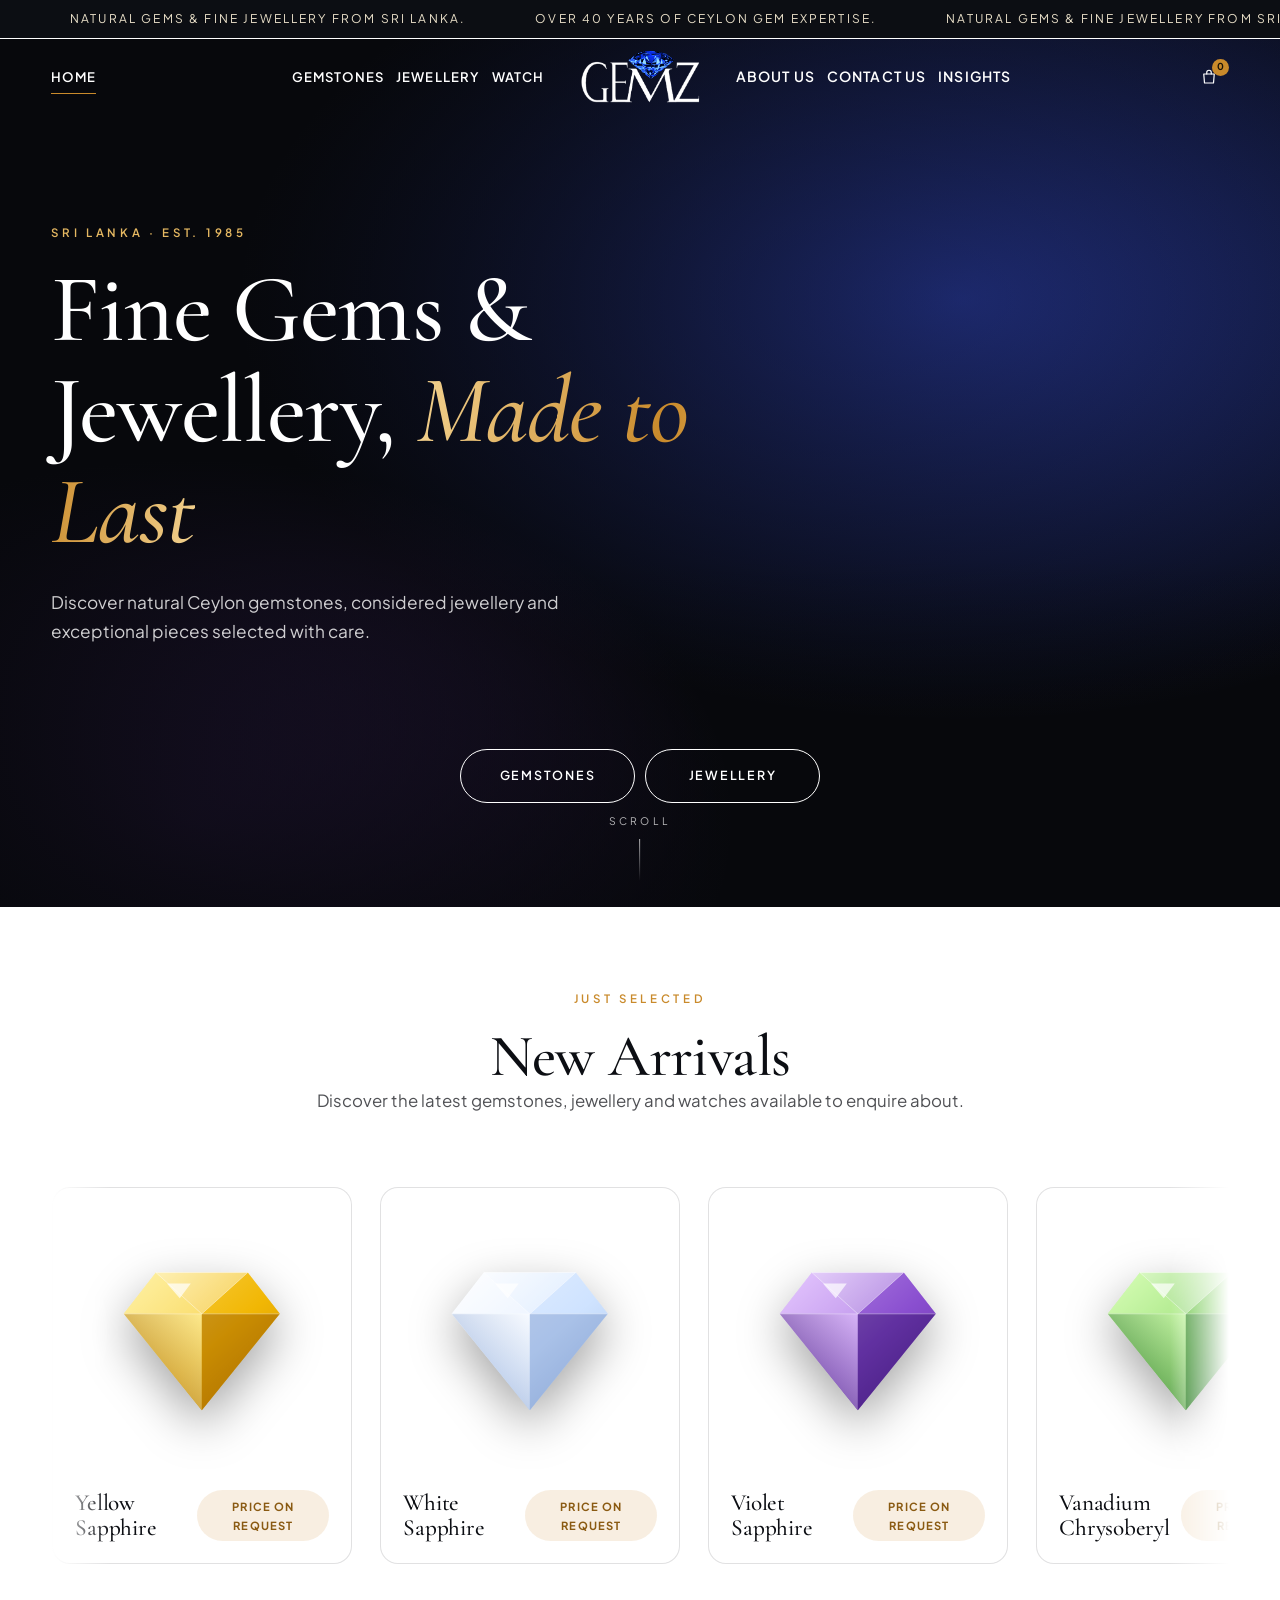
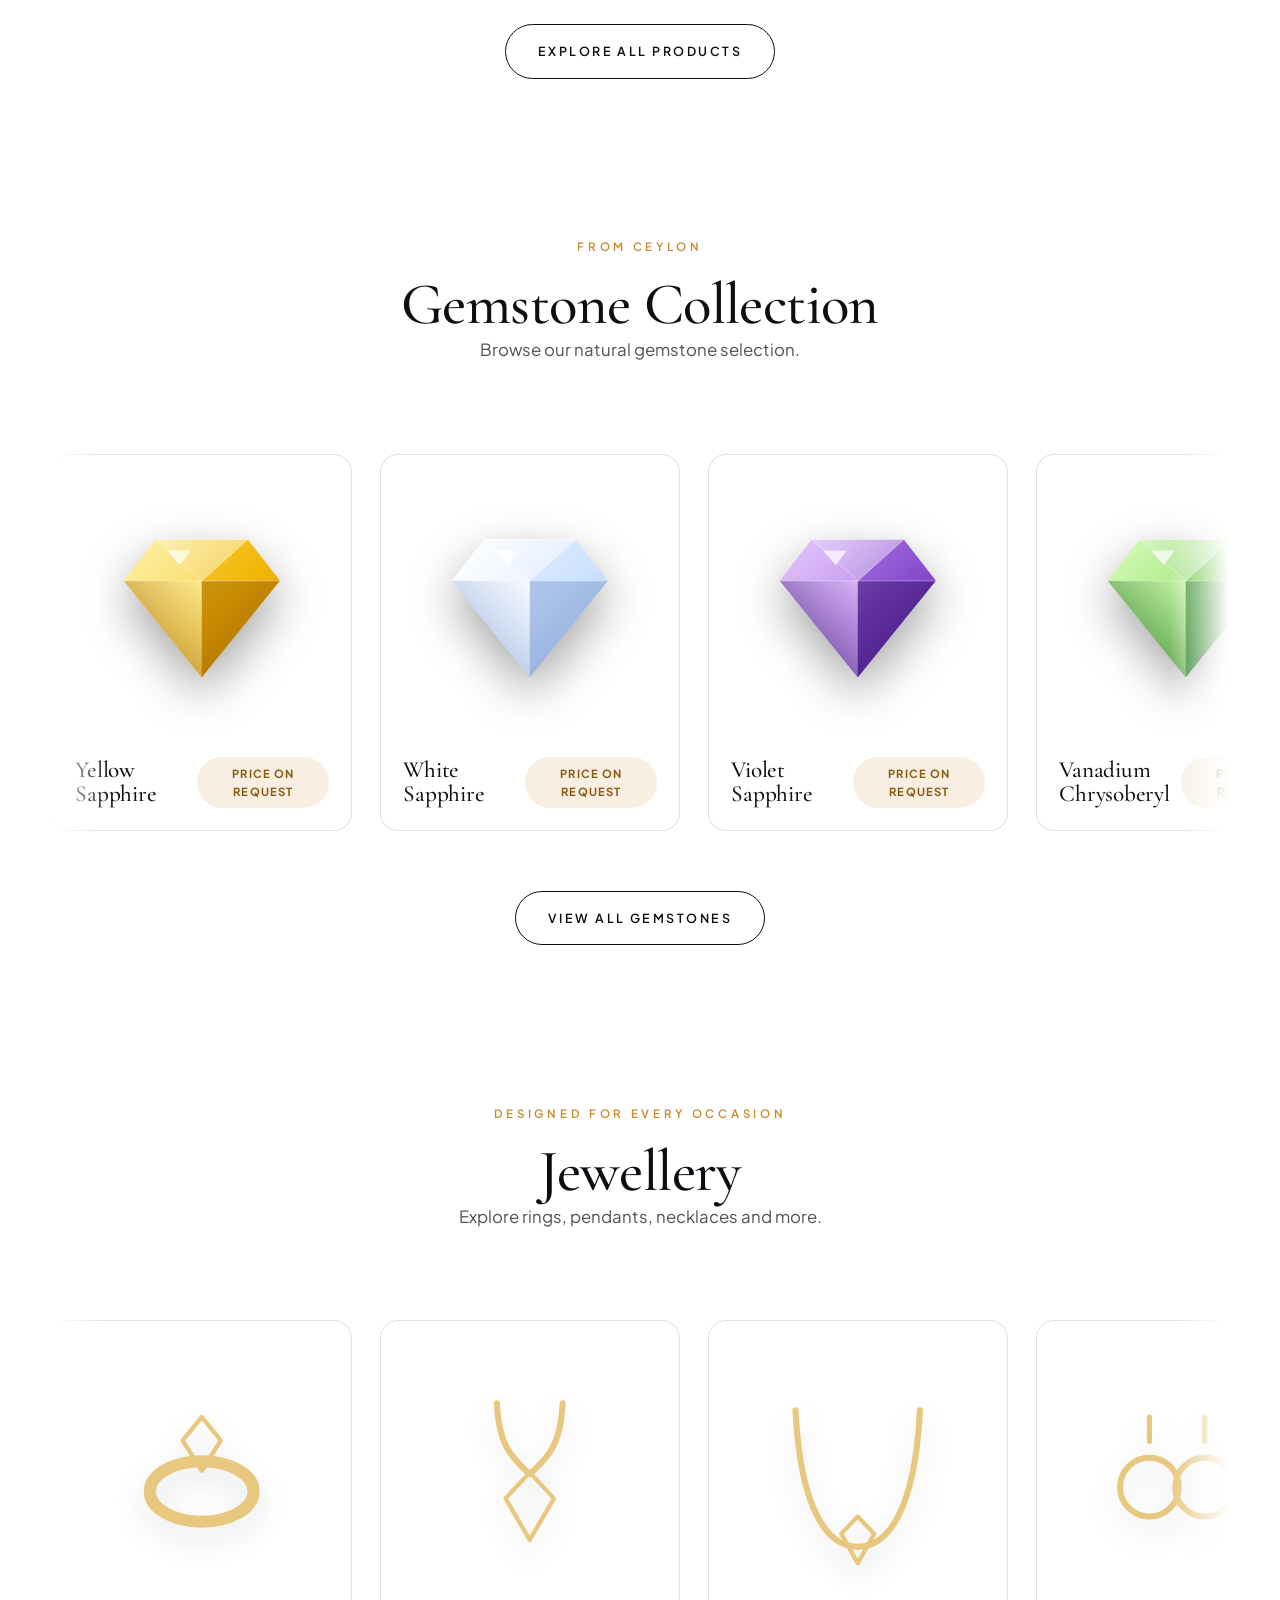
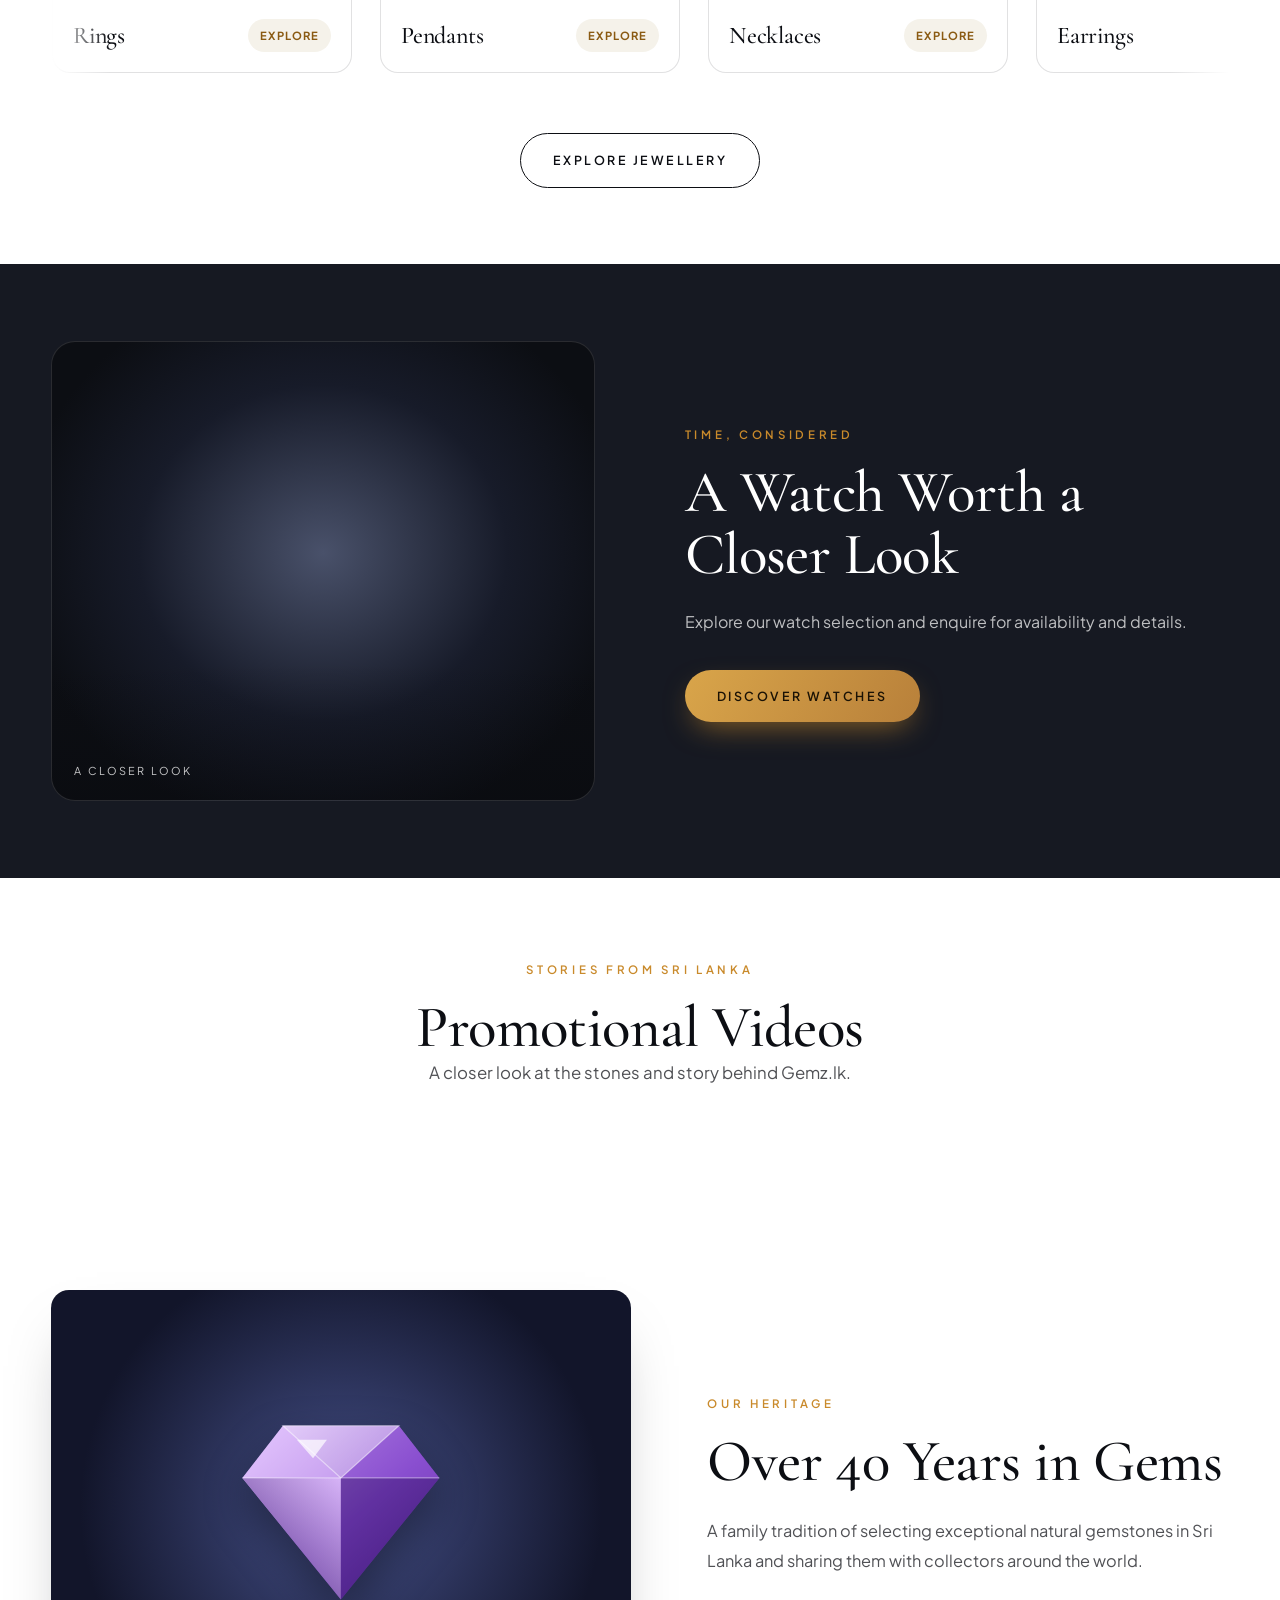
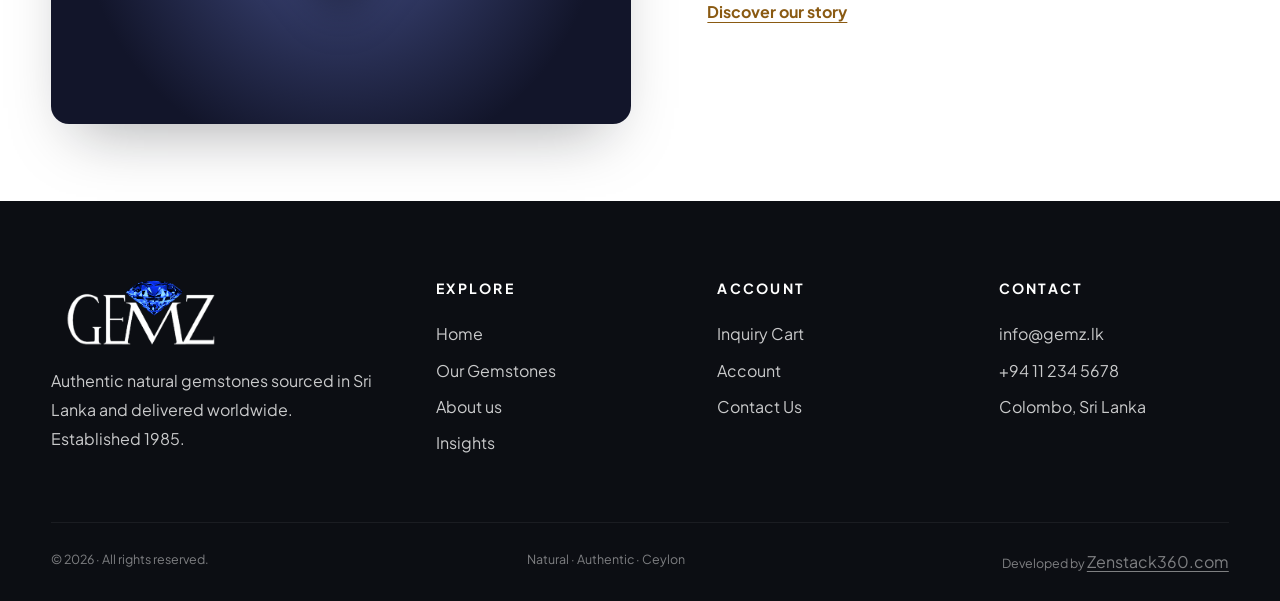
==== commit d4521ada: "Describe your changes" ====
--- a/index.html
+++ b/index.html
@@ -36,11 +36,11 @@
 
 <!-- New arrivals -->
 <section class="new-arrivals" id="new-arrivals" data-home-section-setting="home_arrivals_enabled">
-  <div class="wrap center"><span class="eyebrow" data-reveal data-setting="home_arrivals_eyebrow">Just selected</span><h2 data-reveal data-setting="home_arrivals_title">New Arrivals</h2><p class="lead" data-reveal data-setting="home_arrivals_description">Discover a few of the natural stones now available to enquire about.</p></div>
+  <div class="wrap center"><span class="eyebrow" data-reveal data-setting="home_arrivals_eyebrow">Just selected</span><h2 data-reveal data-setting="home_arrivals_title">New Arrivals</h2><p class="lead" data-reveal data-setting="home_arrivals_description">Discover the latest gemstones, jewellery and watches available to enquire about.</p></div>
   <div class="wrap track-wrap auto-scroll-viewport arrivals-carousel" id="arrivalsCarousel" role="region" aria-label="New arrivals" tabindex="0">
     <div class="track arrivals-track" id="arrivals"></div>
   </div>
-  <div class="center" style="margin-top:30px"><a href="collection.html?section=gem" class="btn btn-ghost">Explore all gemstones</a></div>
+  <div class="center" style="margin-top:30px"><a href="collection.html" class="btn btn-ghost">Explore all products</a></div>
 </section>
 
 <!-- Running gemstone cards -->
@@ -92,13 +92,14 @@
 
 <div id="site-footer"></div>
 <script src="js/supabase-config.js?v=config-1"></script>
-<script src="js/app.js?v=app-7"></script>
+<script src="js/app.js?v=app-8"></script>
 <script>
 function renderHome(){
   document.getElementById('promoGem').innerHTML=gemSVG(GEMS[2]||GEMS[0],'promo');
-  const featuredGems=GEMS.filter(gem=>gem.featured);
-  const arrivals=(featuredGems.length?featuredGems:GEMS).slice(0,4);
-  setupHomeScroller('arrivalsCarousel','arrivals',arrivals,(gem,index,copy)=>cardHTML(gem,`arrival-${copy}-${index}`),'<p class="empty-content">New gemstones will be added soon. <a class="text-link" href="contact.html">Ask us about availability</a></p>');
+  const featuredProducts=[...GEMS,...JEWELLERY_PRODUCTS,...WATCH_PRODUCTS].filter(product=>product.featured)
+    .sort((a,b)=>(Date.parse(b.created_at)||0)-(Date.parse(a.created_at)||0));
+  const arrivals=(featuredProducts.length?featuredProducts:GEMS).slice(0,4);
+  setupHomeScroller('arrivalsCarousel','arrivals',arrivals,(product,index,copy)=>cardHTML(product,`arrival-${copy}-${index}`),'<p class="empty-content">New products will be added soon. <a class="text-link" href="collection.html">Explore the collection</a></p>');
   setupHomeScroller('gemScroller','gemTrack',GEMS,(gem,index,copy)=>cardHTML(gem,`home-gem-${copy}-${index}`),'<p class="empty-content">No gemstones are listed right now. <a class="text-link" href="contact.html">Ask us about availability</a></p>');
   setupHomeScroller('jewelleryScroller','jewelleryTrack',JEWELLERY_CATEGORIES,category=>jewelleryCardHTML(category),'<p class="empty-content">Jewellery categories will be added soon.</p>');
   initTilt(document);
